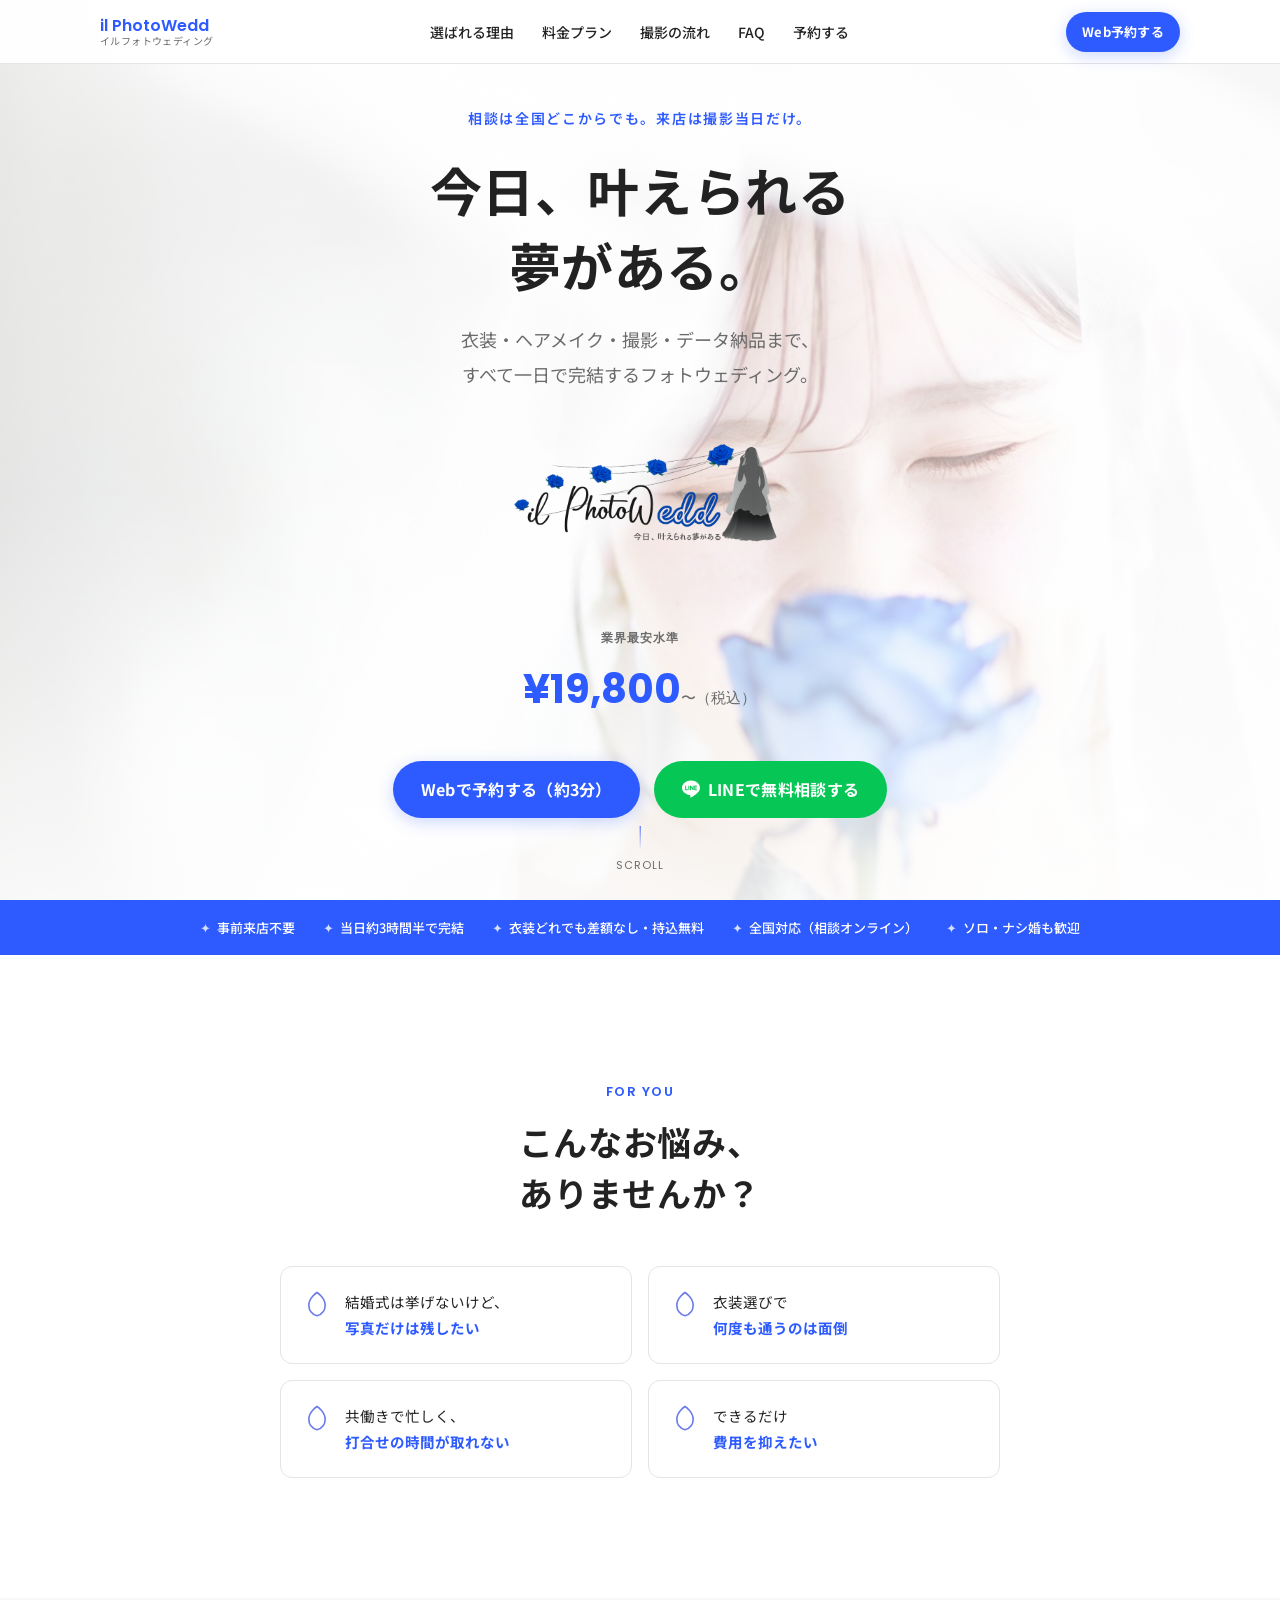
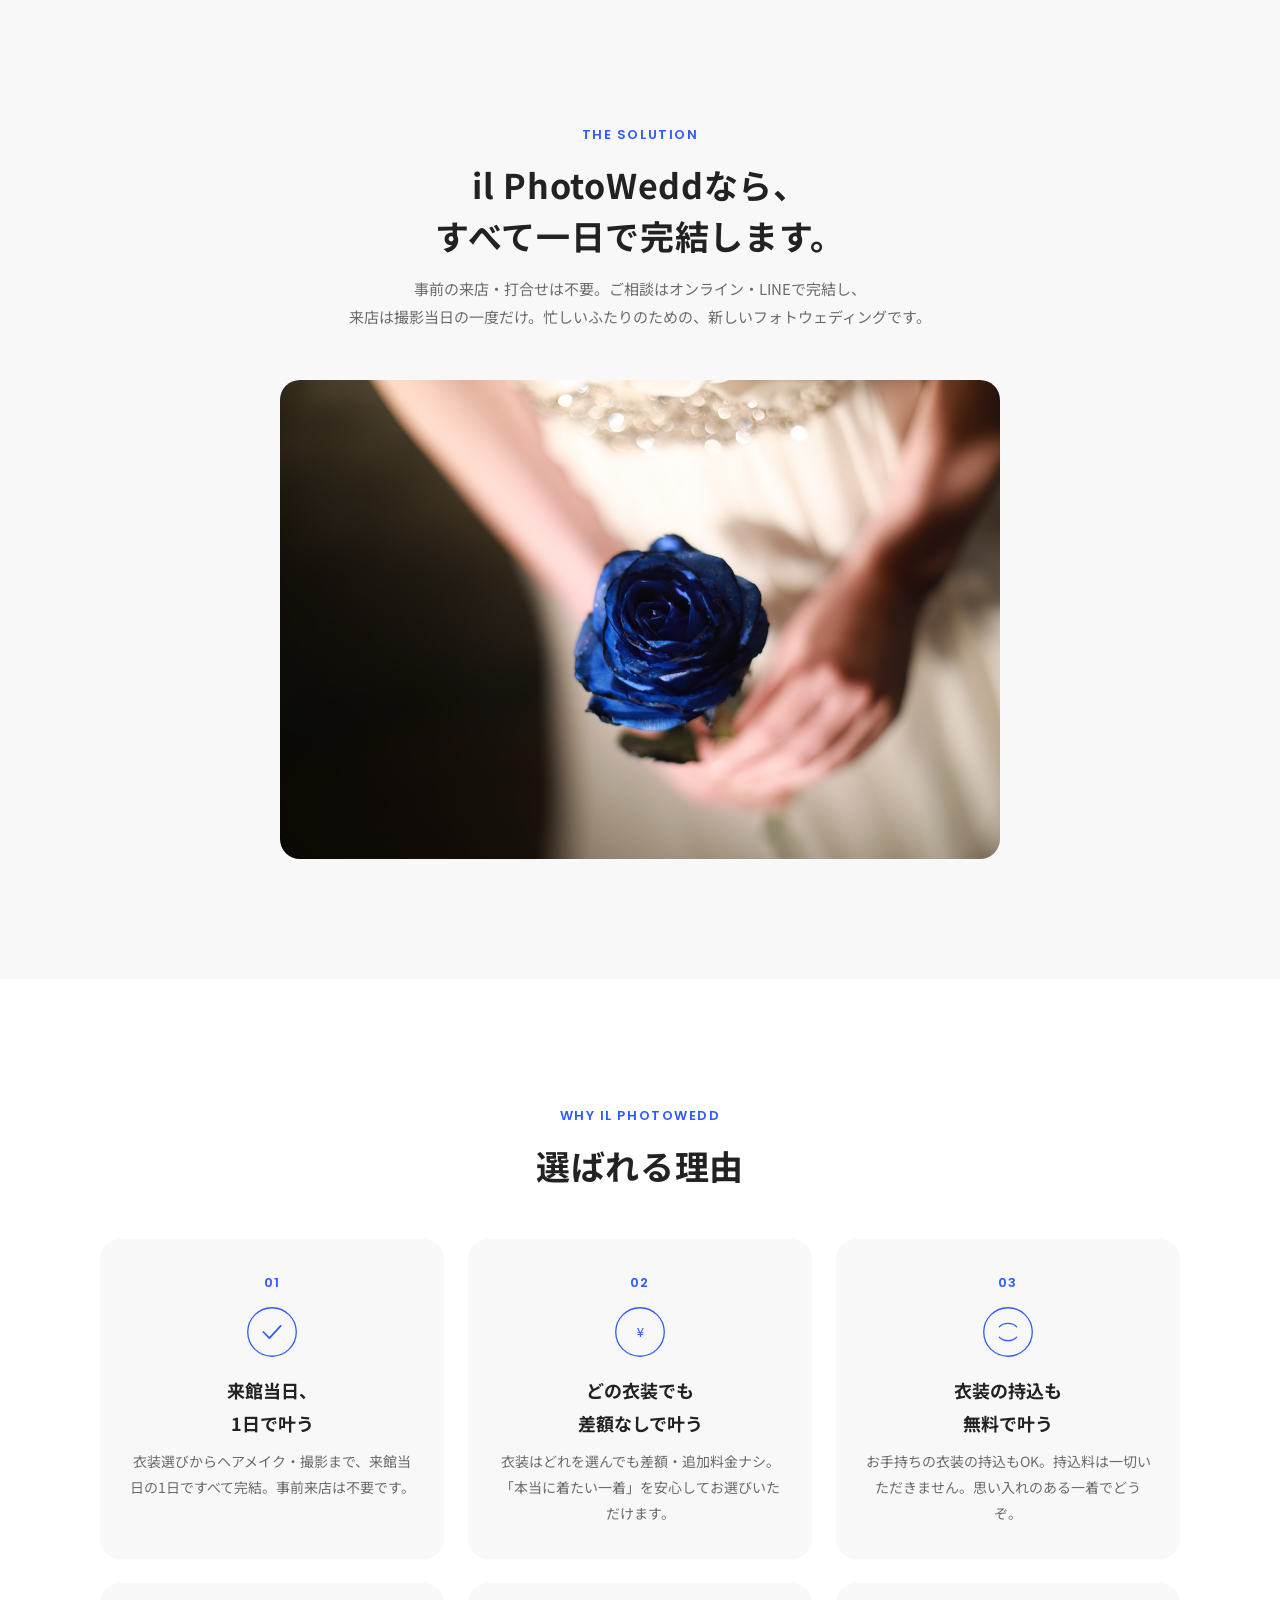
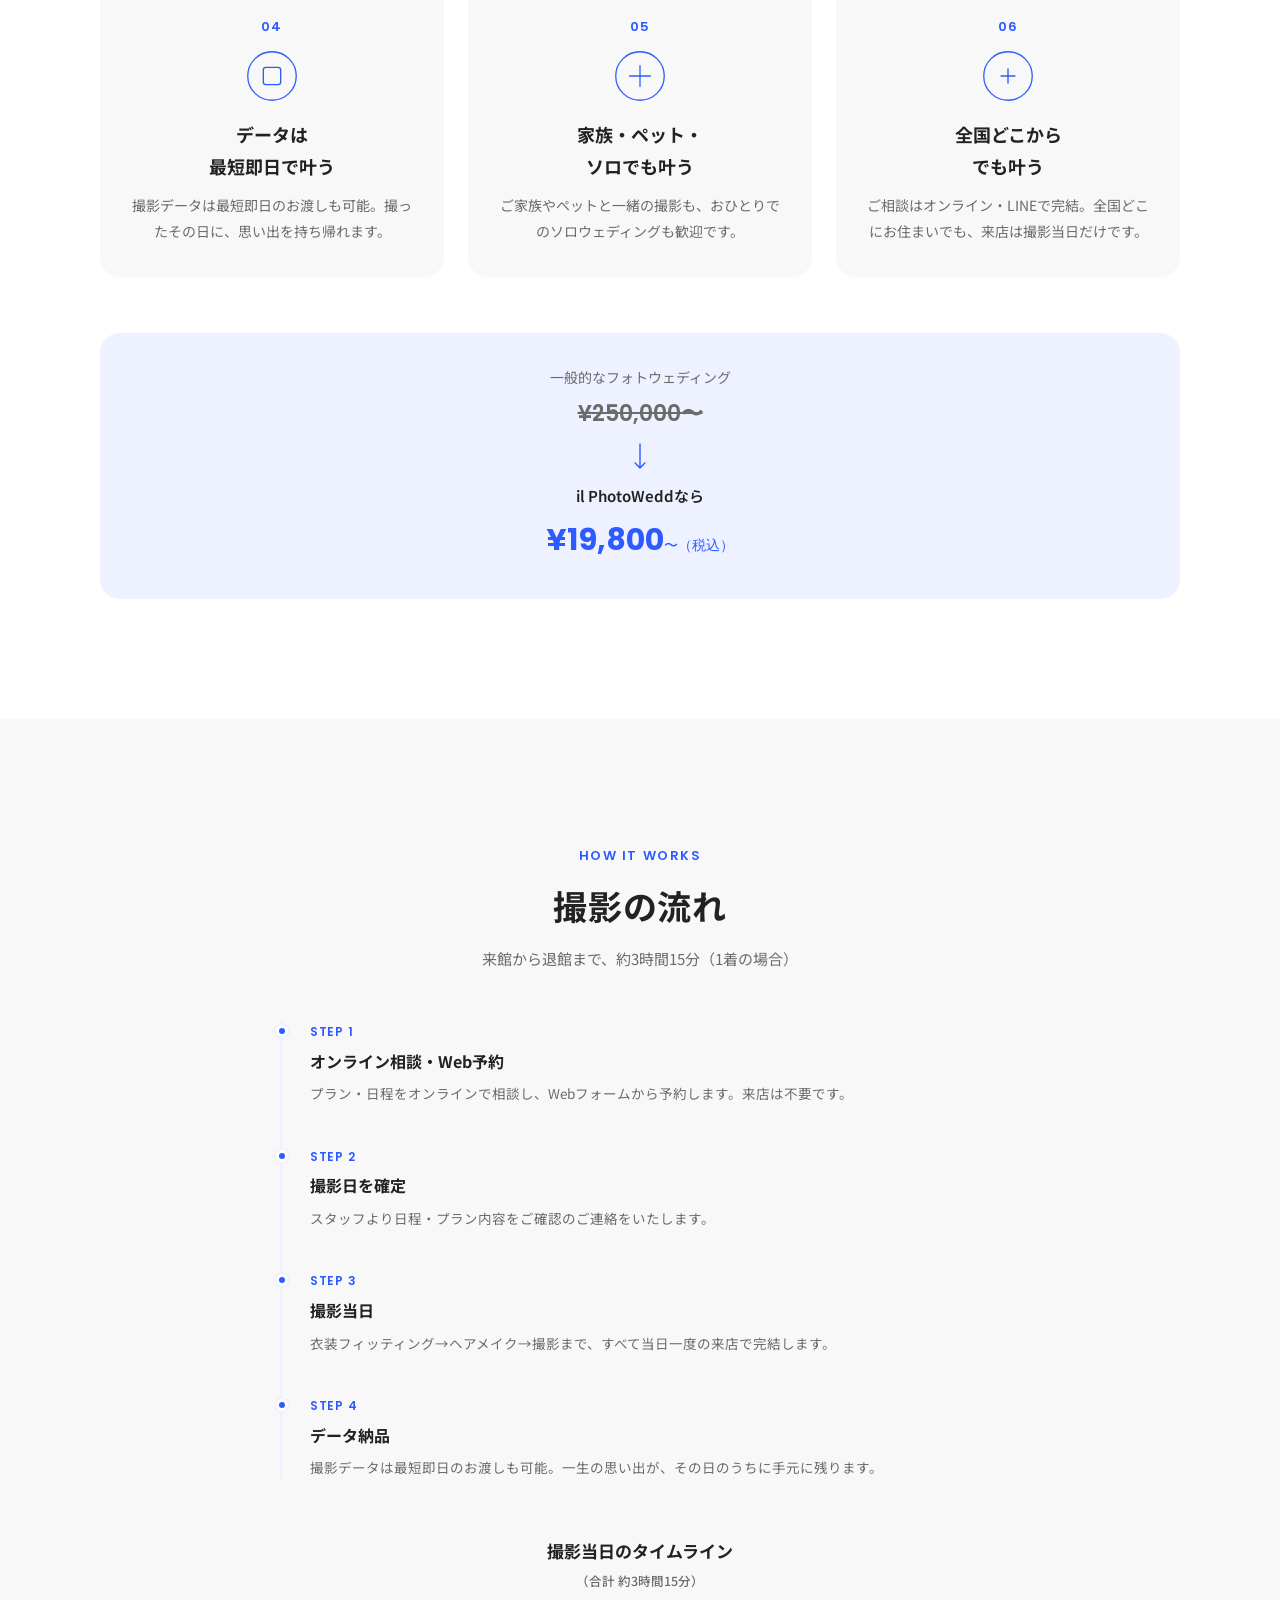
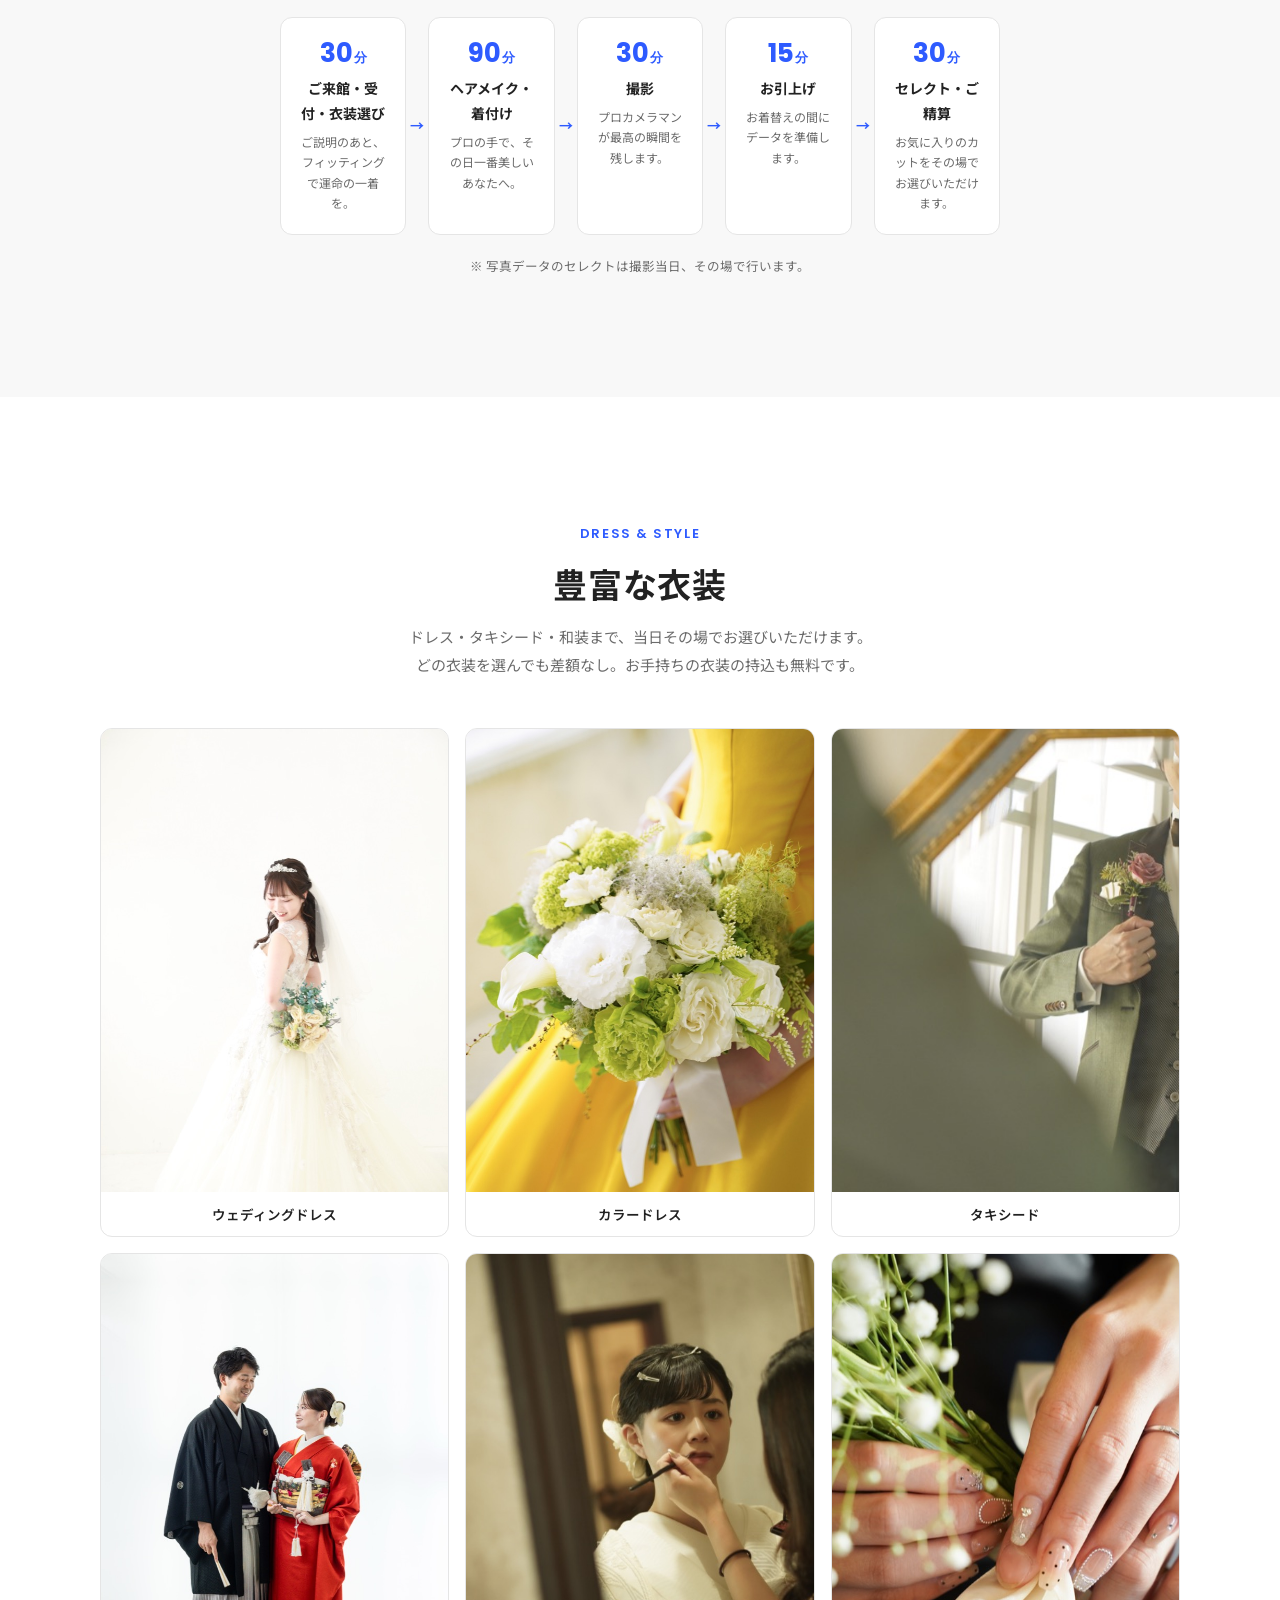
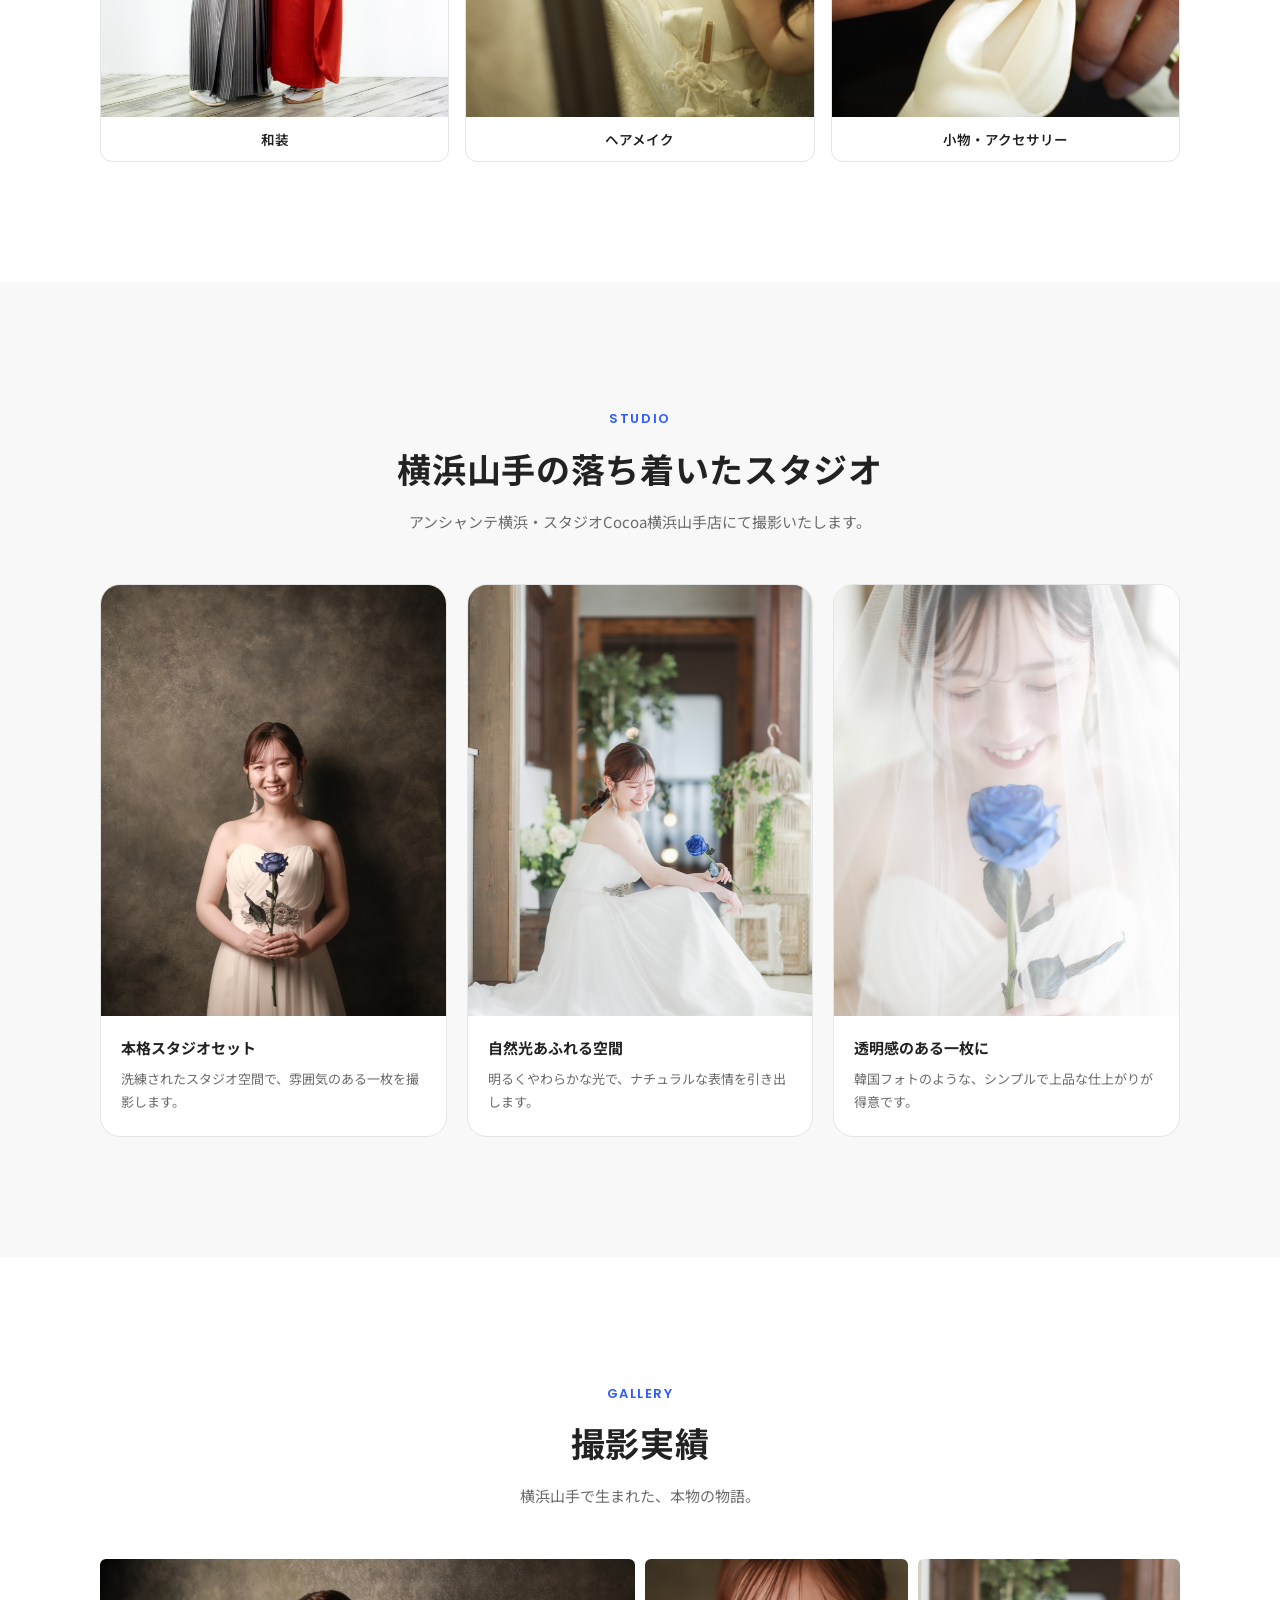
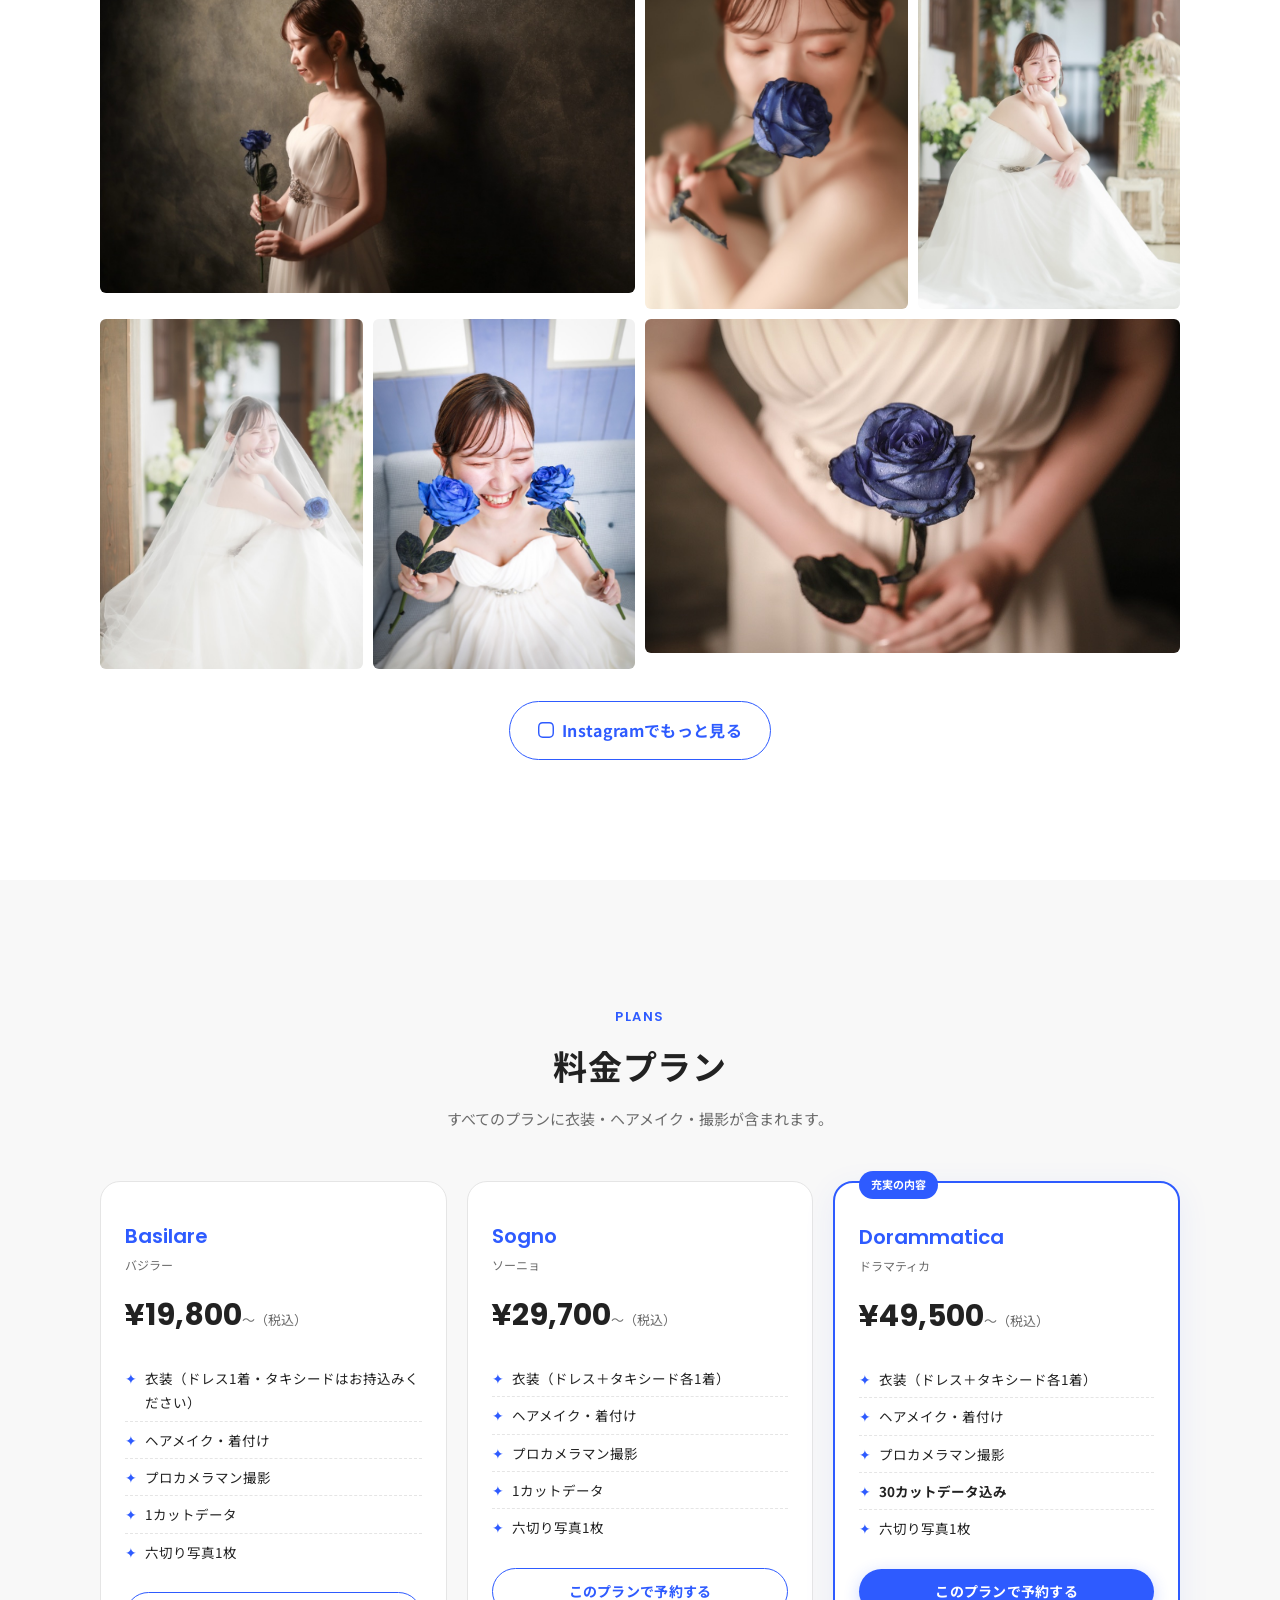
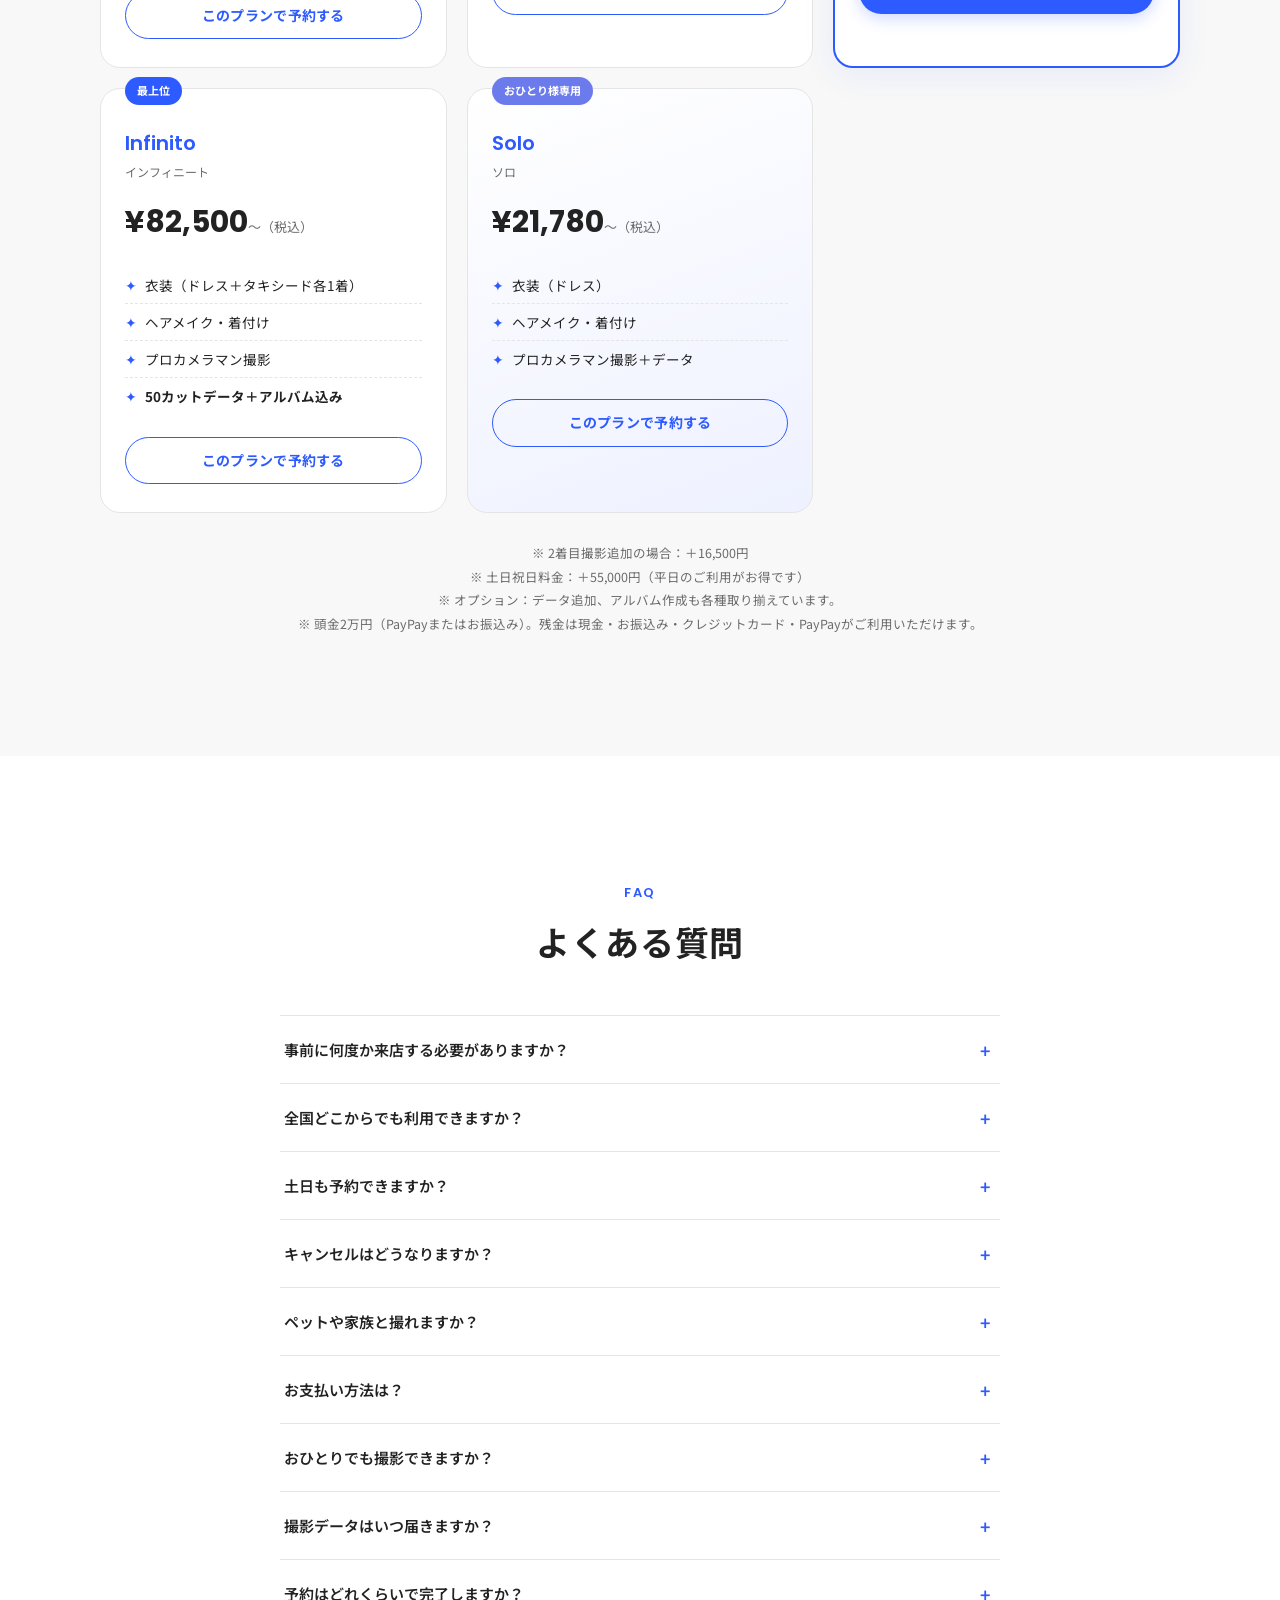
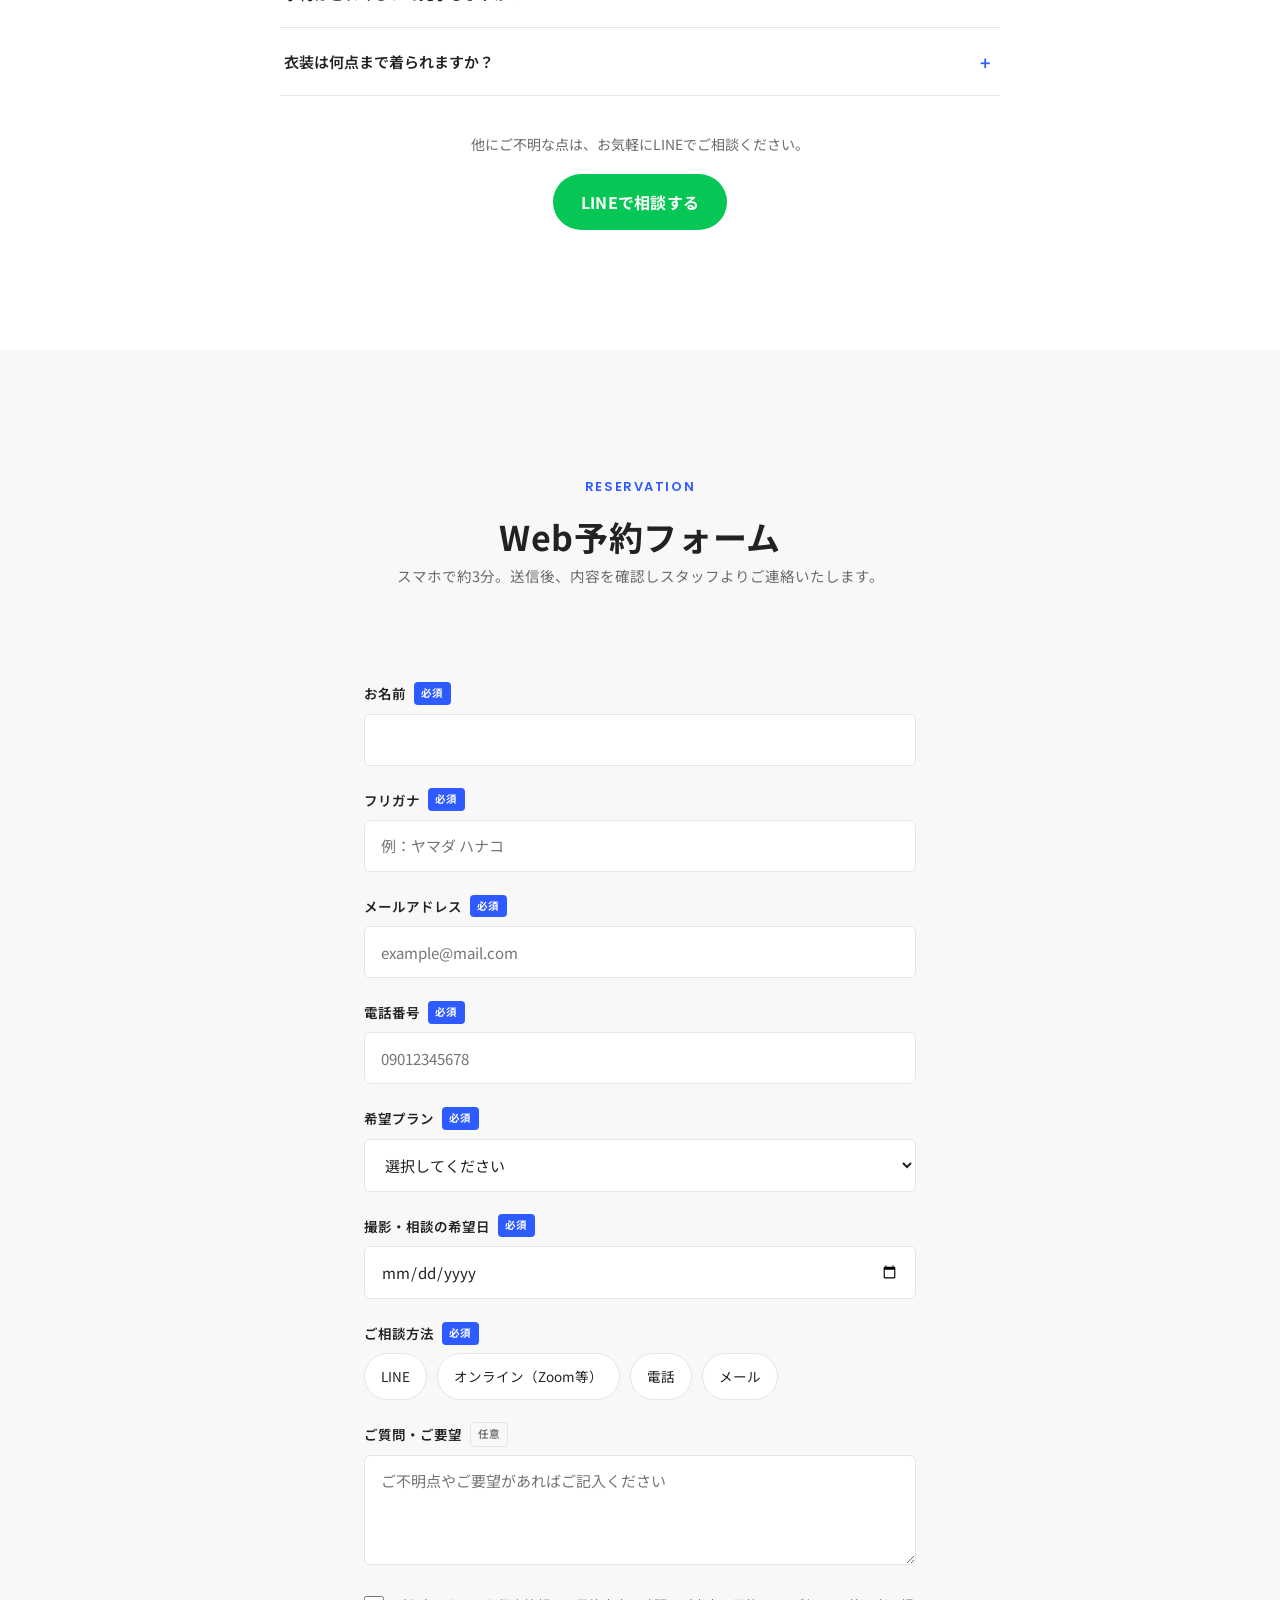
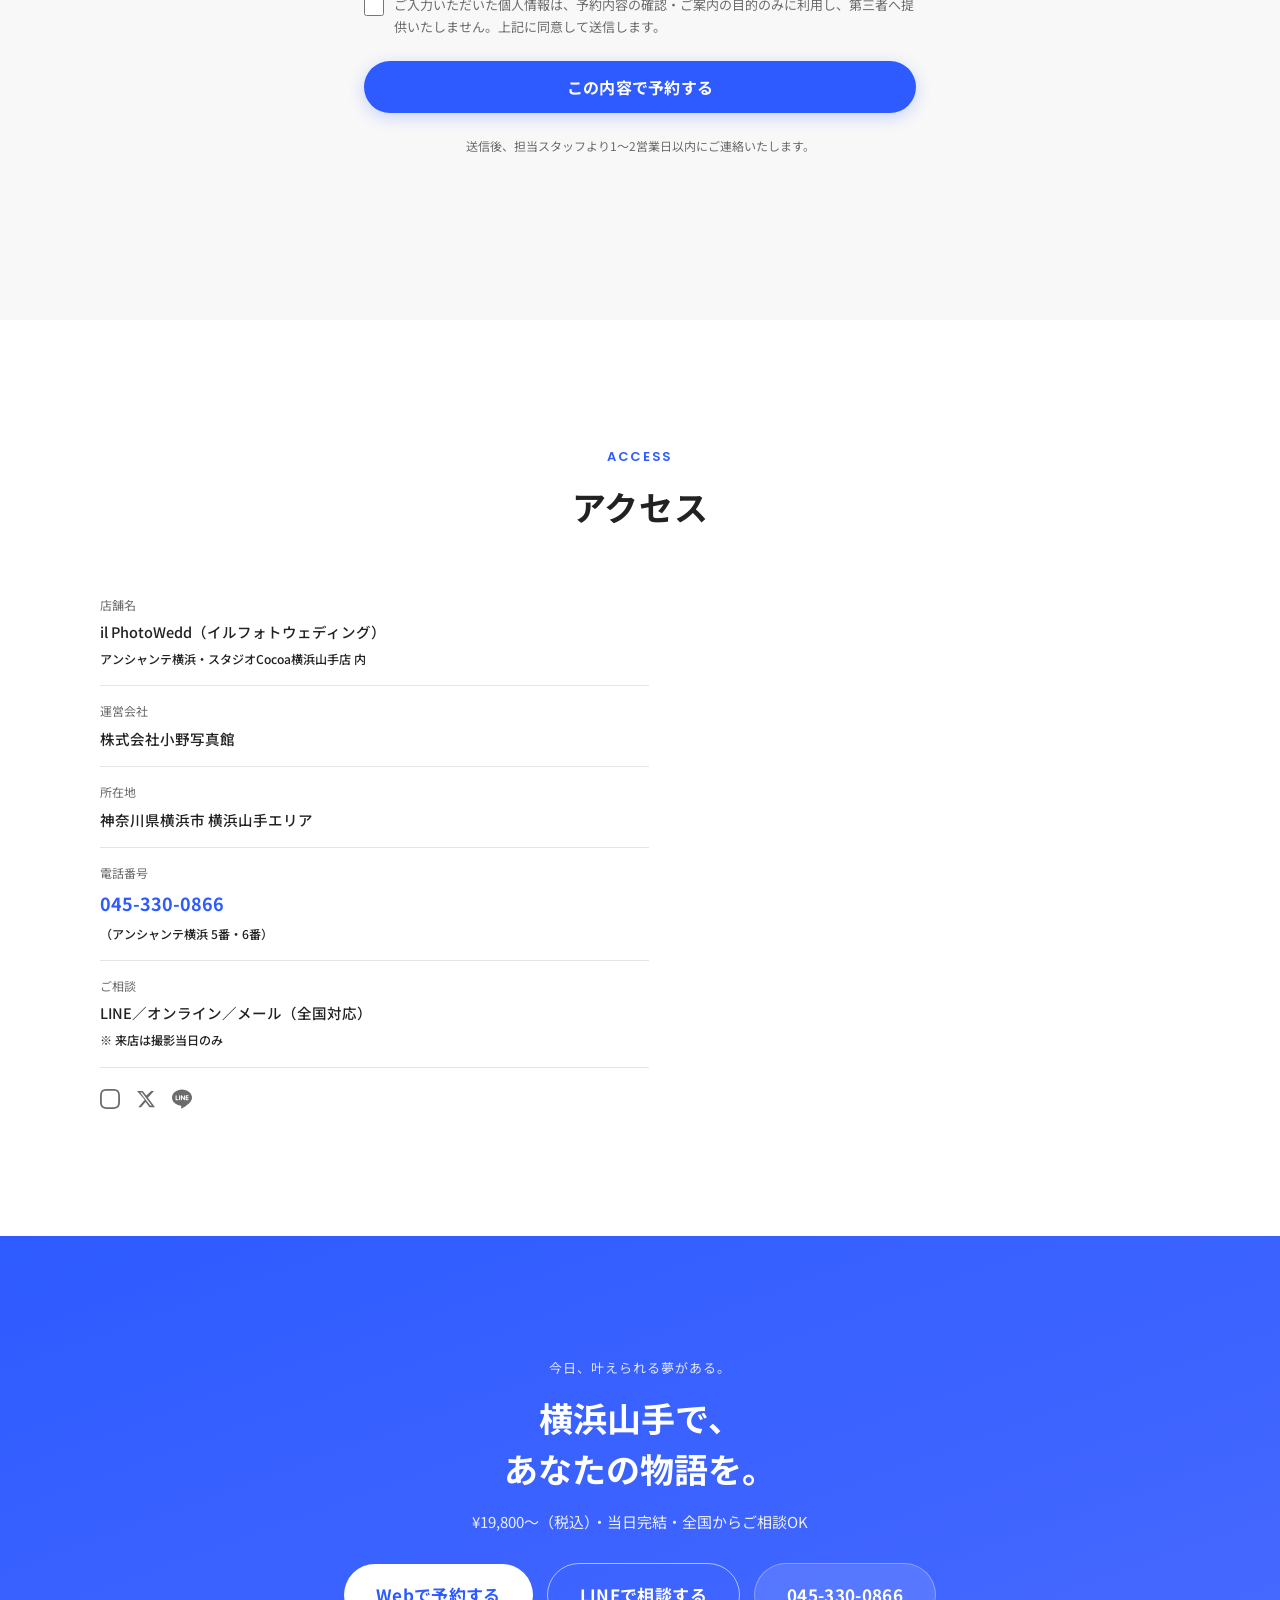
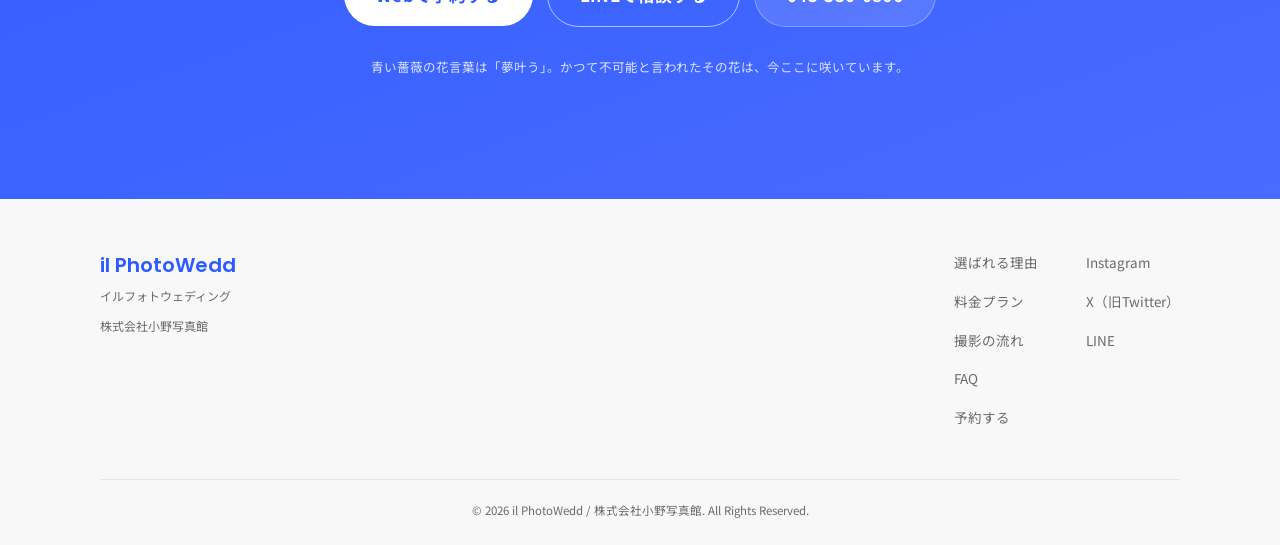
==== index.html @ bf0ea6ba "il PhotoWedd LP 初回公開 - 一日完結型フォトウェディングのランディングページ - 予約フォーム（GAS連携・スプレッドシート保存・Gmail通知・自動返信） - SEO対応（OGP・" ====
<!DOCTYPE html>
<html lang="ja">
<head>
<meta charset="UTF-8">
<meta name="viewport" content="width=device-width, initial-scale=1.0">
<title>横浜フォトウェディング19,800円〜｜来店は撮影当日だけ｜il PhotoWedd（イルフォトウェディング）</title>
<meta name="description" content="来店は撮影当日の一度だけ。衣装・ヘアメイク・撮影・データ納品まで一日で完結するフォトウェディング専門店「il PhotoWedd」。相談は全国どこからでもオンライン・LINEでOK。19,800円〜（税込）。予約はWebで3分。">
<meta name="keywords" content="フォトウェディング,前撮り,結婚写真,フォト婚,ウェディングフォト,横浜フォトウェディング,韓国フォト,ロケーションフォト,ウェディング前撮り">
<meta name="robots" content="index,follow">
<meta property="og:title" content="今日、叶えられる夢がある。｜il PhotoWedd">
<meta property="og:description" content="来店は撮影当日だけ。衣装・ヘアメイク・撮影・データ納品まで、ぜんぶ一日で完結するフォトウェディング。19,800円〜（税込）。">
<meta property="og:image" content="https://ilphotowedding.photo-official.net/images/hero/og-image.jpg">
<meta property="og:url" content="https://ilphotowedding.photo-official.net/">
<meta property="og:type" content="website">
<meta property="og:site_name" content="il PhotoWedd">
<meta property="og:locale" content="ja_JP">
<meta name="twitter:card" content="summary_large_image">
<meta name="twitter:title" content="今日、叶えられる夢がある。｜il PhotoWedd">
<meta name="twitter:description" content="来店は撮影当日だけ。衣装・ヘアメイク・撮影・データ納品まで、ぜんぶ一日で完結するフォトウェディング。">
<link rel="canonical" href="https://ilphotowedding.photo-official.net/">
<link rel="icon" href="data:image/svg+xml,%3Csvg xmlns='http://www.w3.org/2000/svg' viewBox='0 0 32 32'%3E%3Ccircle cx='16' cy='16' r='16' fill='%232E5BFF'/%3E%3Cpath d='M16 6c0 0 8 5 8 12 0 5-3.5 9-8 11-4.5-2-8-6-8-11 0-7 8-12 8-12z' fill='%23fff'/%3E%3C/svg%3E">

<!-- Google Fonts -->
<link rel="preconnect" href="https://fonts.googleapis.com">
<link rel="preconnect" href="https://fonts.gstatic.com" crossorigin>
<link href="https://fonts.googleapis.com/css2?family=Noto+Sans+JP:wght@300;400;500;700&family=Poppins:wght@400;500;600;700&display=swap" rel="stylesheet">

<link rel="stylesheet" href="css/style.css">

<!-- 構造化データ：LocalBusiness -->
<script type="application/ld+json">
{
  "@context": "https://schema.org",
  "@type": "LocalBusiness",
  "name": "il PhotoWedd（イルフォトウェディング）横浜山手店",
  "description": "来店は撮影当日のみ。衣装・ヘアメイク・撮影・データ納品が一日で完結するフォトウェディング専門店。相談は全国どこからでもオンライン対応。",
  "@id": "https://ilphotowedding.photo-official.net/",
  "url": "https://ilphotowedding.photo-official.net/",
  "telephone": "045-330-0866",
  "priceRange": "¥19,800〜",
  "image": "https://ilphotowedding.photo-official.net/images/hero/og-image.jpg",
  "address": {
    "@type": "PostalAddress",
    "addressLocality": "横浜市",
    "addressRegion": "神奈川県",
    "addressCountry": "JP"
  },
  "areaServed": "JP",
  "sameAs": [
    "https://www.instagram.com/ilphotowedd",
    "https://x.com/ilphotowedd"
  ]
}
</script>

<!-- 構造化データ：Breadcrumb -->
<script type="application/ld+json">
{
  "@context": "https://schema.org",
  "@type": "BreadcrumbList",
  "itemListElement": [
    { "@type": "ListItem", "position": 1, "name": "il PhotoWedd", "item": "https://ilphotowedding.photo-official.net/" }
  ]
}
</script>

<!-- 構造化データ：FAQPage -->
<script type="application/ld+json">
{
  "@context": "https://schema.org",
  "@type": "FAQPage",
  "mainEntity": [
    { "@type": "Question", "name": "事前に何度か来店する必要がありますか？", "acceptedAnswer": { "@type": "Answer", "text": "いいえ。撮影当日のご来館のみで完結します。打合せはオンライン・LINE・メールで対応可能です。遠方の方も全国からご利用いただけます。" } },
    { "@type": "Question", "name": "全国どこからでも利用できますか？", "acceptedAnswer": { "@type": "Answer", "text": "はい。事前のご相談・お打合せはオンラインで完結するため、全国どこにお住まいでもご利用いただけます。撮影当日のみ横浜山手の店舗にお越しください。" } },
    { "@type": "Question", "name": "土日も予約できますか？", "acceptedAnswer": { "@type": "Answer", "text": "はい、承っております。ただし土日祝日は＋55,000円の追加料金がかかります。平日のほうがお得にご利用いただけます。" } },
    { "@type": "Question", "name": "キャンセルはどうなりますか？", "acceptedAnswer": { "@type": "Answer", "text": "キャンセル料は次の通りです。お申込後から撮影2週間前まで：申込金2万円、2週間前から1週間前まで：最終見積金額の30％、1週間前から前日：最終見積金額の50％、当日：最終見積金額の100％。" } },
    { "@type": "Question", "name": "ペットや家族と撮れますか？", "acceptedAnswer": { "@type": "Answer", "text": "はい、対応可能です。ペット同伴や家族との撮影もお気軽にご相談ください。" } },
    { "@type": "Question", "name": "お支払い方法は？", "acceptedAnswer": { "@type": "Answer", "text": "頭金は2万円で、PayPayまたはお振込みにてお支払いいただきます。残金は現金・お振込み・クレジットカード・PayPayがご利用いただけます。" } },
    { "@type": "Question", "name": "おひとりでも撮影できますか？", "acceptedAnswer": { "@type": "Answer", "text": "もちろんです。おひとり様専用の「Soloプラン」をご用意しております。自分へのご褒美に、憧れのドレス姿を残してみませんか。" } },
    { "@type": "Question", "name": "撮影データはいつ届きますか？", "acceptedAnswer": { "@type": "Answer", "text": "最短で撮影当日（即日）のお渡しも可能です。詳細な納品スケジュールはご予約時にご確認ください。" } },
    { "@type": "Question", "name": "予約はどれくらいで完了しますか？", "acceptedAnswer": { "@type": "Answer", "text": "Webの予約フォームのご登録後、オンライン・LINEなどでお打ち合わせのうえ、ご予約完了となります。フォームのご入力自体はスマホで約3分です。" } },
    { "@type": "Question", "name": "衣装は何点まで着られますか？", "acceptedAnswer": { "@type": "Answer", "text": "プランによりドレス1着〜ドレス＋タキシード各1着が含まれます。2着目の撮影追加は＋16,500円で承ります。" } }
  ]
}
</script>

<!-- Google Analytics 4 -->
<script async src="https://www.googletagmanager.com/gtag/js?id=G-XXXXXXXXXX"></script>
<script>
  window.dataLayer = window.dataLayer || [];
  function gtag(){dataLayer.push(arguments);}
  gtag('js', new Date());
  gtag('config', 'G-XXXXXXXXXX');
</script>
</head>
<body>
<a href="#main" class="skip-link">本文へスキップ</a>

<!-- ===== HEADER ===== -->
<header class="c-header">
  <div class="c-header__inner">
    <a href="#hero" class="c-header__logo" aria-label="il PhotoWedd ホームへ">
      <span class="c-header__logo-en u-en">il PhotoWedd</span>
      <span class="c-header__logo-ja">イルフォトウェディング</span>
    </a>
    <nav class="c-header__nav" aria-label="メインナビゲーション">
      <ul>
        <li><a href="#features">選ばれる理由</a></li>
        <li><a href="#plans">料金プラン</a></li>
        <li><a href="#flow">撮影の流れ</a></li>
        <li><a href="#faq">FAQ</a></li>
        <li><a href="#reserve">予約する</a></li>
      </ul>
    </nav>
    <a href="#reserve" class="c-btn c-btn--primary c-header__cta" data-gtag="cta_click:header-reserve">
      Web予約する
    </a>
  </div>
</header>

<main id="main">

  <!-- ===== 01 HERO ===== -->
  <section class="c-hero" id="hero" aria-label="ヒーローセクション">
    <div class="c-hero__bg" aria-hidden="true">
      <img src="images/hero/hero.jpg" alt="" width="1200" height="1800" fetchpriority="high">
    </div>
    <div class="c-hero__content">
      <p class="c-hero__tagline js-fade">相談は全国どこからでも。来店は撮影当日だけ。</p>
      <h1 class="c-hero__title js-fade js-fade--delay1">今日、叶えられる<br>夢がある。</h1>
      <p class="c-hero__sub js-fade js-fade--delay2">衣装・ヘアメイク・撮影・データ納品まで、<br>すべて一日で完結するフォトウェディング。</p>
      <p class="c-hero__logo js-fade js-fade--delay2">
        <img src="images/logo/brand-logo.png" alt="il PhotoWedd イルフォトウェディング — 今日、叶えられる夢がある" width="800" height="533">
      </p>
      <div class="c-hero__price js-fade js-fade--delay3">
        <span class="c-hero__price-label u-en">業界最安水準</span>
        <span class="c-hero__price-value u-en">¥19,800<small>〜（税込）</small></span>
      </div>
      <div class="c-hero__cta js-fade js-fade--delay4">
        <a href="#reserve" class="c-btn c-btn--primary" data-gtag="cta_click:hero-reserve">
          Webで予約する（約3分）
        </a>
        <a href="https://lin.ee/gZPUh9s" class="c-btn c-btn--line" target="_blank" rel="noopener" data-gtag="line_click:hero-line">
          <svg width="18" height="18" viewBox="0 0 24 24" fill="currentColor" aria-hidden="true"><path d="M19.365 9.863c.349 0 .63.285.63.631 0 .345-.281.63-.63.63H17.61v1.125h1.755c.349 0 .63.283.63.63 0 .344-.281.629-.63.629h-2.386c-.345 0-.627-.285-.627-.629V8.108c0-.345.282-.63.627-.63h2.386c.349 0 .63.285.63.63 0 .349-.281.63-.63.63H17.61v1.125h1.755zm-3.855 3.016c0 .27-.174.51-.432.596-.064.021-.133.031-.199.031-.211 0-.391-.09-.51-.25l-2.443-3.317v2.94c0 .344-.279.629-.631.629-.346 0-.626-.285-.626-.629V8.108c0-.27.173-.51.43-.595.06-.023.136-.033.194-.033.195 0 .375.104.495.254l2.462 3.33V8.108c0-.345.282-.63.63-.63.345 0 .63.285.63.63v4.771zm-5.741 0c0 .344-.282.629-.631.629-.345 0-.627-.285-.627-.629V8.108c0-.345.282-.63.627-.63.349 0 .631.285.631.63v4.771zm-2.466.629H4.917c-.345 0-.63-.285-.63-.629V8.108c0-.345.285-.63.63-.63.348 0 .63.285.63.63v4.141h1.756c.348 0 .629.283.629.63 0 .344-.281.629-.629.629M24 10.314C24 4.943 18.615.572 12 .572S0 4.943 0 10.314c0 4.811 4.27 8.842 10.035 9.608.391.082.923.258 1.058.59.12.301.079.766.038 1.08l-.164 1.02c-.045.301-.24 1.186 1.049.645 1.291-.539 6.916-4.078 9.436-6.975C23.176 14.393 24 12.458 24 10.314"/></svg>
          LINEで無料相談する
        </a>
      </div>
    </div>
    <div class="c-hero__scroll" aria-hidden="true"><span></span><p class="u-en">SCROLL</p></div>
  </section>

  <!-- ===== 安心バナー ===== -->
  <div class="c-trust">
    <div class="l-container">
      <ul class="c-trust__list">
        <li><span class="c-trust__icon">✦</span>事前来店不要</li>
        <li><span class="c-trust__icon">✦</span>当日約3時間半で完結</li>
        <li><span class="c-trust__icon">✦</span>衣装どれでも差額なし・持込無料</li>
        <li><span class="c-trust__icon">✦</span>全国対応（相談オンライン）</li>
        <li><span class="c-trust__icon">✦</span>ソロ・ナシ婚も歓迎</li>
      </ul>
    </div>
  </div>

  <!-- ===== 02 共感 ===== -->
  <section class="l-section" id="empathy" aria-labelledby="empathy-title">
    <div class="l-container l-container--narrow">
      <div class="c-section-header js-fade">
        <p class="c-section-header__label u-en">FOR YOU</p>
        <h2 class="c-section-header__title" id="empathy-title">こんなお悩み、<br>ありませんか？</h2>
      </div>
      <div class="c-persona__grid">
        <div class="c-persona-card js-fade">
          <svg class="c-persona-card__icon" viewBox="0 0 24 24" fill="none" aria-hidden="true"><path d="M12 3c0 0 7 4.5 7 11 0 5-3.5 8-7 9-3.5-1-7-4-7-9 0-6.5 7-11 7-11z" stroke="currentColor" stroke-width="1.4"/></svg>
          <p>結婚式は挙げないけど、<br><strong>写真だけは残したい</strong></p>
        </div>
        <div class="c-persona-card js-fade js-fade--delay1">
          <svg class="c-persona-card__icon" viewBox="0 0 24 24" fill="none" aria-hidden="true"><path d="M12 3c0 0 7 4.5 7 11 0 5-3.5 8-7 9-3.5-1-7-4-7-9 0-6.5 7-11 7-11z" stroke="currentColor" stroke-width="1.4"/></svg>
          <p>衣装選びで<br><strong>何度も通うのは面倒</strong></p>
        </div>
        <div class="c-persona-card js-fade js-fade--delay2">
          <svg class="c-persona-card__icon" viewBox="0 0 24 24" fill="none" aria-hidden="true"><path d="M12 3c0 0 7 4.5 7 11 0 5-3.5 8-7 9-3.5-1-7-4-7-9 0-6.5 7-11 7-11z" stroke="currentColor" stroke-width="1.4"/></svg>
          <p>共働きで忙しく、<br><strong>打合せの時間が取れない</strong></p>
        </div>
        <div class="c-persona-card js-fade js-fade--delay3">
          <svg class="c-persona-card__icon" viewBox="0 0 24 24" fill="none" aria-hidden="true"><path d="M12 3c0 0 7 4.5 7 11 0 5-3.5 8-7 9-3.5-1-7-4-7-9 0-6.5 7-11 7-11z" stroke="currentColor" stroke-width="1.4"/></svg>
          <p>できるだけ<br><strong>費用を抑えたい</strong></p>
        </div>
      </div>
    </div>
  </section>

  <!-- ===== 03 解決 ===== -->
  <section class="l-section l-section--sub" id="solution" aria-labelledby="solution-title">
    <div class="l-container l-container--narrow">
      <div class="c-section-header js-fade">
        <p class="c-section-header__label u-en">THE SOLUTION</p>
        <h2 class="c-section-header__title" id="solution-title">il PhotoWeddなら、<br>すべて一日で完結します。</h2>
        <p class="c-section-header__desc">事前の来店・打合せは不要。ご相談はオンライン・LINEで完結し、<br class="u-en">来店は撮影当日の一度だけ。忙しいふたりのための、新しいフォトウェディングです。</p>
      </div>
      <figure class="c-solution__img js-fade">
        <img src="images/studio/rose-closeup.jpg" alt="花嫁が手に持つ一輪のブルーローズ。花言葉は「夢叶う」" width="1400" height="933" loading="lazy">
      </figure>
    </div>
  </section>

  <!-- ===== 04 選ばれる理由 ===== -->
  <section class="l-section" id="features" aria-labelledby="features-title">
    <div class="l-container">
      <div class="c-section-header js-fade">
        <p class="c-section-header__label u-en">WHY IL PHOTOWEDD</p>
        <h2 class="c-section-header__title" id="features-title">選ばれる理由</h2>
      </div>
      <div class="c-features__grid">
        <div class="c-feature-card js-fade">
          <p class="c-feature-card__number u-en">01</p>
          <div class="c-feature-card__icon"><svg viewBox="0 0 60 60" fill="none"><circle cx="30" cy="30" r="28" stroke="currentColor" stroke-width="1.5"/><path d="M20 30l7 7 13-14" stroke="currentColor" stroke-width="2" stroke-linecap="round" stroke-linejoin="round"/></svg></div>
          <h3 class="c-feature-card__title">来館当日、<br>1日で叶う</h3>
          <p class="c-feature-card__text">衣装選びからヘアメイク・撮影まで、来館当日の1日ですべて完結。事前来店は不要です。</p>
        </div>
        <div class="c-feature-card js-fade js-fade--delay1">
          <p class="c-feature-card__number u-en">02</p>
          <div class="c-feature-card__icon"><svg viewBox="0 0 60 60" fill="none"><circle cx="30" cy="30" r="28" stroke="currentColor" stroke-width="1.5"/><text x="30" y="36" text-anchor="middle" fill="currentColor" font-size="14" font-family="Poppins">¥</text></svg></div>
          <h3 class="c-feature-card__title">どの衣装でも<br>差額なしで叶う</h3>
          <p class="c-feature-card__text">衣装はどれを選んでも差額・追加料金ナシ。「本当に着たい一着」を安心してお選びいただけます。</p>
        </div>
        <div class="c-feature-card js-fade js-fade--delay2">
          <p class="c-feature-card__number u-en">03</p>
          <div class="c-feature-card__icon"><svg viewBox="0 0 60 60" fill="none"><circle cx="30" cy="30" r="28" stroke="currentColor" stroke-width="1.5"/><path d="M20 24c0 0 4-4 10-4s10 4 10 4M20 36c0 0 4 4 10 4s10-4 10-4" stroke="currentColor" stroke-width="1.4" stroke-linecap="round"/></svg></div>
          <h3 class="c-feature-card__title">衣装の持込も<br>無料で叶う</h3>
          <p class="c-feature-card__text">お手持ちの衣装の持込もOK。持込料は一切いただきません。思い入れのある一着でどうぞ。</p>
        </div>
        <div class="c-feature-card js-fade">
          <p class="c-feature-card__number u-en">04</p>
          <div class="c-feature-card__icon"><svg viewBox="0 0 60 60" fill="none"><circle cx="30" cy="30" r="28" stroke="currentColor" stroke-width="1.5"/><rect x="20" y="20" width="20" height="20" rx="3" stroke="currentColor" stroke-width="1.5"/></svg></div>
          <h3 class="c-feature-card__title">データは<br>最短即日で叶う</h3>
          <p class="c-feature-card__text">撮影データは最短即日のお渡しも可能。撮ったその日に、思い出を持ち帰れます。</p>
        </div>
        <div class="c-feature-card js-fade js-fade--delay1">
          <p class="c-feature-card__number u-en">05</p>
          <div class="c-feature-card__icon"><svg viewBox="0 0 60 60" fill="none"><circle cx="30" cy="30" r="28" stroke="currentColor" stroke-width="1.5"/><path d="M30 18 L30 42 M18 30 L42 30" stroke="currentColor" stroke-width="1.5" stroke-linecap="round"/></svg></div>
          <h3 class="c-feature-card__title">家族・ペット・<br>ソロでも叶う</h3>
          <p class="c-feature-card__text">ご家族やペットと一緒の撮影も、おひとりでのソロウェディングも歓迎です。</p>
        </div>
        <div class="c-feature-card js-fade js-fade--delay2">
          <p class="c-feature-card__number u-en">06</p>
          <div class="c-feature-card__icon"><svg viewBox="0 0 60 60" fill="none"><circle cx="30" cy="30" r="28" stroke="currentColor" stroke-width="1.5"/><path d="M22 30h16M30 22v16" stroke="currentColor" stroke-width="1.6" stroke-linecap="round"/></svg></div>
          <h3 class="c-feature-card__title">全国どこから<br>でも叶う</h3>
          <p class="c-feature-card__text">ご相談はオンライン・LINEで完結。全国どこにお住まいでも、来店は撮影当日だけです。</p>
        </div>
      </div>

      <div class="c-anchor js-fade">
        <div class="c-anchor__inner">
          <p class="c-anchor__before">一般的なフォトウェディング<span class="u-en">¥250,000〜</span></p>
          <svg class="c-anchor__arrow" viewBox="0 0 40 24" fill="none" aria-hidden="true"><path d="M0 12 H35 M28 5 L35 12 L28 19" stroke="currentColor" stroke-width="2" stroke-linecap="round" stroke-linejoin="round"/></svg>
          <p class="c-anchor__after">il PhotoWeddなら<span class="u-en">¥19,800<small>〜（税込）</small></span></p>
        </div>
      </div>
    </div>
  </section>

  <!-- ===== 05 撮影の流れ ===== -->
  <section class="l-section l-section--sub" id="flow" aria-labelledby="flow-title">
    <div class="l-container l-container--narrow">
      <div class="c-section-header js-fade">
        <p class="c-section-header__label u-en">HOW IT WORKS</p>
        <h2 class="c-section-header__title" id="flow-title">撮影の流れ</h2>
        <p class="c-section-header__desc">来館から退館まで、約3時間15分（1着の場合）</p>
      </div>
      <div class="c-flow__timeline">
        <div class="c-flow-step js-fade">
          <span class="c-flow-step__dot" aria-hidden="true"></span>
          <p class="c-flow-step__time u-en">STEP 1</p>
          <h3 class="c-flow-step__title">オンライン相談・Web予約</h3>
          <p class="c-flow-step__text">プラン・日程をオンラインで相談し、Webフォームから予約します。来店は不要です。</p>
        </div>
        <div class="c-flow-step js-fade js-fade--delay1">
          <span class="c-flow-step__dot" aria-hidden="true"></span>
          <p class="c-flow-step__time u-en">STEP 2</p>
          <h3 class="c-flow-step__title">撮影日を確定</h3>
          <p class="c-flow-step__text">スタッフより日程・プラン内容をご確認のご連絡をいたします。</p>
        </div>
        <div class="c-flow-step js-fade js-fade--delay2">
          <span class="c-flow-step__dot" aria-hidden="true"></span>
          <p class="c-flow-step__time u-en">STEP 3</p>
          <h3 class="c-flow-step__title">撮影当日</h3>
          <p class="c-flow-step__text">衣装フィッティング→ヘアメイク→撮影まで、すべて当日一度の来店で完結します。</p>
        </div>
        <div class="c-flow-step js-fade js-fade--delay3">
          <span class="c-flow-step__dot" aria-hidden="true"></span>
          <p class="c-flow-step__time u-en">STEP 4</p>
          <h3 class="c-flow-step__title">データ納品</h3>
          <p class="c-flow-step__text">撮影データは最短即日のお渡しも可能。一生の思い出が、その日のうちに手元に残ります。</p>
        </div>
      </div>

      <!-- 撮影当日のタイムライン -->
      <div class="c-day-flow js-fade">
        <h3 class="c-day-flow__title">撮影当日のタイムライン<span>（合計 約3時間15分）</span></h3>
        <ol class="c-day-flow__list">
          <li class="c-day-flow__item">
            <span class="c-day-flow__dur u-en">30<small>分</small></span>
            <p class="c-day-flow__label">ご来館・受付・衣装選び</p>
            <p class="c-day-flow__text">ご説明のあと、フィッティングで運命の一着を。</p>
          </li>
          <li class="c-day-flow__item">
            <span class="c-day-flow__dur u-en">90<small>分</small></span>
            <p class="c-day-flow__label">ヘアメイク・着付け</p>
            <p class="c-day-flow__text">プロの手で、その日一番美しいあなたへ。</p>
          </li>
          <li class="c-day-flow__item">
            <span class="c-day-flow__dur u-en">30<small>分</small></span>
            <p class="c-day-flow__label">撮影</p>
            <p class="c-day-flow__text">プロカメラマンが最高の瞬間を残します。</p>
          </li>
          <li class="c-day-flow__item">
            <span class="c-day-flow__dur u-en">15<small>分</small></span>
            <p class="c-day-flow__label">お引上げ</p>
            <p class="c-day-flow__text">お着替えの間にデータを準備します。</p>
          </li>
          <li class="c-day-flow__item">
            <span class="c-day-flow__dur u-en">30<small>分</small></span>
            <p class="c-day-flow__label">セレクト・ご精算</p>
            <p class="c-day-flow__text">お気に入りのカットをその場でお選びいただけます。</p>
          </li>
        </ol>
        <p class="c-day-flow__note">※ 写真データのセレクトは撮影当日、その場で行います。</p>
      </div>
    </div>
  </section>

  <!-- ===== 06 衣装 ===== -->
  <section class="l-section" id="dress" aria-labelledby="dress-title">
    <div class="l-container">
      <div class="c-section-header js-fade">
        <p class="c-section-header__label u-en">DRESS &amp; STYLE</p>
        <h2 class="c-section-header__title" id="dress-title">豊富な衣装</h2>
        <p class="c-section-header__desc">ドレス・タキシード・和装まで、当日その場でお選びいただけます。<br>どの衣装を選んでも差額なし。お手持ちの衣装の持込も無料です。</p>
      </div>
      <div class="c-dress__grid js-fade">
        <div class="c-dress-item">
          <img src="images/dress/dress06.jpg" alt="ティアラとベールを着けた白いウェディングドレス姿の花嫁" width="667" height="1000" loading="lazy">
          <p class="c-dress-item__label">ウェディングドレス</p>
        </div>
        <div class="c-dress-item">
          <img src="images/dress/dress05.jpg" alt="鮮やかなイエローのカラードレスとグリーンのブーケ" width="667" height="1000" loading="lazy">
          <p class="c-dress-item__label">カラードレス</p>
        </div>
        <div class="c-dress-item">
          <img src="images/dress/dress03.jpg" alt="ブートニアを着けたグリーンのタキシード姿の新郎" width="1000" height="563" loading="lazy">
          <p class="c-dress-item__label">タキシード</p>
        </div>
        <div class="c-dress-item">
          <img src="images/dress/dress01.jpg" alt="紋付袴の新郎と赤い色打掛の新婦の和装カップル" width="667" height="1000" loading="lazy">
          <p class="c-dress-item__label">和装</p>
        </div>
        <div class="c-dress-item">
          <img src="images/dress/dress02.jpg" alt="白無垢姿でプロのヘアメイクを受ける花嫁" width="1000" height="667" loading="lazy">
          <p class="c-dress-item__label">ヘアメイク</p>
        </div>
        <div class="c-dress-item">
          <img src="images/dress/dress04.jpg" alt="結婚指輪を着けたふたりの手元とかすみ草のブーケ" width="1000" height="667" loading="lazy">
          <p class="c-dress-item__label">小物・アクセサリー</p>
        </div>
      </div>
    </div>
  </section>

  <!-- ===== 07 スタジオ（ロケーション） ===== -->
  <section class="l-section l-section--sub" id="studio" aria-labelledby="studio-title">
    <div class="l-container">
      <div class="c-section-header js-fade">
        <p class="c-section-header__label u-en">STUDIO</p>
        <h2 class="c-section-header__title" id="studio-title">横浜山手の落ち着いたスタジオ</h2>
        <p class="c-section-header__desc">アンシャンテ横浜・スタジオCocoa横浜山手店にて撮影いたします。</p>
      </div>
      <div class="c-studio js-fade">
        <div class="c-studio-item">
          <img src="images/studio/studio01.jpg" alt="クラシカルな暗背景のスタジオセットで撮影された、ブルーローズを持つ花嫁" width="667" height="1000" loading="lazy">
          <div class="c-studio-item__body">
            <p class="c-studio-item__title">本格スタジオセット</p>
            <p class="c-studio-item__text">洗練されたスタジオ空間で、雰囲気のある一枚を撮影します。</p>
          </div>
        </div>
        <div class="c-studio-item">
          <img src="images/studio/studio02.jpg" alt="自然光が差し込むアンティーク調の空間で微笑む花嫁" width="667" height="1000" loading="lazy">
          <div class="c-studio-item__body">
            <p class="c-studio-item__title">自然光あふれる空間</p>
            <p class="c-studio-item__text">明るくやわらかな光で、ナチュラルな表情を引き出します。</p>
          </div>
        </div>
        <div class="c-studio-item">
          <img src="images/studio/studio03.jpg" alt="ベール越しにブルーローズを見つめる花嫁のクローズアップ" width="667" height="1000" loading="lazy">
          <div class="c-studio-item__body">
            <p class="c-studio-item__title">透明感のある一枚に</p>
            <p class="c-studio-item__text">韓国フォトのような、シンプルで上品な仕上がりが得意です。</p>
          </div>
        </div>
      </div>
    </div>
  </section>

  <!-- ===== 08 ギャラリー ===== -->
  <section class="l-section" id="gallery" aria-labelledby="gallery-title">
    <div class="l-container">
      <div class="c-section-header js-fade">
        <p class="c-section-header__label u-en">GALLERY</p>
        <h2 class="c-section-header__title" id="gallery-title">撮影実績</h2>
        <p class="c-section-header__desc">横浜山手で生まれた、本物の物語。</p>
      </div>
      <div class="c-gallery__grid js-fade">
        <div class="c-gallery-item c-gallery-item--wide">
          <img src="images/gallery/gallery-wide.jpg" alt="クラシカルなスタジオ背景の前で、ブルーローズを見つめる白いドレス姿の花嫁" width="1200" height="800" loading="lazy">
        </div>
        <div class="c-gallery-item">
          <img src="images/gallery/gallery02.jpg" alt="ブルーローズを顔の前にかざす花嫁のクローズアップ" width="667" height="1000" loading="lazy">
        </div>
        <div class="c-gallery-item">
          <img src="images/gallery/gallery03.jpg" alt="アンティーク調のスタジオで頬杖をついて微笑む花嫁" width="667" height="1000" loading="lazy">
        </div>
        <div class="c-gallery-item">
          <img src="images/gallery/gallery04.jpg" alt="ベールをまとい笑顔でブルーローズを持つ花嫁" width="667" height="1000" loading="lazy">
        </div>
        <div class="c-gallery-item">
          <img src="images/gallery/gallery05.jpg" alt="ウェディングドレス姿の花嫁のスタジオ撮影カット" width="667" height="1000" loading="lazy">
        </div>
        <div class="c-gallery-item c-gallery-item--wide">
          <img src="images/gallery/gallery01.jpg" alt="白いドレスの前で両手に持たれた一輪のブルーローズ" width="1000" height="667" loading="lazy">
        </div>
      </div>
      <div class="c-gallery__cta js-fade">
        <a href="https://www.instagram.com/ilphotowedd" class="c-btn c-btn--outline" target="_blank" rel="noopener" data-gtag="cta_click:instagram">
          <svg width="16" height="16" viewBox="0 0 24 24" fill="currentColor" aria-hidden="true"><path d="M12 2.163c3.204 0 3.584.012 4.85.07 3.252.148 4.771 1.691 4.919 4.919.058 1.265.069 1.645.069 4.849 0 3.205-.012 3.584-.069 4.849-.149 3.225-1.664 4.771-4.919 4.919-1.266.058-1.644.07-4.85.07-3.204 0-3.584-.012-4.849-.07-3.26-.149-4.771-1.699-4.919-4.92-.058-1.265-.07-1.644-.07-4.849 0-3.204.013-3.583.07-4.849.149-3.227 1.664-4.771 4.919-4.919 1.266-.057 1.645-.069 4.849-.069zM12 0C8.741 0 8.333.014 7.053.072 2.695.272.273 2.69.073 7.052.014 8.333 0 8.741 0 12c0 3.259.014 3.668.072 4.948.2 4.358 2.618 6.78 6.98 6.98C8.333 23.986 8.741 24 12 24c3.259 0 3.668-.014 4.948-.072 4.354-.2 6.782-2.618 6.979-6.98.059-1.28.073-1.689.073-4.948 0-3.259-.014-3.667-.072-4.947-.196-4.354-2.617-6.78-6.979-6.98C15.668.014 15.259 0 12 0z"/></svg>
          Instagramでもっと見る
        </a>
      </div>
    </div>
  </section>

  <!-- ===== 09 料金プラン ===== -->
  <section class="l-section l-section--sub" id="plans" aria-labelledby="plans-title">
    <div class="l-container">
      <div class="c-section-header js-fade">
        <p class="c-section-header__label u-en">PLANS</p>
        <h2 class="c-section-header__title" id="plans-title">料金プラン</h2>
        <p class="c-section-header__desc">すべてのプランに衣装・ヘアメイク・撮影が含まれます。</p>
      </div>
      <div class="c-plans__grid">
        <div class="c-plan-card js-fade">
          <p class="c-plan-card__name-en u-en">Basilare</p>
          <p class="c-plan-card__name-ja">バジラー</p>
          <p class="c-plan-card__price"><span class="c-plan-card__price-value u-en">¥19,800</span><span class="c-plan-card__price-unit">〜（税込）</span></p>
          <ul class="c-plan-card__includes">
            <li><span class="c-plan-card__check">✦</span>衣装（ドレス1着・タキシードはお持込みください）</li>
            <li><span class="c-plan-card__check">✦</span>ヘアメイク・着付け</li>
            <li><span class="c-plan-card__check">✦</span>プロカメラマン撮影</li>
            <li><span class="c-plan-card__check">✦</span>1カットデータ</li>
            <li><span class="c-plan-card__check">✦</span>六切り写真1枚</li>
          </ul>
          <a href="#reserve" class="c-btn c-btn--outline c-btn--block c-btn--sm" data-gtag="cta_click:plan-basilare">このプランで予約する</a>
        </div>
        <div class="c-plan-card js-fade js-fade--delay1">
          <p class="c-plan-card__name-en u-en">Sogno</p>
          <p class="c-plan-card__name-ja">ソーニョ</p>
          <p class="c-plan-card__price"><span class="c-plan-card__price-value u-en">¥29,700</span><span class="c-plan-card__price-unit">〜（税込）</span></p>
          <ul class="c-plan-card__includes">
            <li><span class="c-plan-card__check">✦</span>衣装（ドレス＋タキシード各1着）</li>
            <li><span class="c-plan-card__check">✦</span>ヘアメイク・着付け</li>
            <li><span class="c-plan-card__check">✦</span>プロカメラマン撮影</li>
            <li><span class="c-plan-card__check">✦</span>1カットデータ</li>
            <li><span class="c-plan-card__check">✦</span>六切り写真1枚</li>
          </ul>
          <a href="#reserve" class="c-btn c-btn--outline c-btn--block c-btn--sm" data-gtag="cta_click:plan-sogno">このプランで予約する</a>
        </div>
        <div class="c-plan-card c-plan-card--featured js-fade js-fade--delay2">
          <span class="c-plan-card__tag">充実の内容</span>
          <p class="c-plan-card__name-en u-en">Dorammatica</p>
          <p class="c-plan-card__name-ja">ドラマティカ</p>
          <p class="c-plan-card__price"><span class="c-plan-card__price-value u-en">¥49,500</span><span class="c-plan-card__price-unit">〜（税込）</span></p>
          <ul class="c-plan-card__includes">
            <li><span class="c-plan-card__check">✦</span>衣装（ドレス＋タキシード各1着）</li>
            <li><span class="c-plan-card__check">✦</span>ヘアメイク・着付け</li>
            <li><span class="c-plan-card__check">✦</span>プロカメラマン撮影</li>
            <li><span class="c-plan-card__check">✦</span><strong>30カットデータ込み</strong></li>
            <li><span class="c-plan-card__check">✦</span>六切り写真1枚</li>
          </ul>
          <a href="#reserve" class="c-btn c-btn--primary c-btn--block c-btn--sm" data-gtag="cta_click:plan-dorammatica">このプランで予約する</a>
        </div>
        <div class="c-plan-card js-fade">
          <span class="c-plan-card__tag">最上位</span>
          <p class="c-plan-card__name-en u-en">Infinito</p>
          <p class="c-plan-card__name-ja">インフィニート</p>
          <p class="c-plan-card__price"><span class="c-plan-card__price-value u-en">¥82,500</span><span class="c-plan-card__price-unit">〜（税込）</span></p>
          <ul class="c-plan-card__includes">
            <li><span class="c-plan-card__check">✦</span>衣装（ドレス＋タキシード各1着）</li>
            <li><span class="c-plan-card__check">✦</span>ヘアメイク・着付け</li>
            <li><span class="c-plan-card__check">✦</span>プロカメラマン撮影</li>
            <li><span class="c-plan-card__check">✦</span><strong>50カットデータ＋アルバム込み</strong></li>
          </ul>
          <a href="#reserve" class="c-btn c-btn--outline c-btn--block c-btn--sm" data-gtag="cta_click:plan-infinito">このプランで予約する</a>
        </div>
        <div class="c-plan-card c-plan-card--solo js-fade js-fade--delay1">
          <span class="c-plan-card__tag c-plan-card__tag--rose">おひとり様専用</span>
          <p class="c-plan-card__name-en u-en">Solo</p>
          <p class="c-plan-card__name-ja">ソロ</p>
          <p class="c-plan-card__price"><span class="c-plan-card__price-value u-en">¥21,780</span><span class="c-plan-card__price-unit">〜（税込）</span></p>
          <ul class="c-plan-card__includes">
            <li><span class="c-plan-card__check">✦</span>衣装（ドレス）</li>
            <li><span class="c-plan-card__check">✦</span>ヘアメイク・着付け</li>
            <li><span class="c-plan-card__check">✦</span>プロカメラマン撮影＋データ</li>
          </ul>
          <a href="#reserve" class="c-btn c-btn--outline c-btn--block c-btn--sm" data-gtag="cta_click:plan-solo">このプランで予約する</a>
        </div>
      </div>
      <p class="c-plans__note js-fade">※ 2着目撮影追加の場合：＋16,500円<br>※ 土日祝日料金：＋55,000円（平日のご利用がお得です）<br>※ オプション：データ追加、アルバム作成も各種取り揃えています。<br>※ 頭金2万円（PayPayまたはお振込み）。残金は現金・お振込み・クレジットカード・PayPayがご利用いただけます。</p>
    </div>
  </section>

  <!-- ===== 10 FAQ ===== -->
  <section class="l-section" id="faq" aria-labelledby="faq-title">
    <div class="l-container l-container--narrow">
      <div class="c-section-header js-fade">
        <p class="c-section-header__label u-en">FAQ</p>
        <h2 class="c-section-header__title" id="faq-title">よくある質問</h2>
      </div>
      <dl class="c-faq__list js-fade">
        <div class="c-faq-item">
          <dt class="c-faq-item__q" role="button" tabindex="0" aria-expanded="false"><span>事前に何度か来店する必要がありますか？</span><span class="c-faq-item__icon" aria-hidden="true">+</span></dt>
          <dd class="c-faq-item__a"><div class="c-faq-item__a-inner">いいえ。撮影当日のご来館のみで完結します。打合せはオンライン・LINE・メールで対応可能です。</div></dd>
        </div>
        <div class="c-faq-item">
          <dt class="c-faq-item__q" role="button" tabindex="0" aria-expanded="false"><span>全国どこからでも利用できますか？</span><span class="c-faq-item__icon" aria-hidden="true">+</span></dt>
          <dd class="c-faq-item__a"><div class="c-faq-item__a-inner">はい。ご相談・お打合せはオンラインで完結するため、全国どこにお住まいでもご利用いただけます。撮影当日のみ横浜山手にお越しください。</div></dd>
        </div>
        <div class="c-faq-item">
          <dt class="c-faq-item__q" role="button" tabindex="0" aria-expanded="false"><span>土日も予約できますか？</span><span class="c-faq-item__icon" aria-hidden="true">+</span></dt>
          <dd class="c-faq-item__a"><div class="c-faq-item__a-inner">はい、承っております。ただし土日祝日は＋55,000円の追加料金がかかります。平日のほうがお得にご利用いただけます。</div></dd>
        </div>
        <div class="c-faq-item">
          <dt class="c-faq-item__q" role="button" tabindex="0" aria-expanded="false"><span>キャンセルはどうなりますか？</span><span class="c-faq-item__icon" aria-hidden="true">+</span></dt>
          <dd class="c-faq-item__a"><div class="c-faq-item__a-inner">キャンセル料は以下の通りです。<br>・お申込後〜撮影2週間前まで：申込金2万円<br>・2週間前〜1週間前まで：最終見積金額の30％<br>・1週間前〜前日：最終見積金額の50％<br>・当日：最終見積金額の100％</div></dd>
        </div>
        <div class="c-faq-item">
          <dt class="c-faq-item__q" role="button" tabindex="0" aria-expanded="false"><span>ペットや家族と撮れますか？</span><span class="c-faq-item__icon" aria-hidden="true">+</span></dt>
          <dd class="c-faq-item__a"><div class="c-faq-item__a-inner">はい、対応可能です。ペット同伴や家族との撮影もお気軽にご相談ください。</div></dd>
        </div>
        <div class="c-faq-item">
          <dt class="c-faq-item__q" role="button" tabindex="0" aria-expanded="false"><span>お支払い方法は？</span><span class="c-faq-item__icon" aria-hidden="true">+</span></dt>
          <dd class="c-faq-item__a"><div class="c-faq-item__a-inner">頭金は2万円で、PayPayまたはお振込みにてお支払いいただきます。残金は現金・お振込み・クレジットカード・PayPayがご利用いただけます。</div></dd>
        </div>
        <div class="c-faq-item">
          <dt class="c-faq-item__q" role="button" tabindex="0" aria-expanded="false"><span>おひとりでも撮影できますか？</span><span class="c-faq-item__icon" aria-hidden="true">+</span></dt>
          <dd class="c-faq-item__a"><div class="c-faq-item__a-inner">もちろんです。「Soloプラン」（¥21,780〜・税込）をご用意しております。自分へのご褒美に、憧れのドレス姿を残してみませんか。</div></dd>
        </div>
        <div class="c-faq-item">
          <dt class="c-faq-item__q" role="button" tabindex="0" aria-expanded="false"><span>撮影データはいつ届きますか？</span><span class="c-faq-item__icon" aria-hidden="true">+</span></dt>
          <dd class="c-faq-item__a"><div class="c-faq-item__a-inner">最短で撮影当日（即日）のお渡しも可能です。詳細な納品スケジュールはご予約時にご確認ください。</div></dd>
        </div>
        <div class="c-faq-item">
          <dt class="c-faq-item__q" role="button" tabindex="0" aria-expanded="false"><span>予約はどれくらいで完了しますか？</span><span class="c-faq-item__icon" aria-hidden="true">+</span></dt>
          <dd class="c-faq-item__a"><div class="c-faq-item__a-inner">Webの予約フォームのご登録後、オンライン・LINEなどでお打ち合わせのうえ、ご予約完了となります。フォームのご入力自体はスマホで約3分です。</div></dd>
        </div>
        <div class="c-faq-item">
          <dt class="c-faq-item__q" role="button" tabindex="0" aria-expanded="false"><span>衣装は何点まで着られますか？</span><span class="c-faq-item__icon" aria-hidden="true">+</span></dt>
          <dd class="c-faq-item__a"><div class="c-faq-item__a-inner">プランによりドレス1着〜ドレス＋タキシード各1着が含まれます。2着目の撮影追加は＋16,500円で承ります。</div></dd>
        </div>
      </dl>
      <div class="c-faq__cta js-fade">
        <p>他にご不明な点は、お気軽にLINEでご相談ください。</p>
        <a href="https://lin.ee/gZPUh9s" class="c-btn c-btn--line" target="_blank" rel="noopener" data-gtag="line_click:faq-line">
          LINEで相談する
        </a>
      </div>
    </div>
  </section>

  <!-- ===== 11 予約フォーム ===== -->
  <section class="l-section l-section--sub" id="reserve" aria-labelledby="reserve-title">
    <div class="l-container l-container--narrow">
      <div class="c-section-header js-fade">
        <p class="c-section-header__label u-en">RESERVATION</p>
        <h2 class="c-section-header__title" id="reserve-title">Web予約フォーム</h2>
        <p class="c-reserve__intro">スマホで約3分。送信後、内容を確認しスタッフよりご連絡いたします。</p>
      </div>

      <form class="c-form js-fade" id="reserve-form" novalidate>
        <div class="c-form__row">
          <label class="c-form__label" for="f-name">お名前<span class="c-form__required">必須</span></label>
          <input class="c-form__input" type="text" id="f-name" name="name" autocomplete="name" required aria-describedby="err-name">
          <p class="c-form__error" id="err-name">お名前を入力してください。</p>
        </div>

        <div class="c-form__row">
          <label class="c-form__label" for="f-kana">フリガナ<span class="c-form__required">必須</span></label>
          <input class="c-form__input" type="text" id="f-kana" name="kana" autocomplete="off" required aria-describedby="err-kana" placeholder="例：ヤマダ ハナコ">
          <p class="c-form__error" id="err-kana">フリガナをカタカナで入力してください。</p>
        </div>

        <div class="c-form__row">
          <label class="c-form__label" for="f-email">メールアドレス<span class="c-form__required">必須</span></label>
          <input class="c-form__input" type="email" id="f-email" name="email" autocomplete="email" required aria-describedby="err-email" placeholder="example@mail.com">
          <p class="c-form__error" id="err-email">正しいメールアドレスを入力してください。</p>
        </div>

        <div class="c-form__row">
          <label class="c-form__label" for="f-tel">電話番号<span class="c-form__required">必須</span></label>
          <input class="c-form__input" type="tel" id="f-tel" name="tel" autocomplete="tel" required aria-describedby="err-tel" placeholder="09012345678">
          <p class="c-form__error" id="err-tel">正しい電話番号を入力してください（ハイフンなし10〜11桁）。</p>
        </div>

        <div class="c-form__row">
          <label class="c-form__label" for="f-plan">希望プラン<span class="c-form__required">必須</span></label>
          <select class="c-form__select" id="f-plan" name="plan" required aria-describedby="err-plan">
            <option value="">選択してください</option>
            <option value="Basilare（¥19,800〜・税込）">Basilare（¥19,800〜・税込）</option>
            <option value="Sogno（¥29,700〜・税込）">Sogno（¥29,700〜・税込）</option>
            <option value="Dorammatica（¥49,500〜・税込）">Dorammatica（¥49,500〜・税込）</option>
            <option value="Infinito（¥82,500〜・税込）">Infinito（¥82,500〜・税込）</option>
            <option value="Solo（¥21,780〜・税込）">Solo（¥21,780〜・税込）</option>
            <option value="まだ決めていない">まだ決めていない・相談したい</option>
          </select>
          <p class="c-form__error" id="err-plan">希望プランを選択してください。</p>
        </div>

        <div class="c-form__row">
          <label class="c-form__label" for="f-date">撮影・相談の希望日<span class="c-form__required">必須</span></label>
          <input class="c-form__input" type="date" id="f-date" name="date" required aria-describedby="err-date">
          <p class="c-form__error" id="err-date">希望日を選択してください。</p>
        </div>

        <div class="c-form__row">
          <span class="c-form__label">ご相談方法<span class="c-form__required">必須</span></span>
          <div class="c-form__radio-group" role="radiogroup" aria-describedby="err-contact">
            <label class="c-form__radio"><input type="radio" name="contact" value="LINE" required><span>LINE</span></label>
            <label class="c-form__radio"><input type="radio" name="contact" value="オンライン（Zoom等）"><span>オンライン（Zoom等）</span></label>
            <label class="c-form__radio"><input type="radio" name="contact" value="電話"><span>電話</span></label>
            <label class="c-form__radio"><input type="radio" name="contact" value="メール"><span>メール</span></label>
          </div>
          <p class="c-form__error" id="err-contact">ご相談方法を選択してください。</p>
        </div>

        <div class="c-form__row">
          <label class="c-form__label" for="f-message">ご質問・ご要望<span class="c-form__optional">任意</span></label>
          <textarea class="c-form__textarea" id="f-message" name="message" placeholder="ご不明点やご要望があればご記入ください"></textarea>
        </div>

        <div class="c-form__row">
          <label class="c-form__checkbox">
            <input type="checkbox" id="f-agree" name="agree" required aria-describedby="err-agree">
            <span>ご入力いただいた個人情報は、予約内容の確認・ご案内の目的のみに利用し、第三者へ提供いたしません。上記に同意して送信します。</span>
          </label>
          <p class="c-form__error" id="err-agree">個人情報の取り扱いへの同意が必要です。</p>
        </div>

        <div class="c-form__row c-form__submit">
          <button type="submit" class="c-btn c-btn--primary c-btn--block" id="reserve-submit">
            この内容で予約する
          </button>
        </div>
        <p class="c-form__note">送信後、担当スタッフより1〜2営業日以内にご連絡いたします。</p>
        <p class="c-form__status" id="form-status" role="alert"></p>
      </form>
    </div>
  </section>

  <!-- ===== アクセス ===== -->
  <section class="l-section" id="access" aria-labelledby="access-title">
    <div class="l-container">
      <div class="c-section-header js-fade">
        <p class="c-section-header__label u-en">ACCESS</p>
        <h2 class="c-section-header__title" id="access-title">アクセス</h2>
      </div>
      <div class="c-access__grid js-fade">
        <div class="c-access__info">
          <dl class="c-access__dl">
            <div><dt>店舗名</dt><dd>il PhotoWedd（イルフォトウェディング）<br><small>アンシャンテ横浜・スタジオCocoa横浜山手店 内</small></dd></div>
            <div><dt>運営会社</dt><dd>株式会社小野写真館</dd></div>
            <div><dt>所在地</dt><dd>神奈川県横浜市 横浜山手エリア</dd></div>
            <div><dt>電話番号</dt><dd><a href="tel:0453300866" class="c-access__tel" data-gtag="cta_click:tel">045-330-0866</a><br><small>（アンシャンテ横浜 5番・6番）</small></dd></div>
            <div><dt>ご相談</dt><dd>LINE／オンライン／メール（全国対応）<br><small>※ 来店は撮影当日のみ</small></dd></div>
          </dl>
          <div class="c-access__sns">
            <a href="https://www.instagram.com/ilphotowedd" target="_blank" rel="noopener" aria-label="Instagram"><svg width="20" height="20" viewBox="0 0 24 24" fill="currentColor"><path d="M12 2.163c3.204 0 3.584.012 4.85.07 3.252.148 4.771 1.691 4.919 4.919.058 1.265.069 1.645.069 4.849 0 3.205-.012 3.584-.069 4.849-.149 3.225-1.664 4.771-4.919 4.919-1.266.058-1.644.07-4.85.07-3.204 0-3.584-.012-4.849-.07-3.26-.149-4.771-1.699-4.919-4.92-.058-1.265-.07-1.644-.07-4.849 0-3.204.013-3.583.07-4.849.149-3.227 1.664-4.771 4.919-4.919 1.266-.057 1.645-.069 4.849-.069zM12 0C8.741 0 8.333.014 7.053.072 2.695.272.273 2.69.073 7.052.014 8.333 0 8.741 0 12c0 3.259.014 3.668.072 4.948.2 4.358 2.618 6.78 6.98 6.98C8.333 23.986 8.741 24 12 24c3.259 0 3.668-.014 4.948-.072 4.354-.2 6.782-2.618 6.979-6.98.059-1.28.073-1.689.073-4.948 0-3.259-.014-3.667-.072-4.947-.196-4.354-2.617-6.78-6.979-6.98C15.668.014 15.259 0 12 0z"/></svg></a>
            <a href="https://x.com/ilphotowedd" target="_blank" rel="noopener" aria-label="X（旧Twitter）"><svg width="20" height="20" viewBox="0 0 24 24" fill="currentColor"><path d="M18.244 2.25h3.308l-7.227 8.26 8.502 11.24H16.17l-4.714-6.231-5.401 6.231H2.748l7.73-8.835L1.254 2.25H8.08l4.253 5.622zm-1.161 17.52h1.833L7.084 4.126H5.117z"/></svg></a>
            <a href="https://lin.ee/gZPUh9s" target="_blank" rel="noopener" aria-label="LINE"><svg width="20" height="20" viewBox="0 0 24 24" fill="currentColor"><path d="M19.365 9.863c.349 0 .63.285.63.631 0 .345-.281.63-.63.63H17.61v1.125h1.755c.349 0 .63.283.63.63 0 .344-.281.629-.63.629h-2.386c-.345 0-.627-.285-.627-.629V8.108c0-.345.282-.63.627-.63h2.386c.349 0 .63.285.63.63 0 .349-.281.63-.63.63H17.61v1.125h1.755zm-3.855 3.016c0 .27-.174.51-.432.596-.064.021-.133.031-.199.031-.211 0-.391-.09-.51-.25l-2.443-3.317v2.94c0 .344-.279.629-.631.629-.346 0-.626-.285-.626-.629V8.108c0-.27.173-.51.43-.595.06-.023.136-.033.194-.033.195 0 .375.104.495.254l2.462 3.33V8.108c0-.345.282-.63.63-.63.345 0 .63.285.63.63v4.771zm-5.741 0c0 .344-.282.629-.631.629-.345 0-.627-.285-.627-.629V8.108c0-.345.282-.63.627-.63.349 0 .631.285.631.63v4.771zm-2.466.629H4.917c-.345 0-.63-.285-.63-.629V8.108c0-.345.285-.63.63-.63.348 0 .63.285.63.63v4.141h1.756c.348 0 .629.283.629.63 0 .344-.281.629-.629.629M24 10.314C24 4.943 18.615.572 12 .572S0 4.943 0 10.314c0 4.811 4.27 8.842 10.035 9.608.391.082.923.258 1.058.59.12.301.079.766.038 1.08l-.164 1.02c-.045.301-.24 1.186 1.049.645 1.291-.539 6.916-4.078 9.436-6.975C23.176 14.393 24 12.458 24 10.314"/></svg></a>
          </div>
        </div>
        <div class="c-access__map">
          <iframe src="https://www.google.com/maps/embed?pb=!1m18!1m12!1m3!1d3249.5!2d139.655!3d35.44!2m3!1f0!2f0!3f0!3m2!1i1024!2i768!4f13.1!3m3!1m2!1s0x60185c3b9a8e67cf%3A0xb7d0e4c28d3b2b!2z5qCq5byP5Lya56S-5bCP6YeO5YaF6aSoIOaKgOS4reWPt-iIrA!5e0!3m2!1sja!2sjp!4v1620000000000!5m2!1sja!2sjp"
            width="100%" height="320" style="border:0;" allowfullscreen="" loading="lazy" referrerpolicy="no-referrer-when-downgrade"
            title="il PhotoWedd 横浜山手店 地図" aria-label="Google マップ：il PhotoWedd 横浜山手店の場所"></iframe>
        </div>
      </div>
    </div>
  </section>

  <!-- ===== 最終CTA ===== -->
  <section class="l-section c-final-cta" aria-label="予約への最終案内">
    <div class="l-container l-container--narrow">
      <div class="js-fade">
        <p class="c-final-cta__label">今日、叶えられる夢がある。</p>
        <h2 class="c-final-cta__title">横浜山手で、<br>あなたの物語を。</h2>
        <p class="c-final-cta__price">¥19,800〜（税込）・当日完結・全国からご相談OK</p>
        <div class="c-final-cta__buttons">
          <a href="#reserve" class="c-btn c-btn--large" style="background:#fff;color:var(--color-primary);" data-gtag="cta_click:final-reserve">Webで予約する</a>
          <a href="https://lin.ee/gZPUh9s" class="c-btn c-btn--outline c-btn--large" target="_blank" rel="noopener" data-gtag="line_click:final-line">LINEで相談する</a>
          <a href="tel:0453300866" class="c-btn c-btn--tel c-btn--large" data-gtag="cta_click:final-tel">045-330-0866</a>
        </div>
        <p class="c-final-cta__note">青い薔薇の花言葉は「夢叶う」。かつて不可能と言われたその花は、今ここに咲いています。</p>
      </div>
    </div>
  </section>

</main>

<!-- ===== FOOTER ===== -->
<footer class="c-footer">
  <div class="l-container">
    <div class="c-footer__inner">
      <div class="c-footer__brand">
        <p class="c-footer__logo-en u-en">il PhotoWedd</p>
        <p class="c-footer__logo-ja">イルフォトウェディング</p>
        <p class="c-footer__company">株式会社小野写真館</p>
      </div>
      <nav class="c-footer__nav" aria-label="フッターナビゲーション">
        <ul>
          <li><a href="#features">選ばれる理由</a></li>
          <li><a href="#plans">料金プラン</a></li>
          <li><a href="#flow">撮影の流れ</a></li>
          <li><a href="#faq">FAQ</a></li>
          <li><a href="#reserve">予約する</a></li>
        </ul>
        <ul>
          <li><a href="https://www.instagram.com/ilphotowedd" target="_blank" rel="noopener">Instagram</a></li>
          <li><a href="https://x.com/ilphotowedd" target="_blank" rel="noopener">X（旧Twitter）</a></li>
          <li><a href="https://lin.ee/gZPUh9s" target="_blank" rel="noopener">LINE</a></li>
        </ul>
      </nav>
    </div>
    <div class="c-footer__bottom">
      <p class="c-footer__copy">&copy; 2026 il PhotoWedd / 株式会社小野写真館. All Rights Reserved.</p>
    </div>
  </div>
</footer>

<!-- ===== 固定CTAバー（スマホのみ） ===== -->
<div class="c-fixed-cta" aria-label="固定予約バー">
  <a href="https://lin.ee/gZPUh9s" class="c-fixed-cta__line" target="_blank" rel="noopener" data-gtag="line_click:fixed-line">
    <svg width="18" height="18" viewBox="0 0 24 24" fill="currentColor" aria-hidden="true"><path d="M19.365 9.863c.349 0 .63.285.63.631 0 .345-.281.63-.63.63H17.61v1.125h1.755c.349 0 .63.283.63.63 0 .344-.281.629-.63.629h-2.386c-.345 0-.627-.285-.627-.629V8.108c0-.345.282-.63.627-.63h2.386c.349 0 .63.285.63.63 0 .349-.281.63-.63.63H17.61v1.125h1.755zm-3.855 3.016c0 .27-.174.51-.432.596-.064.021-.133.031-.199.031-.211 0-.391-.09-.51-.25l-2.443-3.317v2.94c0 .344-.279.629-.631.629-.346 0-.626-.285-.626-.629V8.108c0-.27.173-.51.43-.595.06-.023.136-.033.194-.033.195 0 .375.104.495.254l2.462 3.33V8.108c0-.345.282-.63.63-.63.345 0 .63.285.63.63v4.771zm-5.741 0c0 .344-.282.629-.631.629-.345 0-.627-.285-.627-.629V8.108c0-.345.282-.63.627-.63.349 0 .631.285.631.63v4.771zm-2.466.629H4.917c-.345 0-.63-.285-.63-.629V8.108c0-.345.285-.63.63-.63.348 0 .63.285.63.63v4.141h1.756c.348 0 .629.283.629.63 0 .344-.281.629-.629.629M24 10.314C24 4.943 18.615.572 12 .572S0 4.943 0 10.314c0 4.811 4.27 8.842 10.035 9.608.391.082.923.258 1.058.59.12.301.079.766.038 1.08l-.164 1.02c-.045.301-.24 1.186 1.049.645 1.291-.539 6.916-4.078 9.436-6.975C23.176 14.393 24 12.458 24 10.314"/></svg>
    LINE相談
  </a>
  <a href="#reserve" class="c-fixed-cta__reserve" data-gtag="cta_click:fixed-reserve">
    Web予約する
  </a>
</div>

<!-- ===== ページトップ ===== -->
<button class="c-scroll-top" id="scroll-top" aria-label="ページトップへ戻る">
  <svg width="18" height="18" viewBox="0 0 24 24" fill="none" aria-hidden="true"><path d="M12 19V5M5 12l7-7 7 7" stroke="currentColor" stroke-width="2" stroke-linecap="round" stroke-linejoin="round"/></svg>
</button>

<script src="js/main.js"></script>
</body>
</html>
---- css/style.css ----
/* ===================================================
   il PhotoWedd — Main Stylesheet
   Theme: 白基調 × Blue Rose（今日、叶えられる夢がある。）
   Naming: BEM（Block__Element--Modifier）
=================================================== */

/* ---------- Custom Properties ---------- */
:root {
  --color-primary:      #2E5BFF;
  --color-primary-dark: #1E44D6;
  --color-primary-soft: #EEF1FF;
  --color-rose:         #6C7BEB;
  --color-bg:           #FFFFFF;
  --color-bg-sub:       #F8F8F8;
  --color-text:         #222222;
  --color-text-sub:     #6B6B6B;
  --color-border:       #E5E5E5;
  --color-line:         #06C755;
  --color-white:        #FFFFFF;

  --font-jp:  'Noto Sans JP', sans-serif;
  --font-en:  'Poppins', sans-serif;

  --radius-sm: 6px;
  --radius-md: 12px;
  --radius-lg: 20px;

  --shadow-card: 0 8px 32px rgba(46, 91, 255, 0.08);
  --shadow-btn:  0 4px 16px rgba(46, 91, 255, 0.24);

  --transition: 0.3s cubic-bezier(0.4, 0, 0.2, 1);
  --section-gap: clamp(64px, 10vw, 120px);
  --header-h: 64px;
}

/* ---------- Reset & Base ---------- */
*, *::before, *::after { box-sizing: border-box; margin: 0; padding: 0; }

html {
  scroll-behavior: smooth;
  font-size: 16px;
  -webkit-text-size-adjust: 100%;
}

body {
  background-color: var(--color-bg);
  color: var(--color-text);
  font-family: var(--font-jp);
  line-height: 1.8;
  overflow-x: hidden;
  -webkit-font-smoothing: antialiased;
  padding-bottom: 64px; /* 固定CTAバー分の余白（スマホ） */
}

img { max-width: 100%; height: auto; display: block; }
a { color: inherit; text-decoration: none; }
ul, ol { list-style: none; }
button { font-family: inherit; cursor: pointer; border: none; background: none; }
input, textarea, select { font-family: inherit; font-size: 16px; }

.u-en { font-family: var(--font-en); }

/* Skip Link（アクセシビリティ） */
.skip-link {
  position: absolute;
  left: -999px;
  top: 0;
  z-index: 10000;
  background: var(--color-primary);
  color: #fff;
  padding: 12px 20px;
  border-radius: 0 0 var(--radius-sm) 0;
}
.skip-link:focus {
  left: 0;
}

/* フォーカス表示（キーボード操作対応） */
a:focus-visible,
button:focus-visible,
input:focus-visible,
textarea:focus-visible,
select:focus-visible {
  outline: 3px solid var(--color-primary);
  outline-offset: 2px;
}

/* ---------- Layout ---------- */
.l-container {
  width: 100%;
  max-width: 1120px;
  margin: 0 auto;
  padding: 0 20px;
}

.l-container--narrow { max-width: 760px; }

.l-section {
  padding: var(--section-gap) 0;
}

.l-section--sub {
  background-color: var(--color-bg-sub);
}

.c-section-header {
  text-align: center;
  max-width: 620px;
  margin: 0 auto 48px;
}

.c-section-header__label {
  display: inline-block;
  font-family: var(--font-en);
  font-size: 13px;
  font-weight: 600;
  letter-spacing: 0.12em;
  color: var(--color-primary);
  margin-bottom: 12px;
}

.c-section-header__title {
  font-size: clamp(24px, 4vw, 34px);
  font-weight: 700;
  letter-spacing: 0.02em;
  line-height: 1.5;
  color: var(--color-text);
}

.c-section-header__desc {
  margin-top: 14px;
  font-size: 15px;
  color: var(--color-text-sub);
  line-height: 1.9;
}

/* ---------- Fade-in Animation（控えめ・フェードインのみ） ---------- */
.js-fade {
  opacity: 0;
  transform: translateY(16px);
  transition: opacity 0.7s ease, transform 0.7s ease;
}
.js-fade.is-visible {
  opacity: 1;
  transform: translateY(0);
}
.js-fade--delay1 { transition-delay: 0.1s; }
.js-fade--delay2 { transition-delay: 0.2s; }
.js-fade--delay3 { transition-delay: 0.3s; }
.js-fade--delay4 { transition-delay: 0.4s; }

@media (prefers-reduced-motion: reduce) {
  .js-fade { opacity: 1; transform: none; transition: none; }
}

/* ---------- Buttons ---------- */
.c-btn {
  display: inline-flex;
  align-items: center;
  justify-content: center;
  gap: 8px;
  min-height: 52px;
  padding: 14px 28px;
  border-radius: 999px;
  font-size: 16px;
  font-weight: 700;
  letter-spacing: 0.02em;
  transition: transform var(--transition), box-shadow var(--transition), background var(--transition);
  white-space: nowrap;
}
.c-btn:active { transform: scale(0.97); }

.c-btn--primary {
  background: var(--color-primary);
  color: #fff;
  box-shadow: var(--shadow-btn);
}
.c-btn--primary:hover { background: var(--color-primary-dark); }

.c-btn--line {
  background: var(--color-line);
  color: #fff;
}
.c-btn--line:hover { background: #05a648; }

.c-btn--outline {
  background: transparent;
  color: var(--color-primary);
  border: 1.5px solid var(--color-primary);
}
.c-btn--outline:hover { background: var(--color-primary-soft); }

.c-btn--tel {
  background: var(--color-bg-sub);
  color: var(--color-text);
  border: 1px solid var(--color-border);
}
.c-btn--tel:hover { background: #eee; }

.c-btn--large { min-height: 58px; padding: 16px 32px; font-size: 17px; width: 100%; max-width: 360px; }
.c-btn--block { width: 100%; }
.c-btn--sm { min-height: 44px; padding: 10px 20px; font-size: 14px; }

/* ---------- Header ---------- */
.c-header {
  position: fixed;
  top: 0;
  left: 0;
  width: 100%;
  height: var(--header-h);
  background: rgba(255, 255, 255, 0.92);
  backdrop-filter: blur(8px);
  border-bottom: 1px solid var(--color-border);
  z-index: 1000;
}

.c-header__inner {
  max-width: 1120px;
  margin: 0 auto;
  padding: 0 20px;
  height: 100%;
  display: flex;
  align-items: center;
  justify-content: space-between;
  gap: 16px;
}

.c-header__logo {
  display: flex;
  flex-direction: column;
  line-height: 1.1;
}
.c-header__logo-en {
  font-family: var(--font-en);
  font-size: 16px;
  font-weight: 600;
  color: var(--color-primary);
}
.c-header__logo-ja {
  font-size: 10px;
  color: var(--color-text-sub);
  letter-spacing: 0.04em;
}

.c-header__nav { display: none; }
.c-header__nav ul { display: flex; gap: 28px; }
.c-header__nav a {
  font-size: 14px;
  font-weight: 500;
  color: var(--color-text);
  transition: color var(--transition);
}
.c-header__nav a:hover { color: var(--color-primary); }

.c-header__cta {
  min-height: 40px;
  padding: 8px 16px;
  font-size: 13px;
}

/* ---------- Hero ---------- */
.c-hero {
  position: relative;
  min-height: 100vh;
  display: flex;
  align-items: center;
  justify-content: center;
  padding: calc(var(--header-h) + 40px) 20px 80px;
  overflow: hidden;
  background: linear-gradient(180deg, #F5F7FF 0%, #FFFFFF 70%);
}

.c-hero__bg {
  position: absolute;
  inset: 0;
  z-index: 0;
  pointer-events: none;
}
.c-hero__bg img {
  width: 100%;
  height: 100%;
  object-fit: cover;
  object-position: center 30%;
}
@media (min-width: 768px) {
  .c-hero__bg img { object-position: center 45%; }
}
/* 写真の上に白のベールをかけてテキストの可読性を確保 */
.c-hero__bg::after {
  content: '';
  position: absolute;
  inset: 0;
  background: linear-gradient(180deg,
    rgba(255, 255, 255, 0.66) 0%,
    rgba(255, 255, 255, 0.44) 55%,
    rgba(255, 255, 255, 0.85) 100%);
}

.c-hero__logo {
  margin-top: 22px;
}
.c-hero__logo img {
  width: min(280px, 70vw);
  height: auto;
  margin: 0 auto;
  /* ロゴPNGの白背景を写真に溶け込ませる */
  mix-blend-mode: multiply;
}

.c-hero__content {
  position: relative;
  z-index: 1;
  text-align: center;
  max-width: 640px;
}

.c-hero__tagline {
  font-size: 14px;
  font-weight: 600;
  letter-spacing: 0.12em;
  color: var(--color-primary);
  margin-bottom: 20px;
}

.c-hero__title {
  font-size: clamp(32px, 7vw, 52px);
  font-weight: 700;
  line-height: 1.45;
  letter-spacing: 0.01em;
  color: var(--color-text);
}

.c-hero__sub {
  margin-top: 20px;
  font-size: clamp(15px, 2.4vw, 18px);
  color: var(--color-text-sub);
  line-height: 1.9;
}

.c-hero__price {
  margin-top: 28px;
  display: inline-flex;
  flex-direction: column;
  align-items: center;
  gap: 4px;
}
.c-hero__price-label {
  font-size: 12px;
  font-weight: 600;
  color: var(--color-text-sub);
  letter-spacing: 0.08em;
}
.c-hero__price-value {
  font-family: var(--font-en);
  font-size: clamp(28px, 6vw, 40px);
  font-weight: 700;
  color: var(--color-primary);
}
.c-hero__price-value small { font-size: 15px; font-weight: 500; color: var(--color-text-sub); }

.c-hero__cta {
  margin-top: 36px;
  display: flex;
  flex-direction: column;
  gap: 14px;
  align-items: center;
}
.c-hero__cta .c-btn { width: 100%; max-width: 360px; }

.c-hero__scroll {
  position: absolute;
  bottom: 24px;
  left: 50%;
  transform: translateX(-50%);
  display: flex;
  flex-direction: column;
  align-items: center;
  gap: 6px;
  font-size: 11px;
  letter-spacing: 0.1em;
  color: var(--color-text-sub);
}
.c-hero__scroll span {
  width: 1px;
  height: 24px;
  background: linear-gradient(to bottom, var(--color-primary), transparent);
  animation: scrollDown 1.8s ease-in-out infinite;
}
@keyframes scrollDown {
  0% { opacity: 0; transform: scaleY(0.3); }
  50% { opacity: 1; }
  100% { opacity: 0; transform: scaleY(1); }
}

/* ---------- Trust Bar ---------- */
.c-trust {
  background: var(--color-primary);
  padding: 16px 0;
  overflow: hidden;
}
.c-trust__list {
  display: flex;
  flex-wrap: wrap;
  justify-content: center;
  gap: 20px 28px;
  color: #fff;
  font-size: 13px;
  font-weight: 500;
}
.c-trust__icon { margin-right: 6px; opacity: 0.8; }

/* ---------- Features（選ばれる理由） ---------- */
.c-features__grid {
  display: grid;
  grid-template-columns: 1fr;
  gap: 24px;
}

.c-feature-card {
  background: var(--color-bg-sub);
  border-radius: var(--radius-lg);
  padding: 32px 28px;
  text-align: center;
}
.c-feature-card__number {
  font-family: var(--font-en);
  font-size: 13px;
  font-weight: 600;
  color: var(--color-primary);
  letter-spacing: 0.1em;
  margin-bottom: 12px;
}
.c-feature-card__icon {
  width: 52px;
  height: 52px;
  margin: 0 auto 16px;
  color: var(--color-primary);
}
.c-feature-card__icon svg { width: 100%; height: 100%; }
.c-feature-card__title {
  font-size: 18px;
  font-weight: 700;
  margin-bottom: 10px;
}
.c-feature-card__text {
  font-size: 14px;
  color: var(--color-text-sub);
  line-height: 1.85;
}

.c-anchor {
  margin-top: 56px;
  background: var(--color-primary-soft);
  border-radius: var(--radius-lg);
  padding: 32px 24px;
}
.c-anchor__inner {
  display: flex;
  flex-direction: column;
  align-items: center;
  gap: 16px;
  text-align: center;
}
.c-anchor__before {
  font-size: 14px;
  color: var(--color-text-sub);
}
.c-anchor__before span {
  display: block;
  margin-top: 4px;
  font-family: var(--font-en);
  font-size: 22px;
  font-weight: 600;
  color: var(--color-text-sub);
  text-decoration: line-through;
}
.c-anchor__arrow { color: var(--color-primary); transform: rotate(90deg); width: 28px; }
.c-anchor__after { font-size: 15px; font-weight: 600; color: var(--color-text); }
.c-anchor__after span {
  display: block;
  margin-top: 4px;
  font-family: var(--font-en);
  font-size: 30px;
  font-weight: 700;
  color: var(--color-primary);
}
.c-anchor__after span small { font-size: 14px; font-weight: 500; }

/* ---------- Persona（共感） ---------- */
.c-persona__grid {
  display: grid;
  grid-template-columns: 1fr;
  gap: 16px;
}
.c-persona-card {
  display: flex;
  align-items: flex-start;
  gap: 14px;
  padding: 22px;
  background: var(--color-bg);
  border: 1px solid var(--color-border);
  border-radius: var(--radius-md);
}
.c-persona-card__icon { flex-shrink: 0; width: 28px; height: 28px; color: var(--color-rose); }
.c-persona-card p { font-size: 14.5px; line-height: 1.8; }
.c-persona-card strong { color: var(--color-primary); }

/* ---------- Dress（衣装） ---------- */
.c-dress__grid {
  display: grid;
  grid-template-columns: repeat(2, 1fr);
  gap: 16px;
}
.c-dress-item {
  border-radius: var(--radius-md);
  background: var(--color-bg);
  border: 1px solid var(--color-border);
  overflow: hidden;
}
.c-dress-item img {
  width: 100%;
  aspect-ratio: 3 / 4;
  object-fit: cover;
}
.c-dress-item__label {
  font-size: 13.5px;
  font-weight: 600;
  color: var(--color-text);
  text-align: center;
  padding: 10px 8px;
}

/* ---------- Studio（スタジオ紹介） ---------- */
.c-studio {
  display: grid;
  grid-template-columns: 1fr;
  gap: 20px;
}
.c-studio-item {
  border-radius: var(--radius-lg);
  background: var(--color-bg);
  border: 1px solid var(--color-border);
  overflow: hidden;
}
.c-studio-item img {
  width: 100%;
  aspect-ratio: 4 / 5;
  object-fit: cover;
}
.c-studio-item__body { padding: 18px 20px 22px; }
.c-studio-item__title { font-size: 15px; font-weight: 700; margin-bottom: 6px; }
.c-studio-item__text { font-size: 13px; color: var(--color-text-sub); line-height: 1.8; }

/* ---------- Solution（解決セクションの写真） ---------- */
.c-solution__img {
  max-width: 720px;
  margin: 40px auto 0;
}
.c-solution__img img {
  width: 100%;
  height: auto;
  border-radius: var(--radius-lg);
}

/* ---------- Gallery ---------- */
.c-gallery__grid {
  display: grid;
  grid-template-columns: repeat(2, 1fr);
  gap: 10px;
}
.c-gallery-item {
  aspect-ratio: 3 / 4;
  border-radius: var(--radius-sm);
  overflow: hidden;
  position: relative;
}
.c-gallery-item--wide { grid-column: span 2; aspect-ratio: 16 / 10; }
.c-gallery-item img {
  width: 100%;
  height: 100%;
  object-fit: cover;
  transition: transform 0.5s ease;
}
.c-gallery-item:hover img { transform: scale(1.03); }
.c-gallery-item__ph {
  width: 100%;
  height: 100%;
  display: flex;
  flex-direction: column;
  align-items: center;
  justify-content: center;
  gap: 10px;
  background: linear-gradient(150deg, #F0F3FF, #FAFBFF);
  text-align: center;
  padding: 12px;
}
.c-gallery-item__ph svg { width: 46px; opacity: 0.6; color: var(--color-primary); }
.c-gallery-item__ph p { font-size: 12px; color: var(--color-text-sub); line-height: 1.6; }
.c-gallery-item__ph span { font-size: 10.5px; color: var(--color-primary); }

.c-gallery__cta { text-align: center; margin-top: 32px; }

/* ---------- Plans（料金） ---------- */
.c-plans__grid {
  display: grid;
  grid-template-columns: 1fr;
  gap: 20px;
}
.c-plan-card {
  position: relative;
  border: 1px solid var(--color-border);
  border-radius: var(--radius-lg);
  padding: 28px 24px;
  background: var(--color-bg);
}
.c-plan-card--featured {
  border: 2px solid var(--color-primary);
  box-shadow: var(--shadow-card);
}
.c-plan-card--solo { background: linear-gradient(160deg, #FFF, var(--color-primary-soft)); }

.c-plan-card__tag {
  position: absolute;
  top: -12px;
  left: 24px;
  background: var(--color-primary);
  color: #fff;
  font-size: 11px;
  font-weight: 700;
  padding: 4px 12px;
  border-radius: 999px;
}
.c-plan-card__tag--rose { background: var(--color-rose); }

.c-plan-card__name-en {
  font-family: var(--font-en);
  font-size: 20px;
  font-weight: 600;
  color: var(--color-primary);
  margin-top: 8px;
}
.c-plan-card__name-ja { font-size: 12px; color: var(--color-text-sub); margin-bottom: 12px; }

.c-plan-card__price { margin-bottom: 18px; }
.c-plan-card__price-value {
  font-family: var(--font-en);
  font-size: 30px;
  font-weight: 700;
}
.c-plan-card__price-unit { font-size: 13px; color: var(--color-text-sub); }

.c-plan-card__includes { margin-bottom: 22px; }
.c-plan-card__includes li {
  display: flex;
  align-items: baseline;
  gap: 8px;
  font-size: 13.5px;
  padding: 6px 0;
  border-bottom: 1px dashed var(--color-border);
}
.c-plan-card__includes li:last-child { border-bottom: none; }
.c-plan-card__check { color: var(--color-primary); flex-shrink: 0; }

.c-plans__note {
  margin-top: 28px;
  font-size: 12.5px;
  color: var(--color-text-sub);
  text-align: center;
  line-height: 1.9;
}

/* ---------- Flow（撮影の流れ） ---------- */
.c-flow__timeline {
  position: relative;
  padding-left: 28px;
  border-left: 2px solid var(--color-primary-soft);
}
.c-flow-step {
  position: relative;
  padding-bottom: 40px;
}
.c-flow-step:last-child { padding-bottom: 0; }
.c-flow-step__dot {
  position: absolute;
  left: -34px;
  top: 4px;
  width: 12px;
  height: 12px;
  border-radius: 50%;
  background: var(--color-primary);
  border: 3px solid #fff;
  box-shadow: 0 0 0 2px var(--color-primary-soft);
}
.c-flow-step__time {
  font-family: var(--font-en);
  font-size: 12px;
  font-weight: 600;
  color: var(--color-primary);
  letter-spacing: 0.06em;
  margin-bottom: 4px;
}
.c-flow-step__title { font-size: 16px; font-weight: 700; margin-bottom: 6px; }
.c-flow-step__text { font-size: 13.5px; color: var(--color-text-sub); line-height: 1.8; }

/* ---------- Day Flow（撮影当日のタイムライン） ---------- */
.c-day-flow { margin-top: 56px; }
.c-day-flow__title {
  text-align: center;
  font-size: 17px;
  font-weight: 700;
  margin-bottom: 24px;
}
.c-day-flow__title span {
  display: block;
  margin-top: 4px;
  font-size: 12.5px;
  font-weight: 500;
  color: var(--color-text-sub);
}
.c-day-flow__list {
  display: grid;
  grid-template-columns: 1fr;
  gap: 26px;
  counter-reset: dayflow;
}
.c-day-flow__item {
  position: relative;
  background: var(--color-bg);
  border: 1px solid var(--color-border);
  border-radius: var(--radius-md);
  padding: 20px 18px;
  text-align: center;
}
/* 工程間の矢印（モバイルは下向き） */
.c-day-flow__item:not(:last-child)::after {
  content: '↓';
  position: absolute;
  left: 50%;
  bottom: -22px;
  transform: translateX(-50%);
  color: var(--color-primary);
  font-size: 14px;
  font-weight: 700;
}
.c-day-flow__dur {
  display: inline-block;
  font-size: 26px;
  font-weight: 700;
  color: var(--color-primary);
  line-height: 1.2;
}
.c-day-flow__dur small { font-size: 13px; font-weight: 600; margin-left: 1px; }
.c-day-flow__label {
  font-size: 14px;
  font-weight: 700;
  margin-top: 6px;
}
.c-day-flow__text {
  font-size: 12px;
  color: var(--color-text-sub);
  line-height: 1.7;
  margin-top: 6px;
}
.c-day-flow__note {
  margin-top: 20px;
  font-size: 12.5px;
  color: var(--color-text-sub);
  text-align: center;
}

/* ---------- FAQ ---------- */
.c-faq__list { border-top: 1px solid var(--color-border); }
.c-faq-item { border-bottom: 1px solid var(--color-border); }
.c-faq-item__q {
  display: flex;
  align-items: center;
  justify-content: space-between;
  gap: 16px;
  padding: 20px 4px;
  font-size: 15px;
  font-weight: 600;
  cursor: pointer;
}
.c-faq-item__icon {
  flex-shrink: 0;
  width: 22px;
  height: 22px;
  display: flex;
  align-items: center;
  justify-content: center;
  color: var(--color-primary);
  font-size: 18px;
  transition: transform var(--transition);
}
.c-faq-item__q[aria-expanded="true"] .c-faq-item__icon { transform: rotate(45deg); }

.c-faq-item__a {
  max-height: 0;
  overflow: hidden;
  transition: max-height var(--transition);
}
.c-faq-item__a-inner {
  padding: 0 4px 20px;
  font-size: 14px;
  color: var(--color-text-sub);
  line-height: 1.9;
}

.c-faq__cta { text-align: center; margin-top: 36px; }
.c-faq__cta p { font-size: 14px; color: var(--color-text-sub); margin-bottom: 16px; }

/* ---------- Reservation Form（予約フォーム） ---------- */
.c-reserve__intro {
  text-align: center;
  max-width: 560px;
  margin: 0 auto 36px;
  font-size: 14.5px;
  color: var(--color-text-sub);
  line-height: 1.9;
}
.c-reserve__steps {
  display: flex;
  justify-content: center;
  gap: 8px;
  margin-bottom: 40px;
  flex-wrap: wrap;
}
.c-reserve__step {
  font-size: 12px;
  font-weight: 600;
  color: var(--color-text-sub);
  padding: 6px 14px;
  border: 1px solid var(--color-border);
  border-radius: 999px;
}
.c-reserve__step.is-current {
  color: #fff;
  background: var(--color-primary);
  border-color: var(--color-primary);
}

.c-form {
  max-width: 560px;
  margin: 0 auto;
  background: var(--color-bg-sub);
  border-radius: var(--radius-lg);
  padding: 32px 24px;
}

.c-form__row { margin-bottom: 22px; }
.c-form__row--split {
  display: grid;
  grid-template-columns: 1fr 1fr;
  gap: 16px;
}
.c-form__label {
  display: flex;
  align-items: center;
  gap: 8px;
  font-size: 13.5px;
  font-weight: 600;
  margin-bottom: 8px;
}
.c-form__required {
  font-size: 10.5px;
  font-weight: 700;
  color: #fff;
  background: var(--color-primary);
  padding: 2px 7px;
  border-radius: 4px;
  letter-spacing: 0.04em;
}
.c-form__optional {
  font-size: 10.5px;
  font-weight: 600;
  color: var(--color-text-sub);
  border: 1px solid var(--color-border);
  padding: 2px 7px;
  border-radius: 4px;
}

.c-form__input,
.c-form__select,
.c-form__textarea {
  width: 100%;
  padding: 14px 16px;
  border: 1px solid var(--color-border);
  border-radius: var(--radius-sm);
  background: #fff;
  color: var(--color-text);
  font-size: 15px;
  min-height: 52px;
  transition: border-color var(--transition), box-shadow var(--transition);
}
.c-form__textarea { min-height: 110px; resize: vertical; }
.c-form__input:focus,
.c-form__select:focus,
.c-form__textarea:focus {
  border-color: var(--color-primary);
  box-shadow: 0 0 0 3px var(--color-primary-soft);
  outline: none;
}
.c-form__input.is-error,
.c-form__select.is-error,
.c-form__textarea.is-error {
  border-color: #E0433B;
}
.c-form__error {
  display: none;
  margin-top: 6px;
  font-size: 12.5px;
  color: #E0433B;
}
.c-form__error.is-visible { display: block; }

.c-form__radio-group { display: flex; flex-wrap: wrap; gap: 10px; }
.c-form__radio {
  position: relative;
}
.c-form__radio input { position: absolute; opacity: 0; width: 100%; height: 100%; cursor: pointer; }
.c-form__radio span {
  display: inline-flex;
  align-items: center;
  padding: 10px 16px;
  border: 1px solid var(--color-border);
  border-radius: 999px;
  font-size: 13.5px;
  background: #fff;
  transition: all var(--transition);
}
.c-form__radio input:checked + span {
  background: var(--color-primary);
  color: #fff;
  border-color: var(--color-primary);
}
.c-form__radio input:focus-visible + span { outline: 3px solid var(--color-primary); outline-offset: 2px; }

.c-form__checkbox {
  display: flex;
  align-items: flex-start;
  gap: 10px;
  font-size: 13px;
  color: var(--color-text-sub);
  line-height: 1.7;
}
.c-form__checkbox input { flex-shrink: 0; width: 20px; height: 20px; margin-top: 2px; accent-color: var(--color-primary); }
.c-form__checkbox a { color: var(--color-primary); text-decoration: underline; }

.c-form__submit { margin-top: 12px; }
.c-form__note {
  margin-top: 14px;
  font-size: 12px;
  color: var(--color-text-sub);
  text-align: center;
}

.c-form__status {
  display: none;
  margin-top: 16px;
  padding: 14px;
  border-radius: var(--radius-sm);
  font-size: 13.5px;
  text-align: center;
}
.c-form__status.is-visible { display: block; }
.c-form__status--error { background: #FEECEB; color: #B3261E; }

/* ---------- Access ---------- */
.c-access__grid {
  display: grid;
  grid-template-columns: 1fr;
  gap: 32px;
}
.c-access__dl div { padding: 14px 0; border-bottom: 1px solid var(--color-border); }
.c-access__dl dt { font-size: 12px; color: var(--color-text-sub); margin-bottom: 4px; }
.c-access__dl dd { font-size: 14.5px; font-weight: 500; }
.c-access__tel { color: var(--color-primary); font-weight: 700; font-size: 18px; }
.c-access__sns { display: flex; gap: 16px; margin-top: 20px; }
.c-access__sns a { color: var(--color-text-sub); transition: color var(--transition); }
.c-access__sns a:hover { color: var(--color-primary); }
.c-access__map iframe { width: 100%; border-radius: var(--radius-md); }

/* ---------- Final CTA ---------- */
.c-final-cta {
  background: linear-gradient(160deg, var(--color-primary) 0%, #4A6BFF 100%);
  color: #fff;
  text-align: center;
}
.c-final-cta__label { font-size: 13px; letter-spacing: 0.08em; opacity: 0.85; margin-bottom: 12px; }
.c-final-cta__title { font-size: clamp(24px, 5vw, 34px); font-weight: 700; line-height: 1.5; margin-bottom: 14px; }
.c-final-cta__price { font-size: 15px; opacity: 0.9; margin-bottom: 28px; }
.c-final-cta__buttons { display: flex; flex-direction: column; align-items: center; gap: 14px; }
.c-final-cta__buttons .c-btn--outline { color: #fff; border-color: rgba(255,255,255,0.6); }
.c-final-cta__buttons .c-btn--tel { background: rgba(255,255,255,0.12); color: #fff; border-color: rgba(255,255,255,0.3); }
.c-final-cta__note { margin-top: 28px; font-size: 12.5px; opacity: 0.8; line-height: 1.9; }

/* ---------- Footer ---------- */
.c-footer { background: var(--color-bg-sub); padding: 48px 0 24px; }
.c-footer__inner { display: flex; flex-direction: column; gap: 32px; margin-bottom: 32px; }
.c-footer__logo-en { font-family: var(--font-en); font-size: 20px; font-weight: 600; color: var(--color-primary); }
.c-footer__logo-ja { font-size: 12px; color: var(--color-text-sub); margin-top: 2px; }
.c-footer__company { font-size: 12px; color: var(--color-text-sub); margin-top: 8px; }
.c-footer__nav ul { display: flex; flex-direction: column; gap: 10px; margin-bottom: 16px; }
.c-footer__nav a { font-size: 13.5px; color: var(--color-text-sub); }
.c-footer__bottom { border-top: 1px solid var(--color-border); padding-top: 20px; text-align: center; }
.c-footer__copy { font-size: 11.5px; color: var(--color-text-sub); }

/* ---------- Fixed CTA Bar（スマホ画面下固定） ---------- */
.c-fixed-cta {
  position: fixed;
  bottom: 0;
  left: 0;
  width: 100%;
  display: flex;
  z-index: 999;
  box-shadow: 0 -4px 16px rgba(0,0,0,0.08);
}
.c-fixed-cta a {
  flex: 1;
  display: flex;
  align-items: center;
  justify-content: center;
  gap: 6px;
  height: 64px;
  font-size: 14px;
  font-weight: 700;
  color: #fff;
}
.c-fixed-cta__line { background: var(--color-line); }
.c-fixed-cta__reserve { background: var(--color-primary); }

/* ---------- Scroll Top ---------- */
.c-scroll-top {
  position: fixed;
  right: 16px;
  bottom: 76px;
  width: 44px;
  height: 44px;
  border-radius: 50%;
  background: #fff;
  border: 1px solid var(--color-border);
  color: var(--color-primary);
  display: flex;
  align-items: center;
  justify-content: center;
  box-shadow: 0 4px 12px rgba(0,0,0,0.1);
  opacity: 0;
  visibility: hidden;
  transition: opacity var(--transition), visibility var(--transition);
  z-index: 998;
}
.c-scroll-top.is-visible { opacity: 1; visibility: visible; }

/* ---------- Thanks Page ---------- */
.c-thanks {
  min-height: 100vh;
  display: flex;
  align-items: center;
  justify-content: center;
  padding: 100px 20px 60px;
  text-align: center;
}
.c-thanks__icon { width: 64px; height: 64px; margin: 0 auto 24px; color: var(--color-primary); }
.c-thanks__title { font-size: clamp(22px, 5vw, 30px); font-weight: 700; margin-bottom: 16px; }
.c-thanks__text { font-size: 14.5px; color: var(--color-text-sub); line-height: 1.9; margin-bottom: 28px; }
.c-thanks__number { font-family: var(--font-en); font-size: 22px; font-weight: 700; color: var(--color-primary); margin-bottom: 28px; }
.c-thanks__buttons { display: flex; flex-direction: column; gap: 14px; align-items: center; }

/* =====================================================
   Responsive Breakpoints: 480 / 768 / 1024 / 1440
===================================================== */

/* --- 480px 以上 --- */
@media (min-width: 480px) {
  .c-dress__grid { grid-template-columns: repeat(3, 1fr); }
}

/* --- 768px 以上（タブレット） --- */
@media (min-width: 768px) {
  body { padding-bottom: 0; }
  .c-fixed-cta { display: none; }
  .c-scroll-top { bottom: 24px; }

  .c-header__nav { display: block; }

  .c-hero__cta { flex-direction: row; justify-content: center; }
  .c-hero__cta .c-btn { width: auto; }

  .c-features__grid { grid-template-columns: repeat(3, 1fr); }
  .c-persona__grid { grid-template-columns: repeat(2, 1fr); }
  .c-studio { grid-template-columns: repeat(3, 1fr); }
  .c-gallery__grid { grid-template-columns: repeat(4, 1fr); }
  .c-plans__grid { grid-template-columns: repeat(2, 1fr); }
  .c-access__grid { grid-template-columns: 1.1fr 1fr; }

  .c-day-flow__list { grid-template-columns: repeat(5, 1fr); gap: 22px; }
  .c-day-flow__item:not(:last-child)::after {
    content: '→';
    left: auto;
    right: -19px;
    bottom: auto;
    top: 50%;
    transform: translateY(-50%);
  }

  .c-final-cta__buttons { flex-direction: row; justify-content: center; }
  .c-final-cta__buttons .c-btn { width: auto; }

  .c-footer__inner { flex-direction: row; justify-content: space-between; }
  .c-footer__nav { display: flex; gap: 48px; }

  .c-thanks__buttons { flex-direction: row; justify-content: center; }
  .c-thanks__buttons .c-btn { width: auto; }
}

/* --- 1024px 以上（PC） --- */
@media (min-width: 1024px) {
  .c-plans__grid { grid-template-columns: repeat(3, 1fr); }

  .c-form { max-width: 640px; padding: 44px; }
}

/* --- 1440px 以上（大画面） --- */
@media (min-width: 1440px) {
  .l-container { max-width: 1240px; }
  .c-hero__title { font-size: 56px; }
}
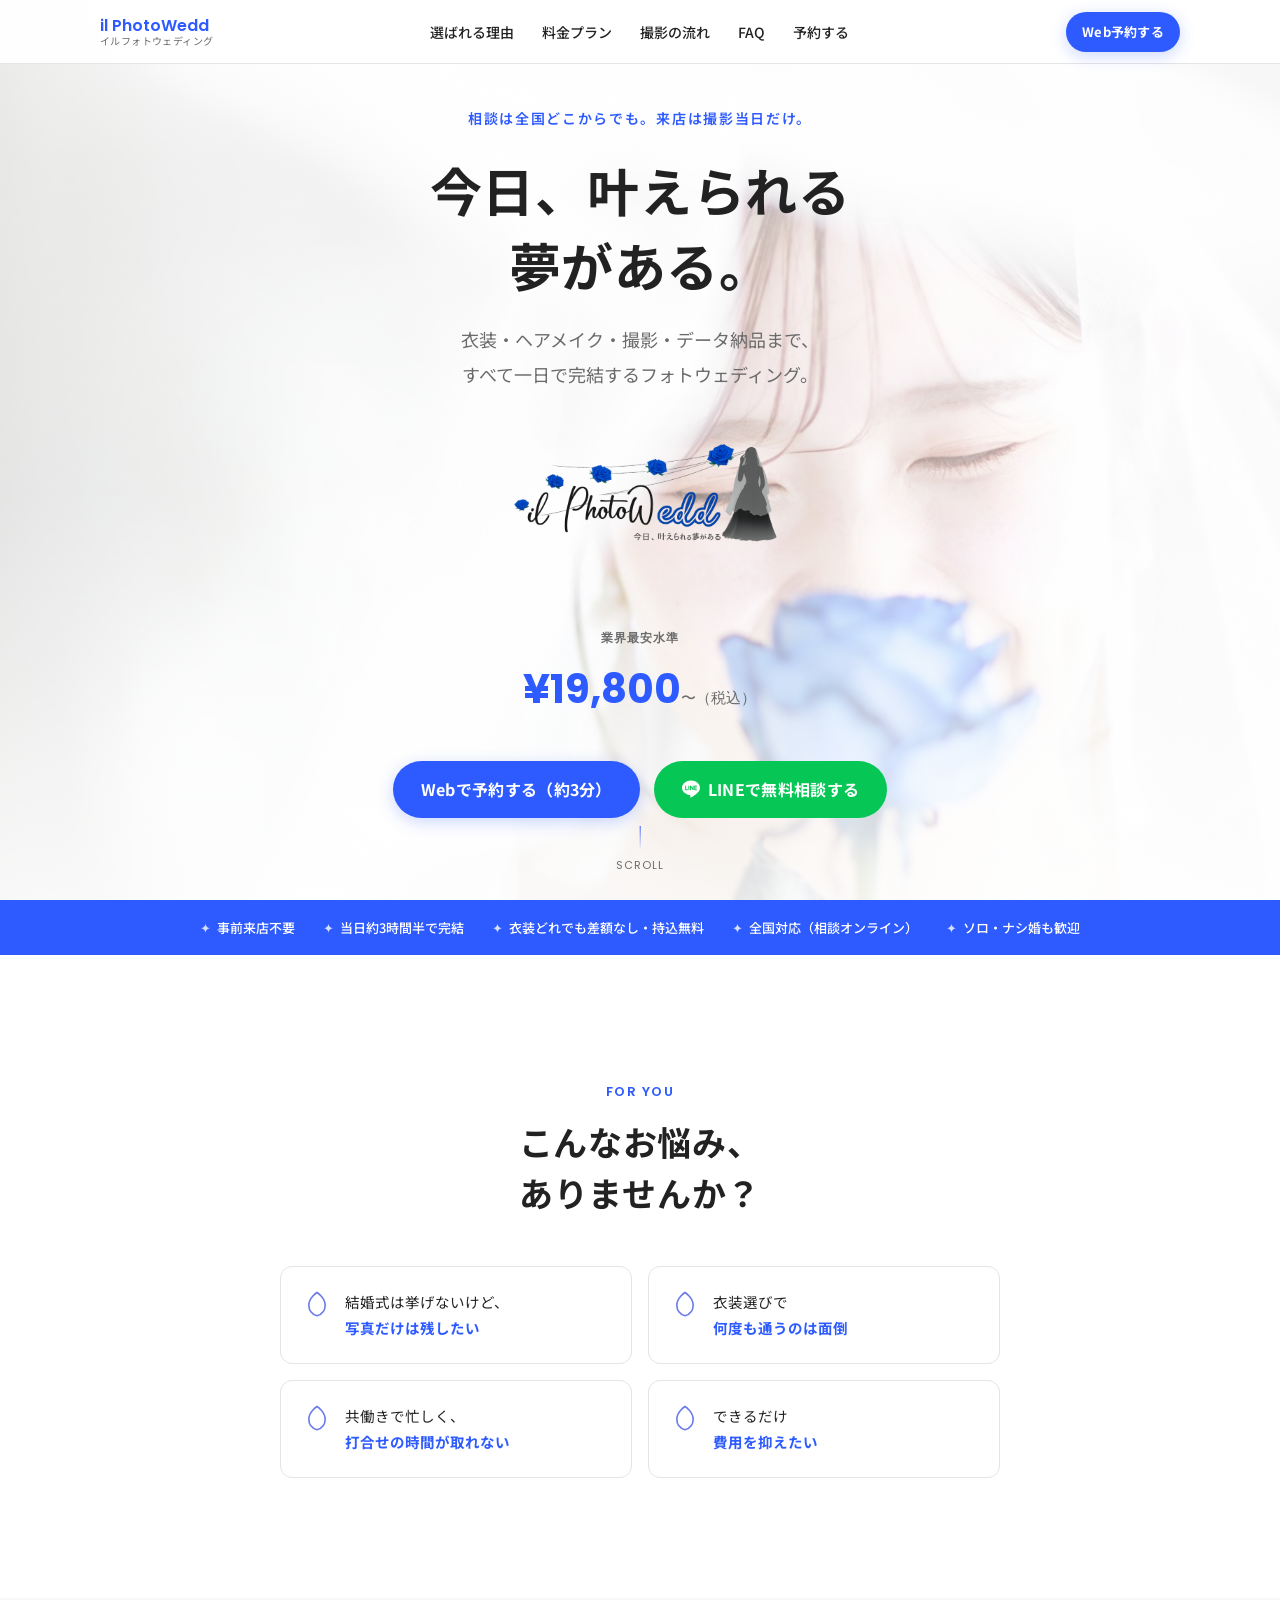
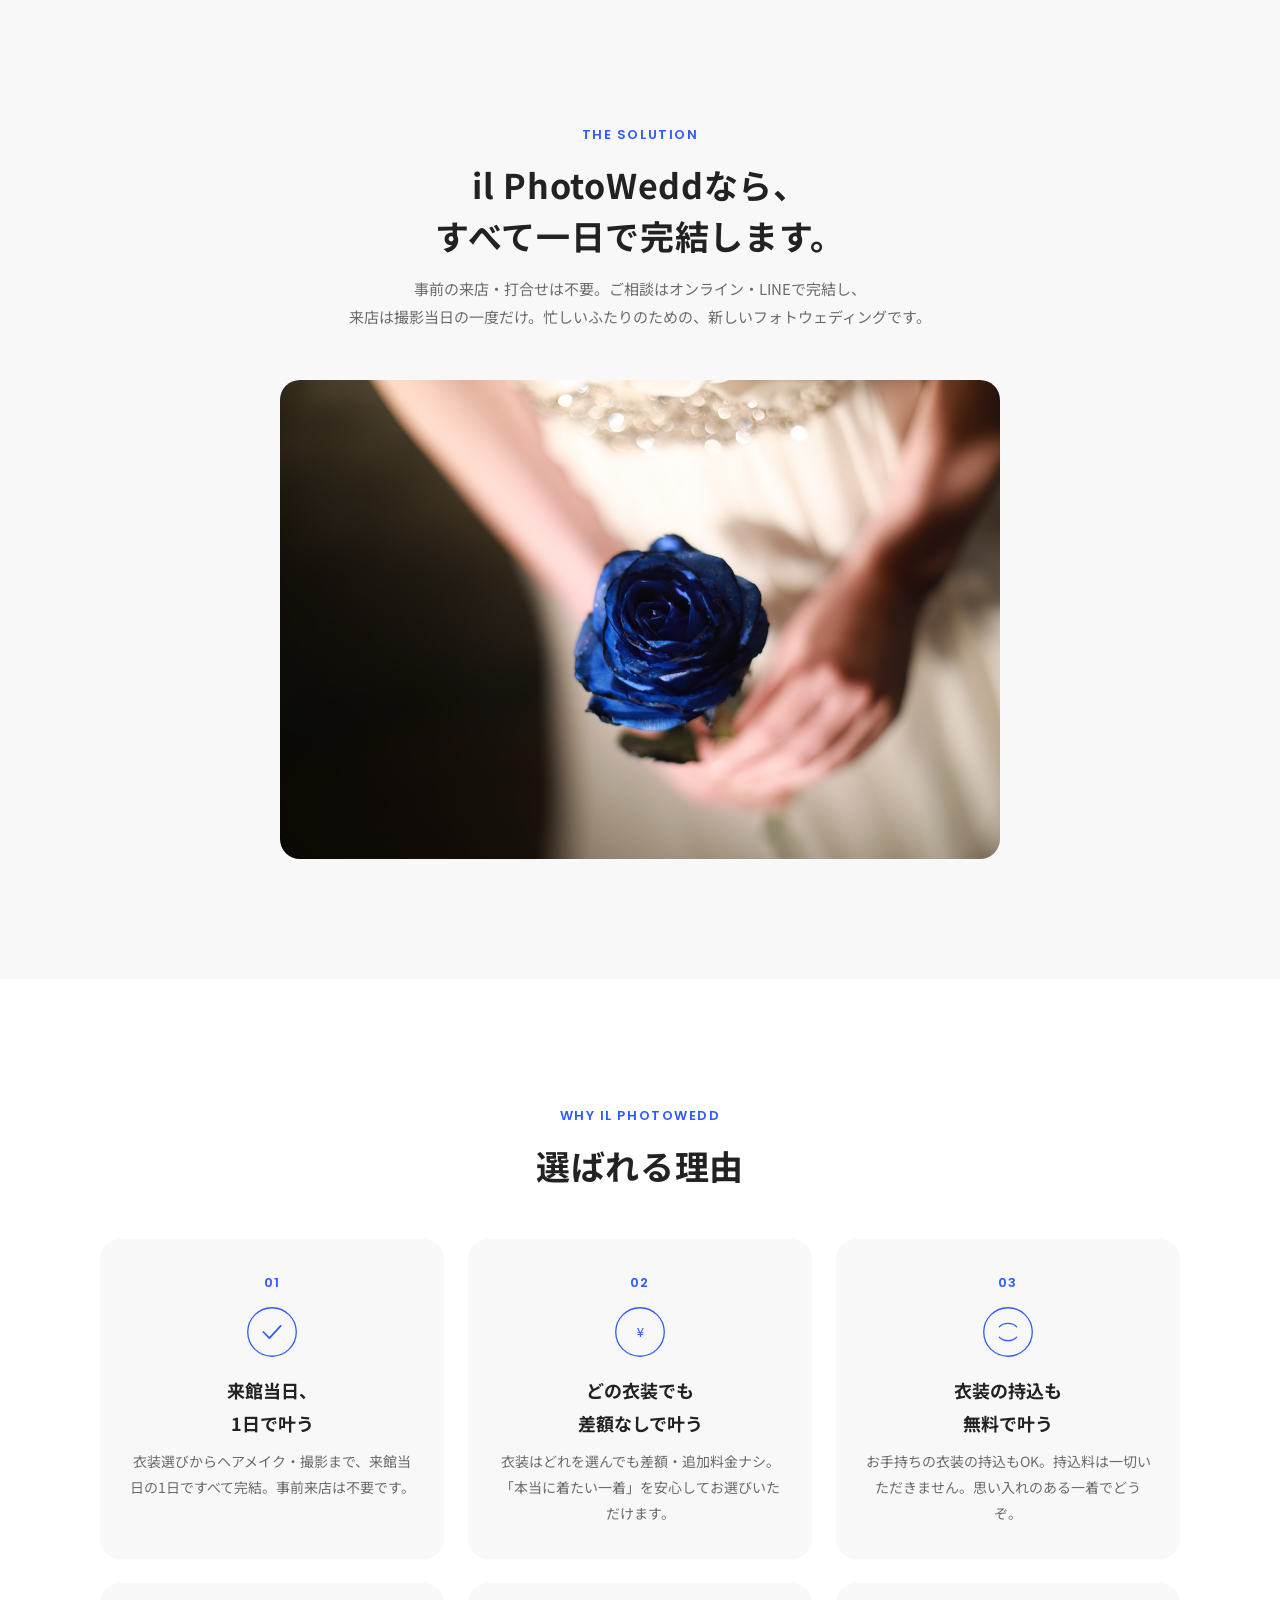
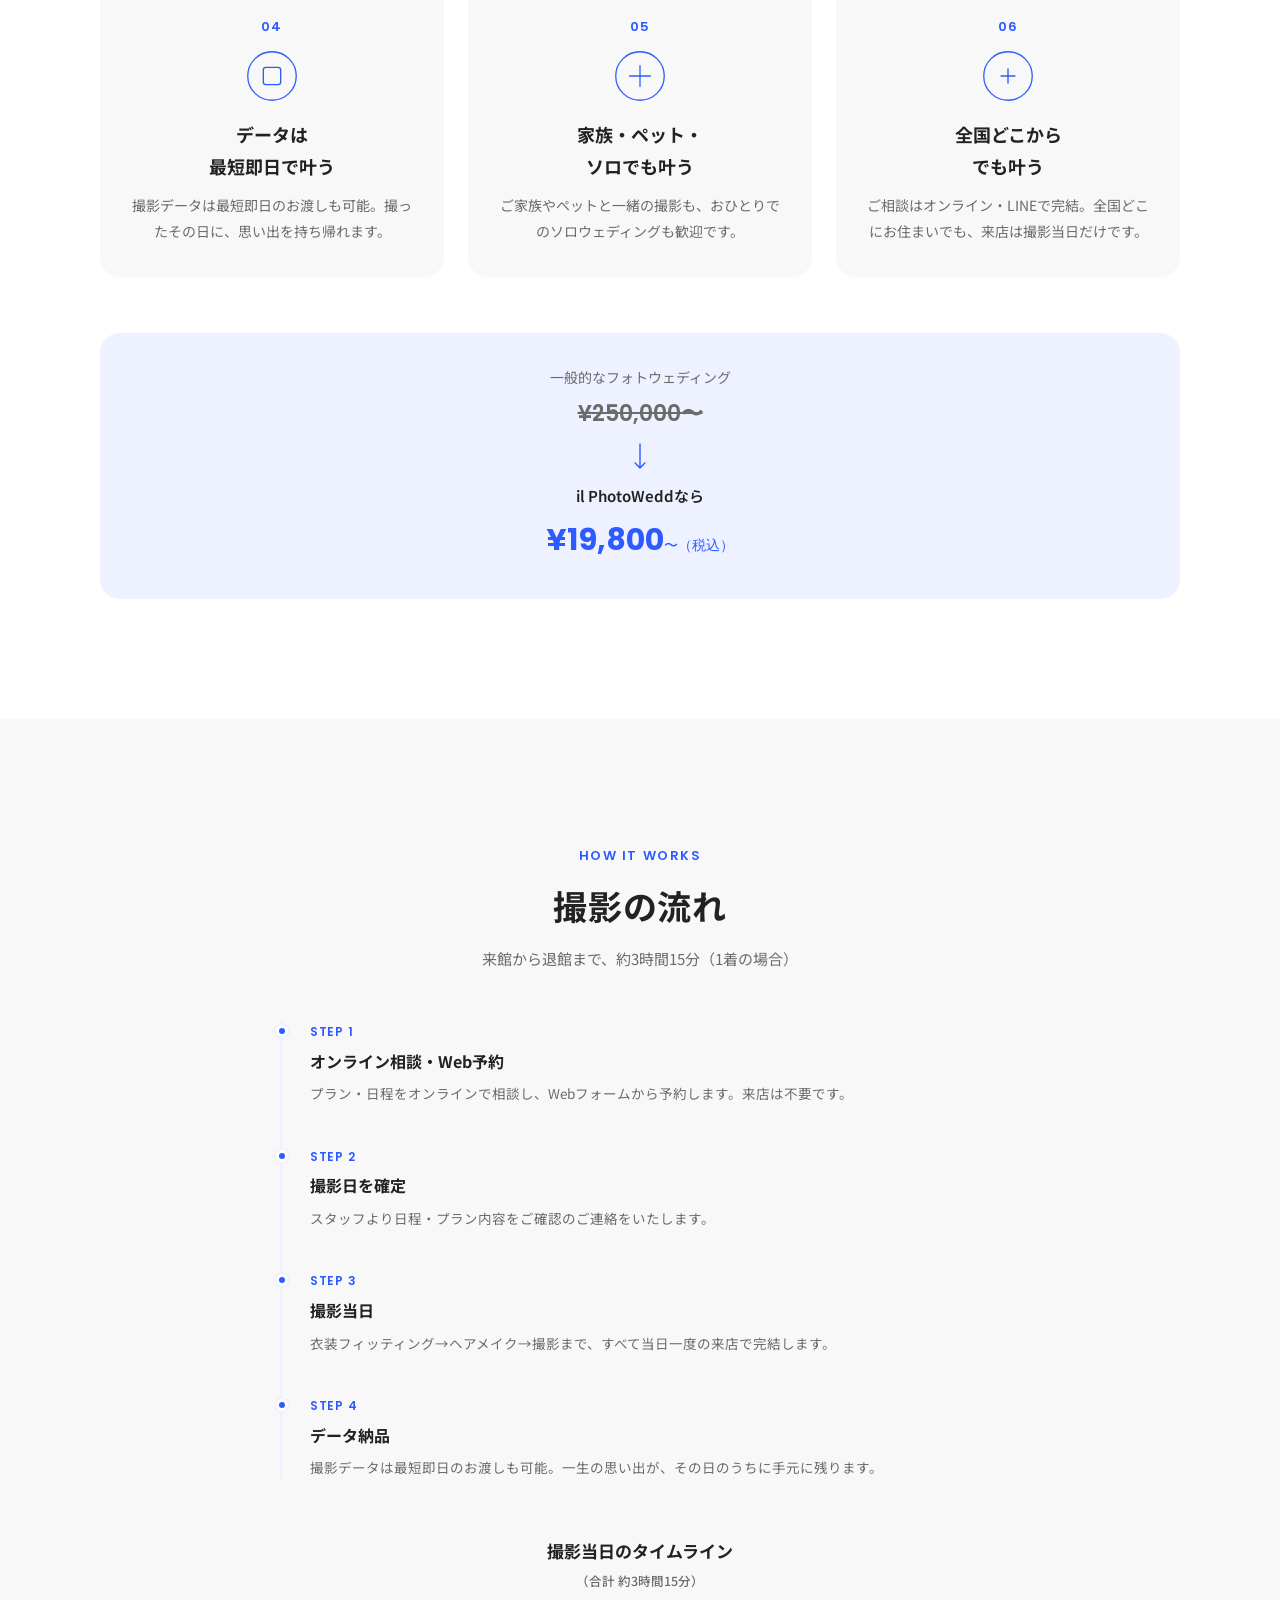
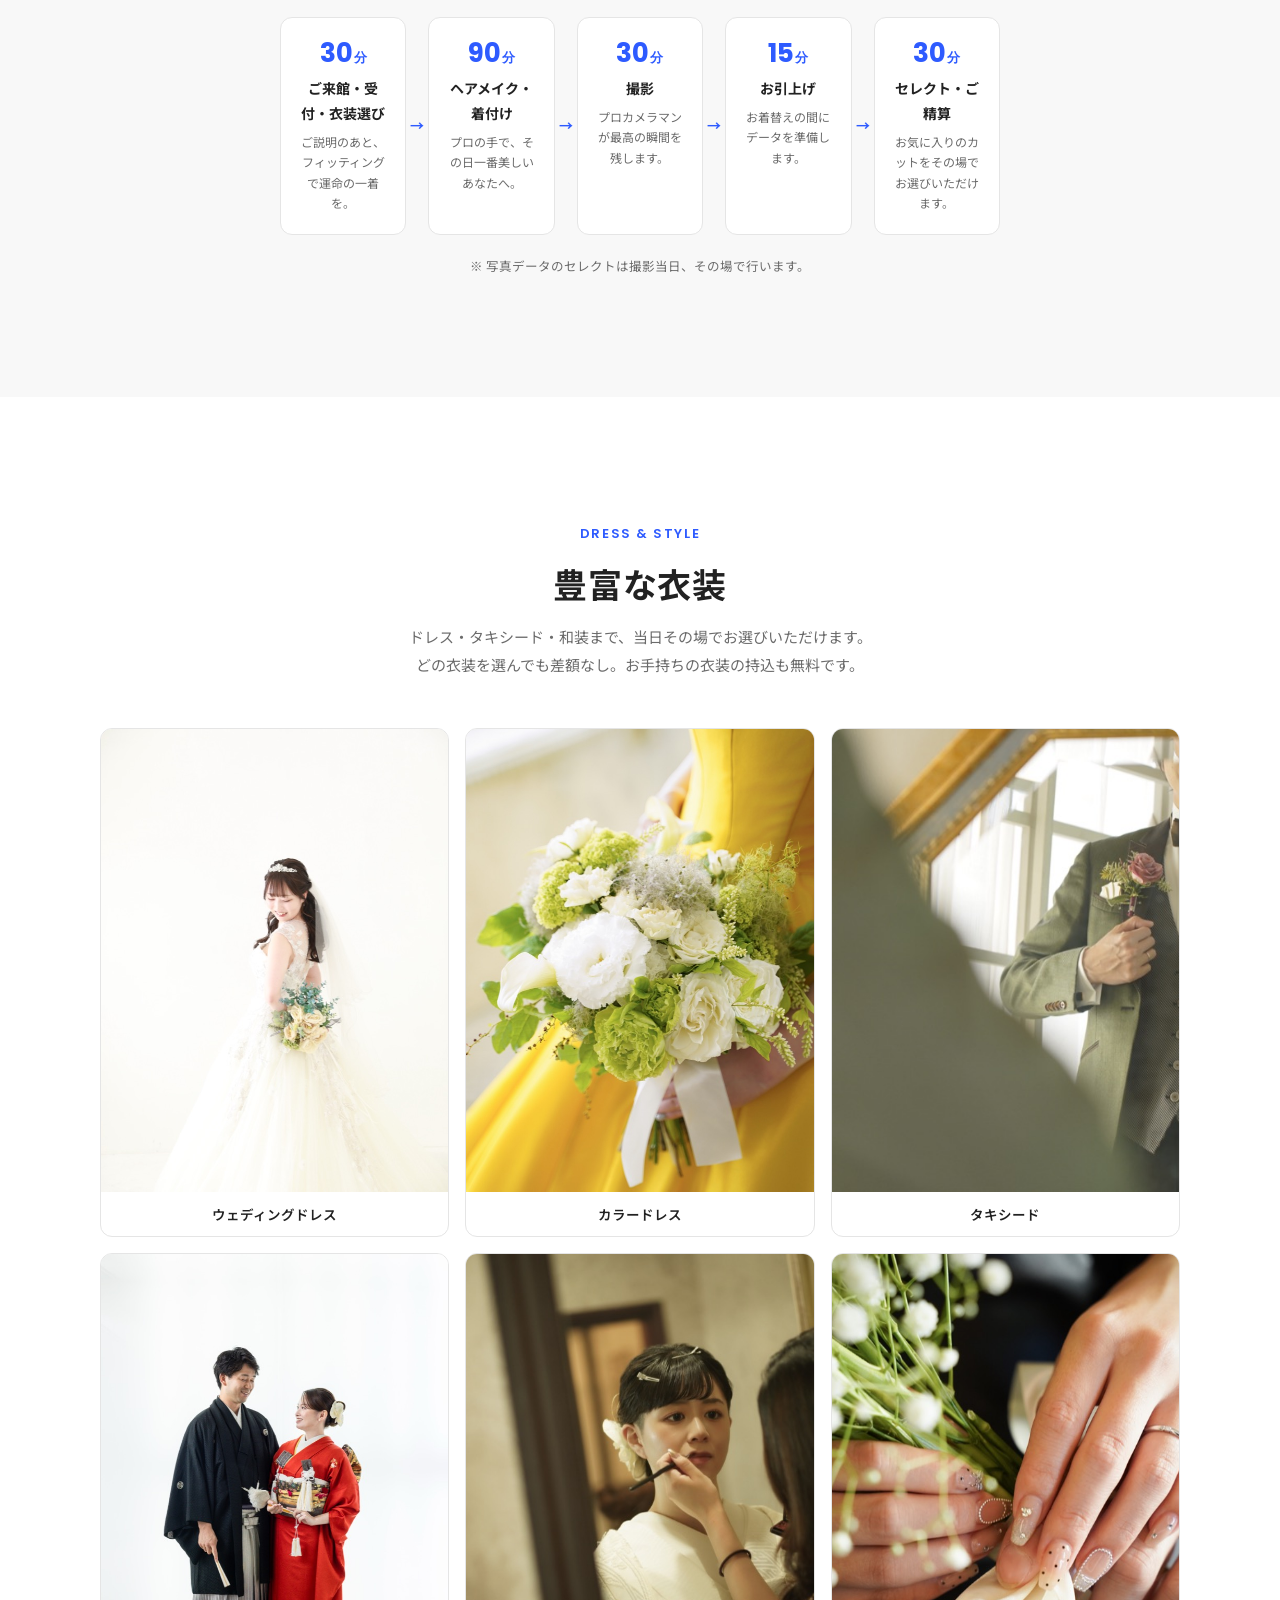
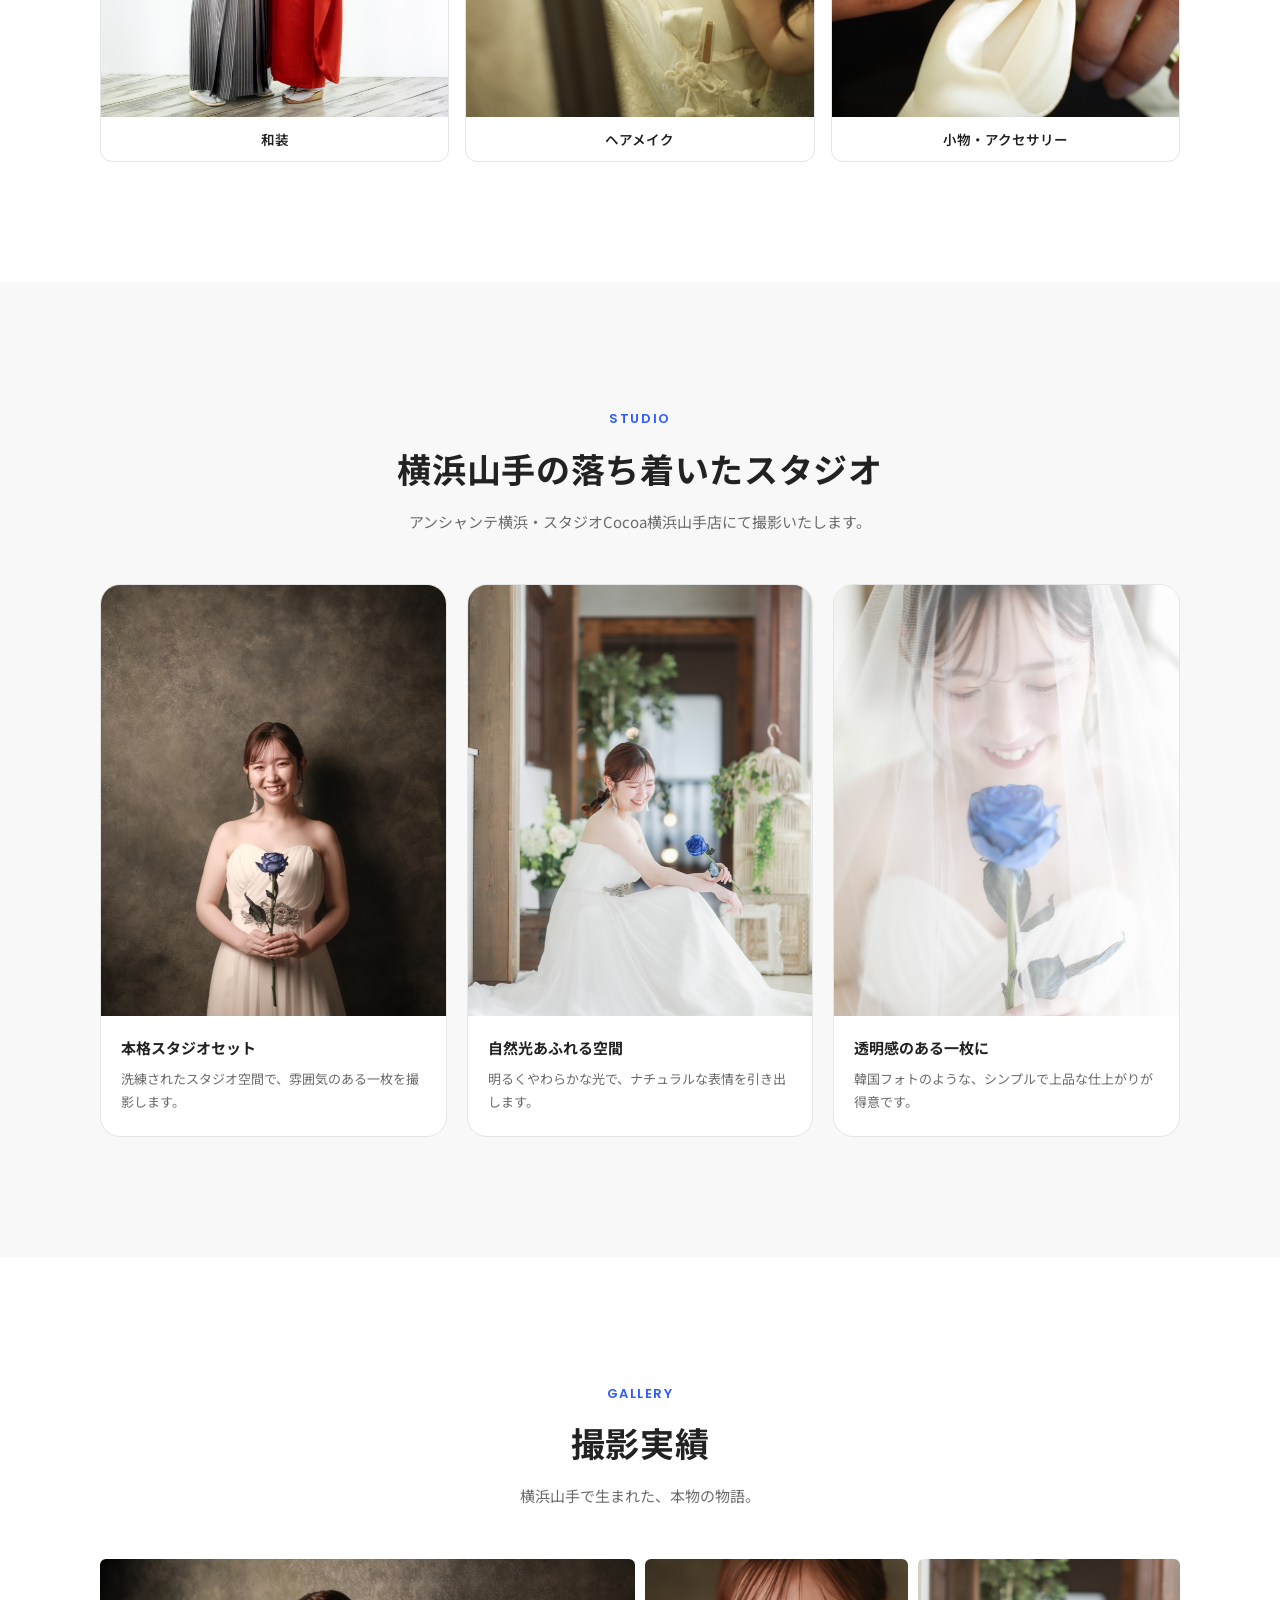
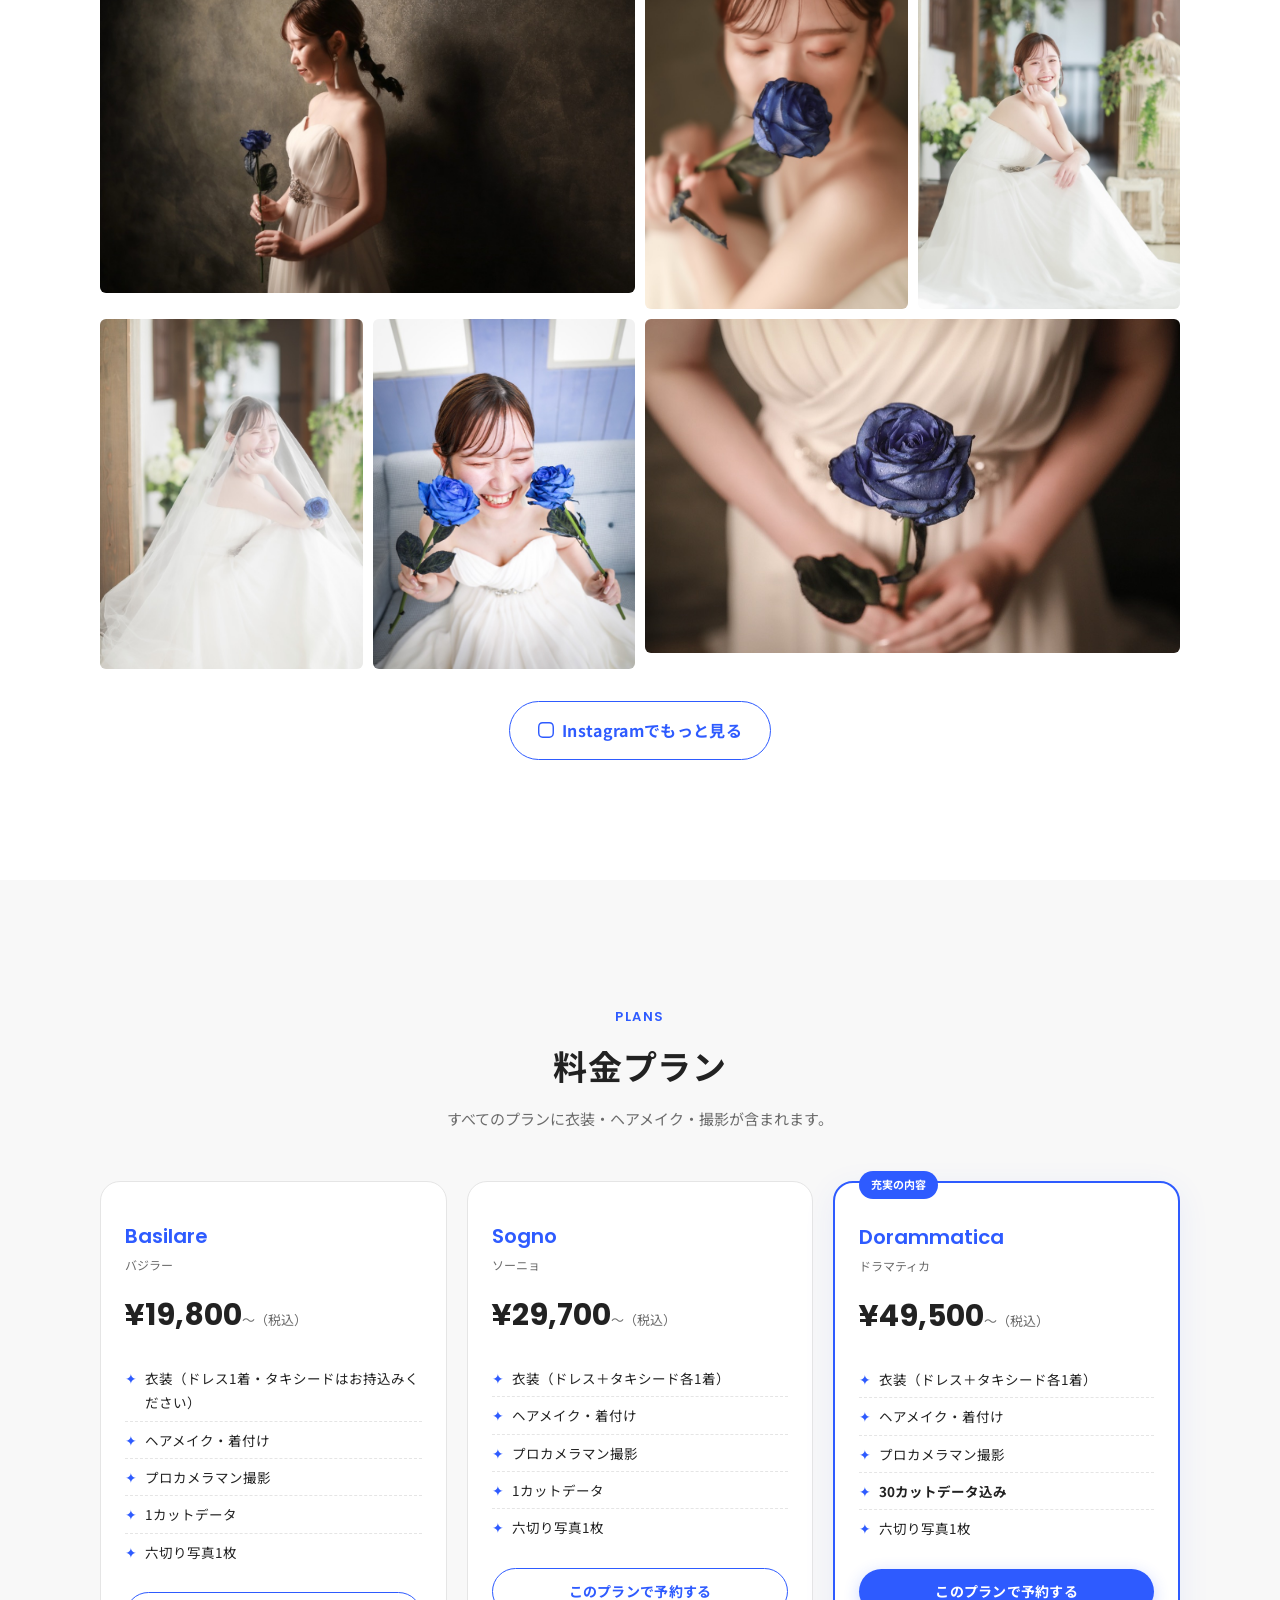
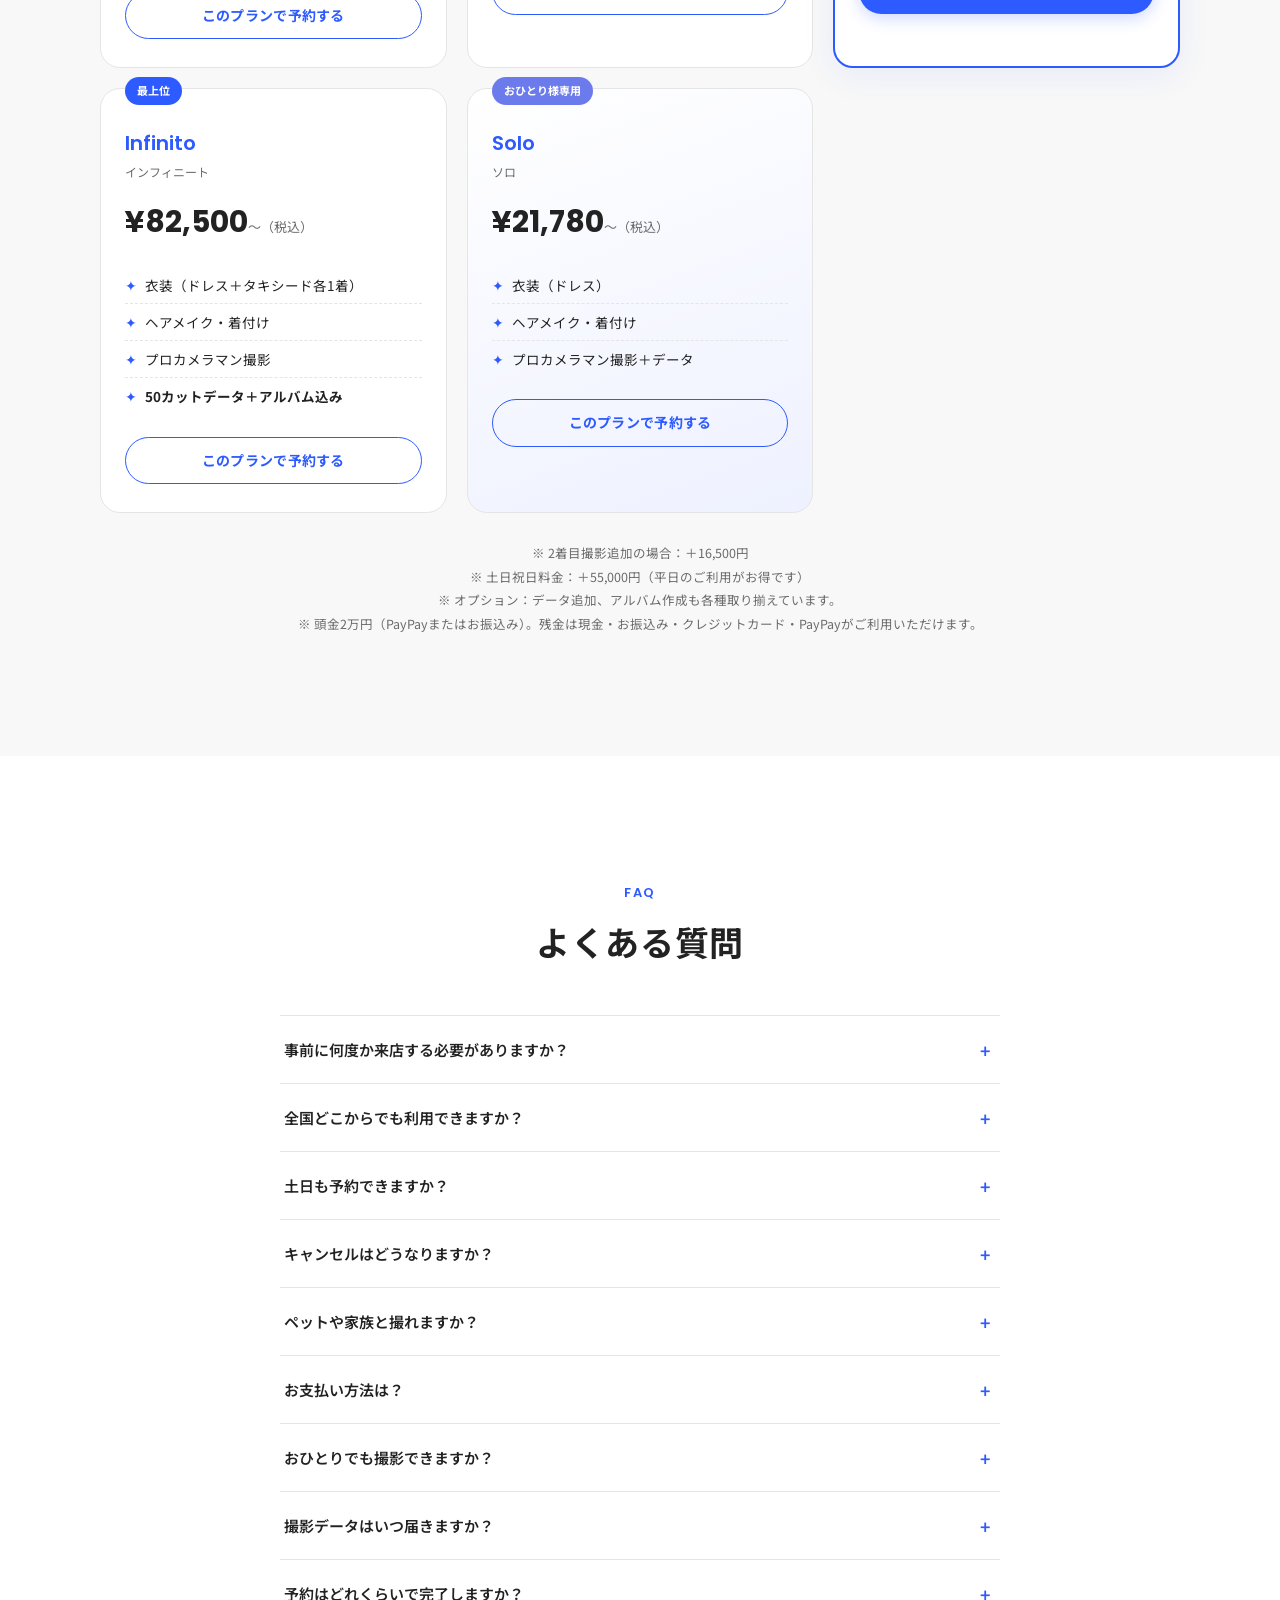
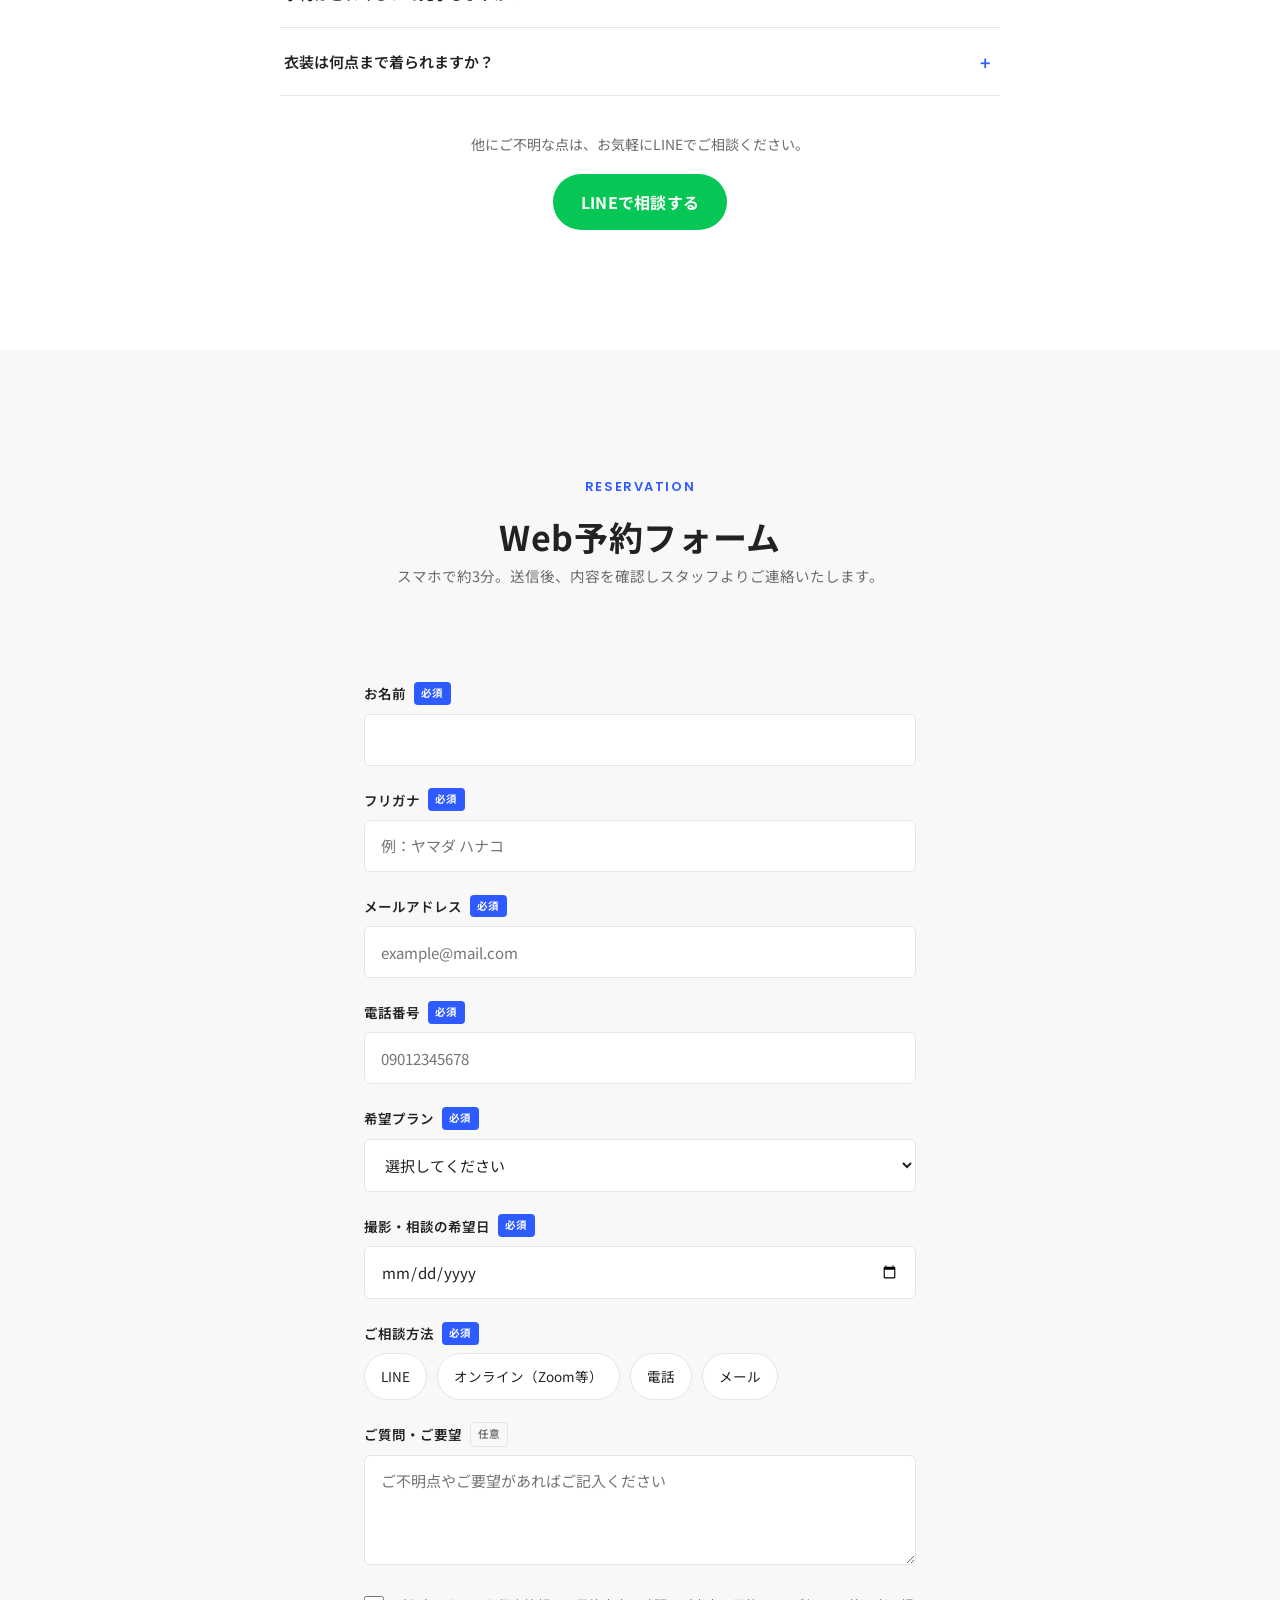
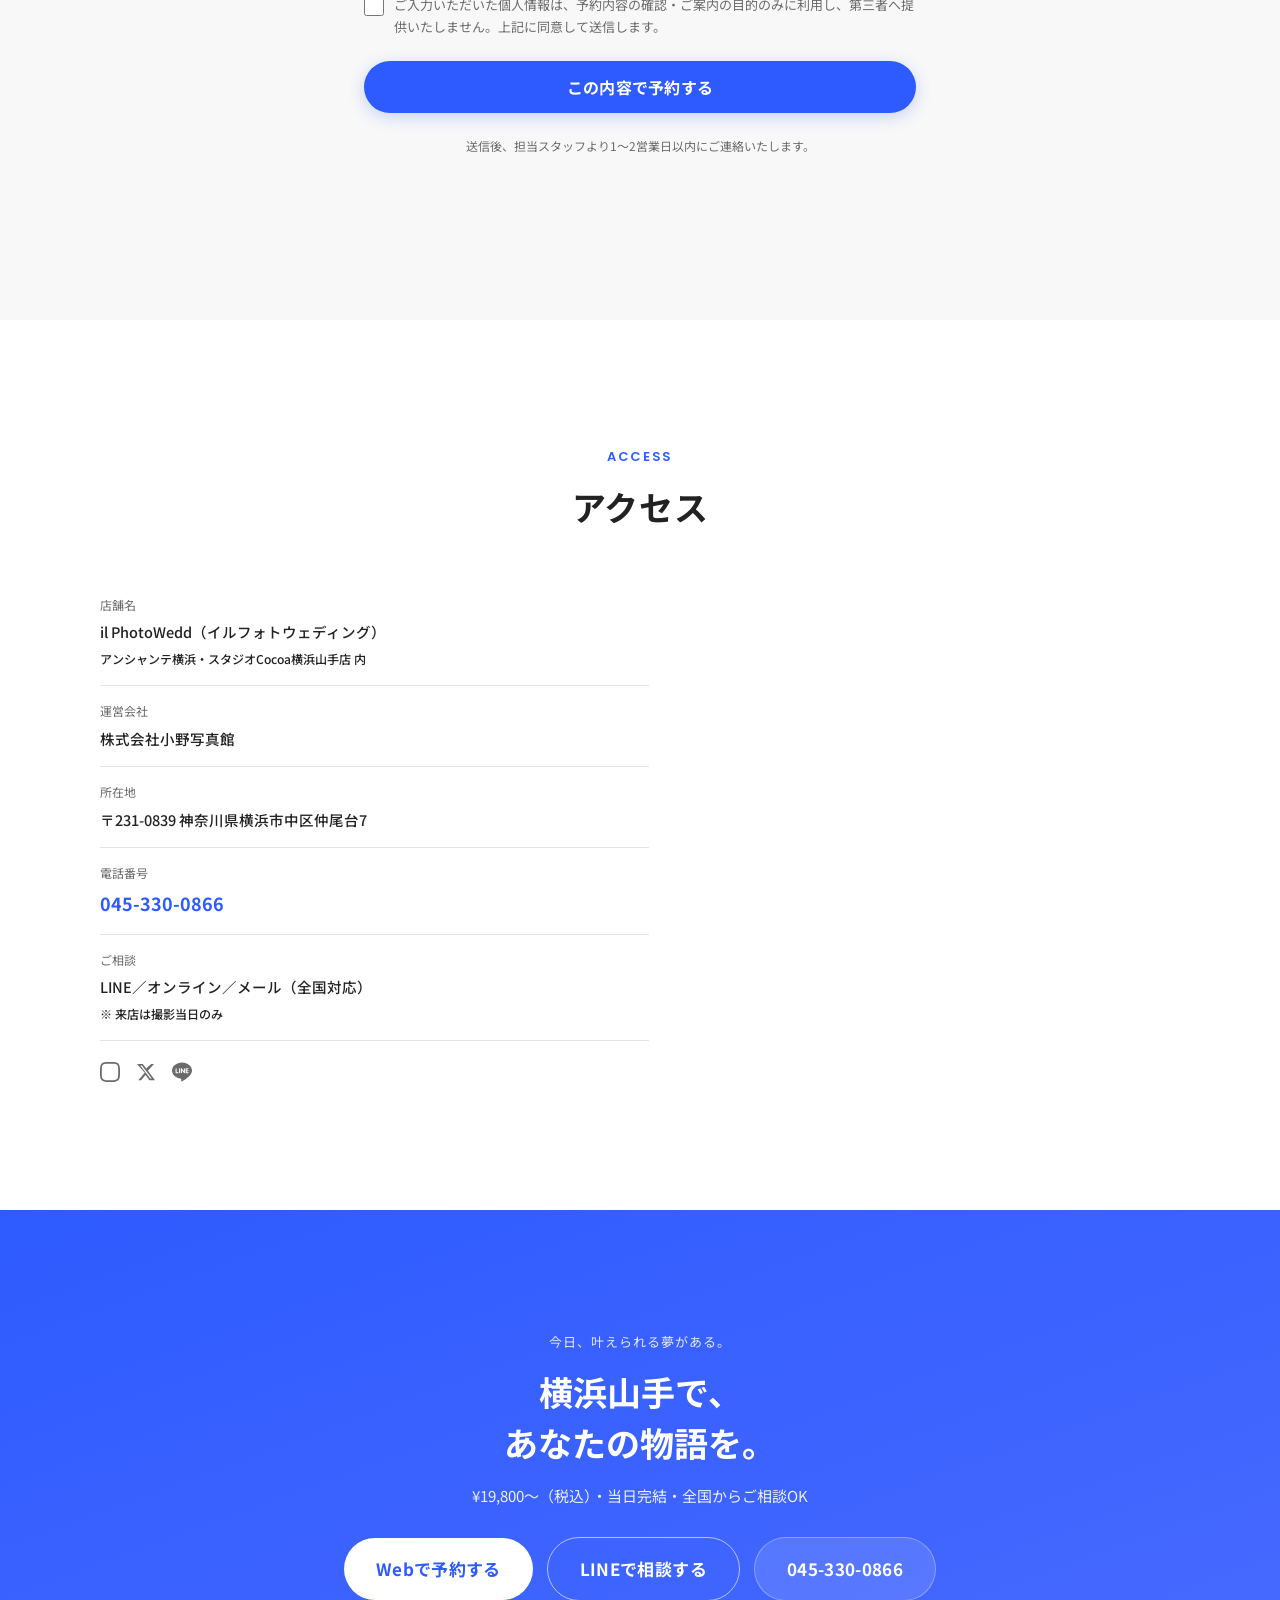
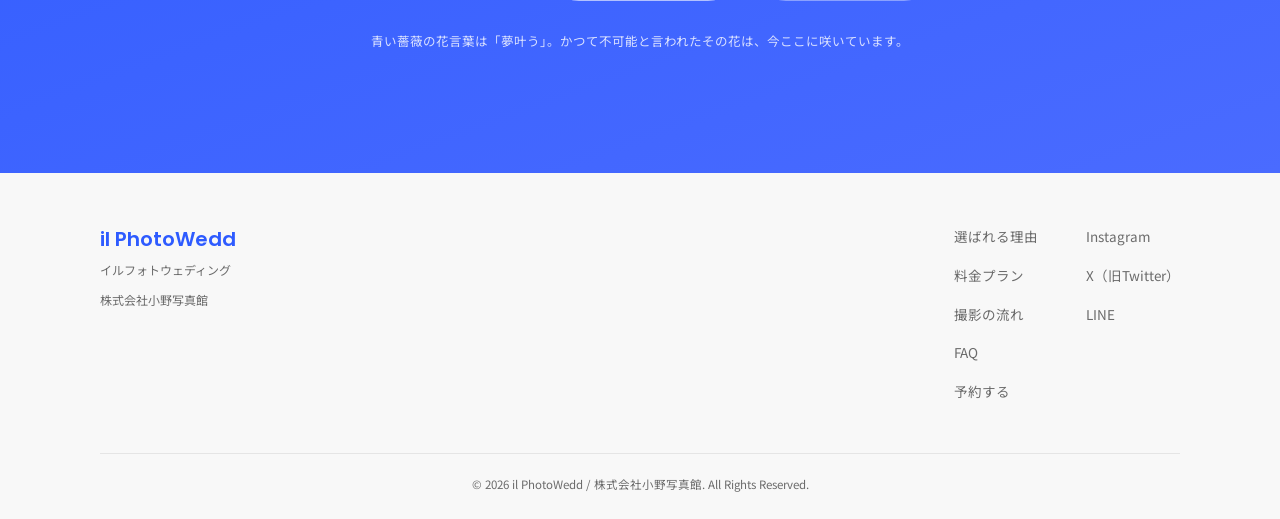
==== commit 889d58e8: "アクセス情報を更新（所在地・地図を仲尾台7へ、電話番号の内線表記を削除） Co-Authored-By: Claude Fable 5 <noreply@anthropic.com>" ====
--- a/index.html
+++ b/index.html
@@ -9,15 +9,15 @@
 <meta name="robots" content="index,follow">
 <meta property="og:title" content="今日、叶えられる夢がある。｜il PhotoWedd">
 <meta property="og:description" content="来店は撮影当日だけ。衣装・ヘアメイク・撮影・データ納品まで、ぜんぶ一日で完結するフォトウェディング。19,800円〜（税込）。">
-<meta property="og:image" content="https://ilphotowedding.photo-official.net/images/hero/og-image.jpg">
-<meta property="og:url" content="https://ilphotowedding.photo-official.net/">
+<meta property="og:image" content="https://ilphoto-yokohama.github.io/ilphotowedd/images/hero/og-image.jpg">
+<meta property="og:url" content="https://ilphoto-yokohama.github.io/ilphotowedd/">
 <meta property="og:type" content="website">
 <meta property="og:site_name" content="il PhotoWedd">
 <meta property="og:locale" content="ja_JP">
 <meta name="twitter:card" content="summary_large_image">
 <meta name="twitter:title" content="今日、叶えられる夢がある。｜il PhotoWedd">
 <meta name="twitter:description" content="来店は撮影当日だけ。衣装・ヘアメイク・撮影・データ納品まで、ぜんぶ一日で完結するフォトウェディング。">
-<link rel="canonical" href="https://ilphotowedding.photo-official.net/">
+<link rel="canonical" href="https://ilphoto-yokohama.github.io/ilphotowedd/">
 <link rel="icon" href="data:image/svg+xml,%3Csvg xmlns='http://www.w3.org/2000/svg' viewBox='0 0 32 32'%3E%3Ccircle cx='16' cy='16' r='16' fill='%232E5BFF'/%3E%3Cpath d='M16 6c0 0 8 5 8 12 0 5-3.5 9-8 11-4.5-2-8-6-8-11 0-7 8-12 8-12z' fill='%23fff'/%3E%3C/svg%3E">
 
 <!-- Google Fonts -->
@@ -34,14 +34,16 @@
   "@type": "LocalBusiness",
   "name": "il PhotoWedd（イルフォトウェディング）横浜山手店",
   "description": "来店は撮影当日のみ。衣装・ヘアメイク・撮影・データ納品が一日で完結するフォトウェディング専門店。相談は全国どこからでもオンライン対応。",
-  "@id": "https://ilphotowedding.photo-official.net/",
-  "url": "https://ilphotowedding.photo-official.net/",
+  "@id": "https://ilphoto-yokohama.github.io/ilphotowedd/",
+  "url": "https://ilphoto-yokohama.github.io/ilphotowedd/",
   "telephone": "045-330-0866",
   "priceRange": "¥19,800〜",
-  "image": "https://ilphotowedding.photo-official.net/images/hero/og-image.jpg",
+  "image": "https://ilphoto-yokohama.github.io/ilphotowedd/images/hero/og-image.jpg",
   "address": {
     "@type": "PostalAddress",
-    "addressLocality": "横浜市",
+    "postalCode": "231-0839",
+    "streetAddress": "仲尾台7",
+    "addressLocality": "横浜市中区",
     "addressRegion": "神奈川県",
     "addressCountry": "JP"
   },
@@ -59,7 +61,7 @@
   "@context": "https://schema.org",
   "@type": "BreadcrumbList",
   "itemListElement": [
-    { "@type": "ListItem", "position": 1, "name": "il PhotoWedd", "item": "https://ilphotowedding.photo-official.net/" }
+    { "@type": "ListItem", "position": 1, "name": "il PhotoWedd", "item": "https://ilphoto-yokohama.github.io/ilphotowedd/" }
   ]
 }
 </script>
@@ -676,8 +678,8 @@
           <dl class="c-access__dl">
             <div><dt>店舗名</dt><dd>il PhotoWedd（イルフォトウェディング）<br><small>アンシャンテ横浜・スタジオCocoa横浜山手店 内</small></dd></div>
             <div><dt>運営会社</dt><dd>株式会社小野写真館</dd></div>
-            <div><dt>所在地</dt><dd>神奈川県横浜市 横浜山手エリア</dd></div>
-            <div><dt>電話番号</dt><dd><a href="tel:0453300866" class="c-access__tel" data-gtag="cta_click:tel">045-330-0866</a><br><small>（アンシャンテ横浜 5番・6番）</small></dd></div>
+            <div><dt>所在地</dt><dd>〒231-0839 神奈川県横浜市中区仲尾台7</dd></div>
+            <div><dt>電話番号</dt><dd><a href="tel:0453300866" class="c-access__tel" data-gtag="cta_click:tel">045-330-0866</a></dd></div>
             <div><dt>ご相談</dt><dd>LINE／オンライン／メール（全国対応）<br><small>※ 来店は撮影当日のみ</small></dd></div>
           </dl>
           <div class="c-access__sns">
@@ -687,7 +689,7 @@
           </div>
         </div>
         <div class="c-access__map">
-          <iframe src="https://www.google.com/maps/embed?pb=!1m18!1m12!1m3!1d3249.5!2d139.655!3d35.44!2m3!1f0!2f0!3f0!3m2!1i1024!2i768!4f13.1!3m3!1m2!1s0x60185c3b9a8e67cf%3A0xb7d0e4c28d3b2b!2z5qCq5byP5Lya56S-5bCP6YeO5YaF6aSoIOaKgOS4reWPt-iIrA!5e0!3m2!1sja!2sjp!4v1620000000000!5m2!1sja!2sjp"
+          <iframe src="https://www.google.com/maps/embed?origin=mfe&pb=!1m3!2m1!1z44CSMjMxLTA4Mzkg56We5aWI5bed55yM5qiq5rWc5biC5Lit5Yy65Luy5bC-5Y-w77yX!6i16!3m1!1sja!5m1!1sja"
             width="100%" height="320" style="border:0;" allowfullscreen="" loading="lazy" referrerpolicy="no-referrer-when-downgrade"
             title="il PhotoWedd 横浜山手店 地図" aria-label="Google マップ：il PhotoWedd 横浜山手店の場所"></iframe>
         </div>
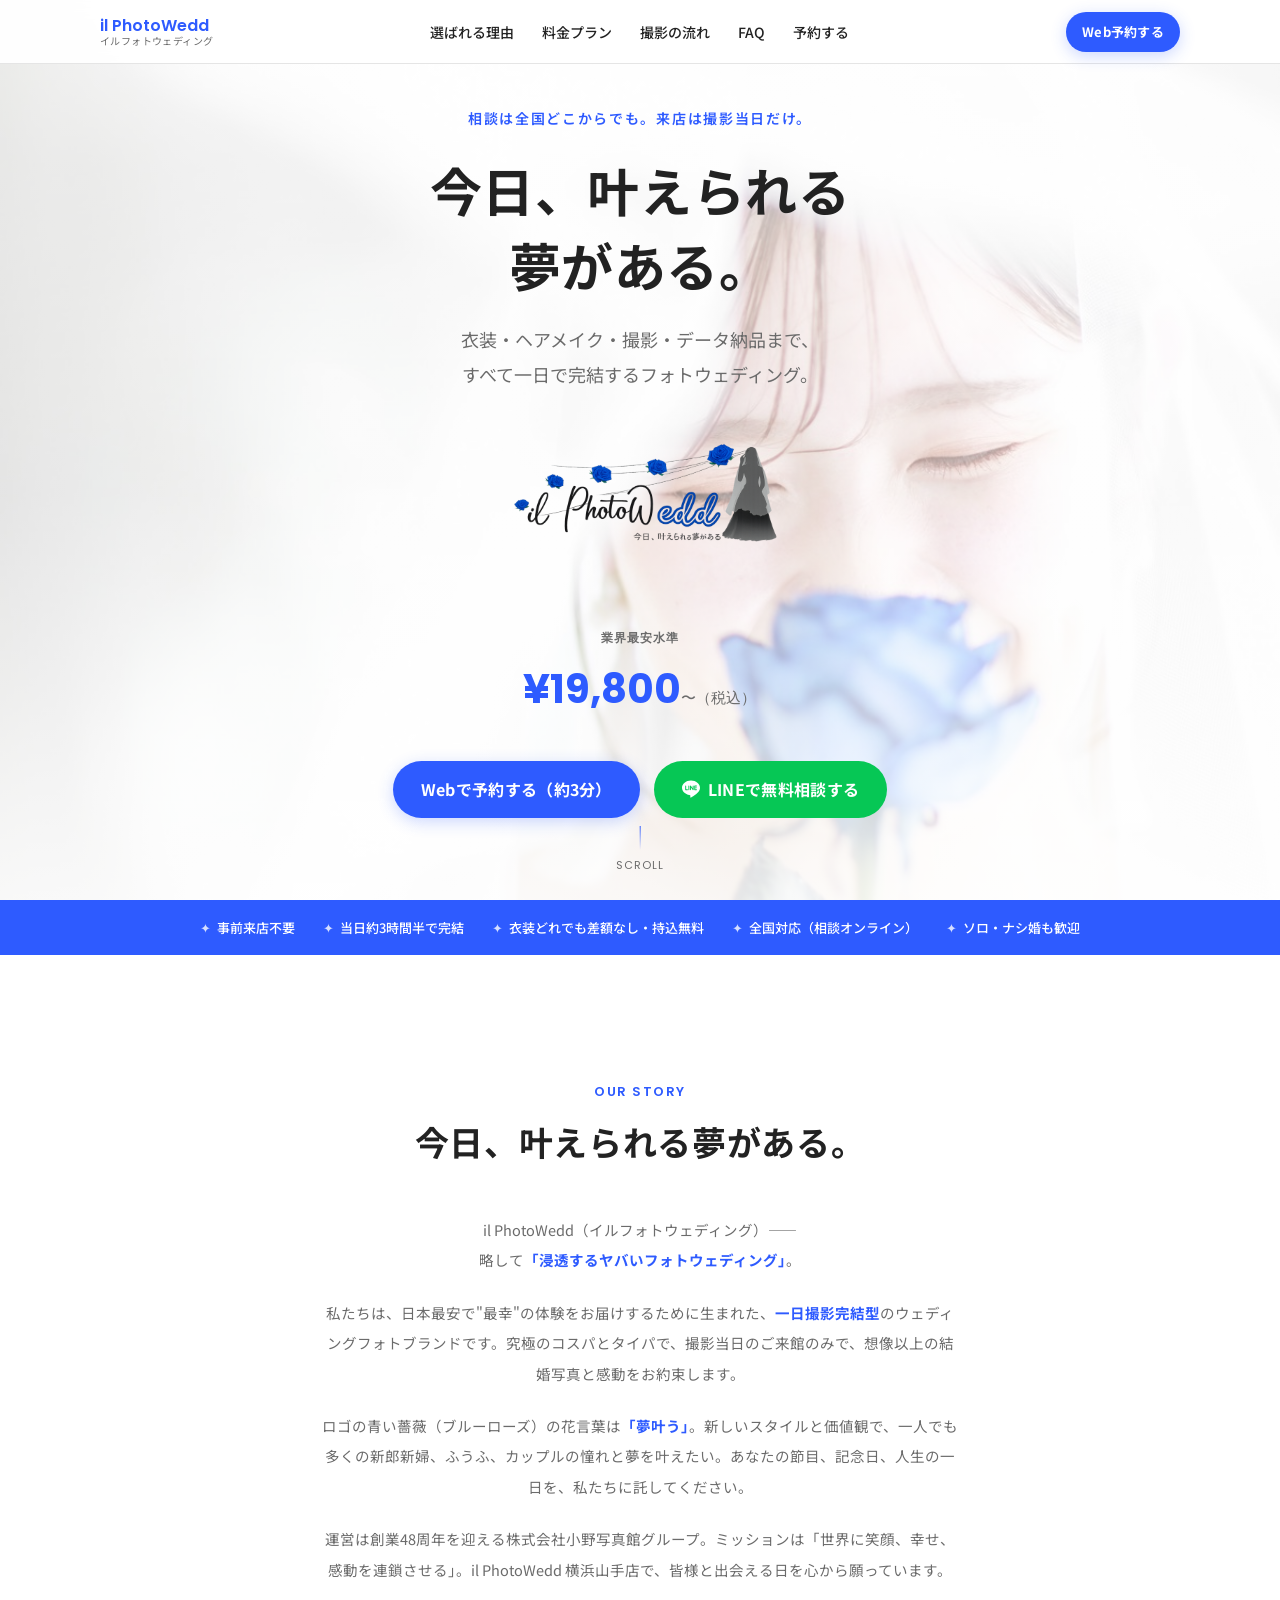
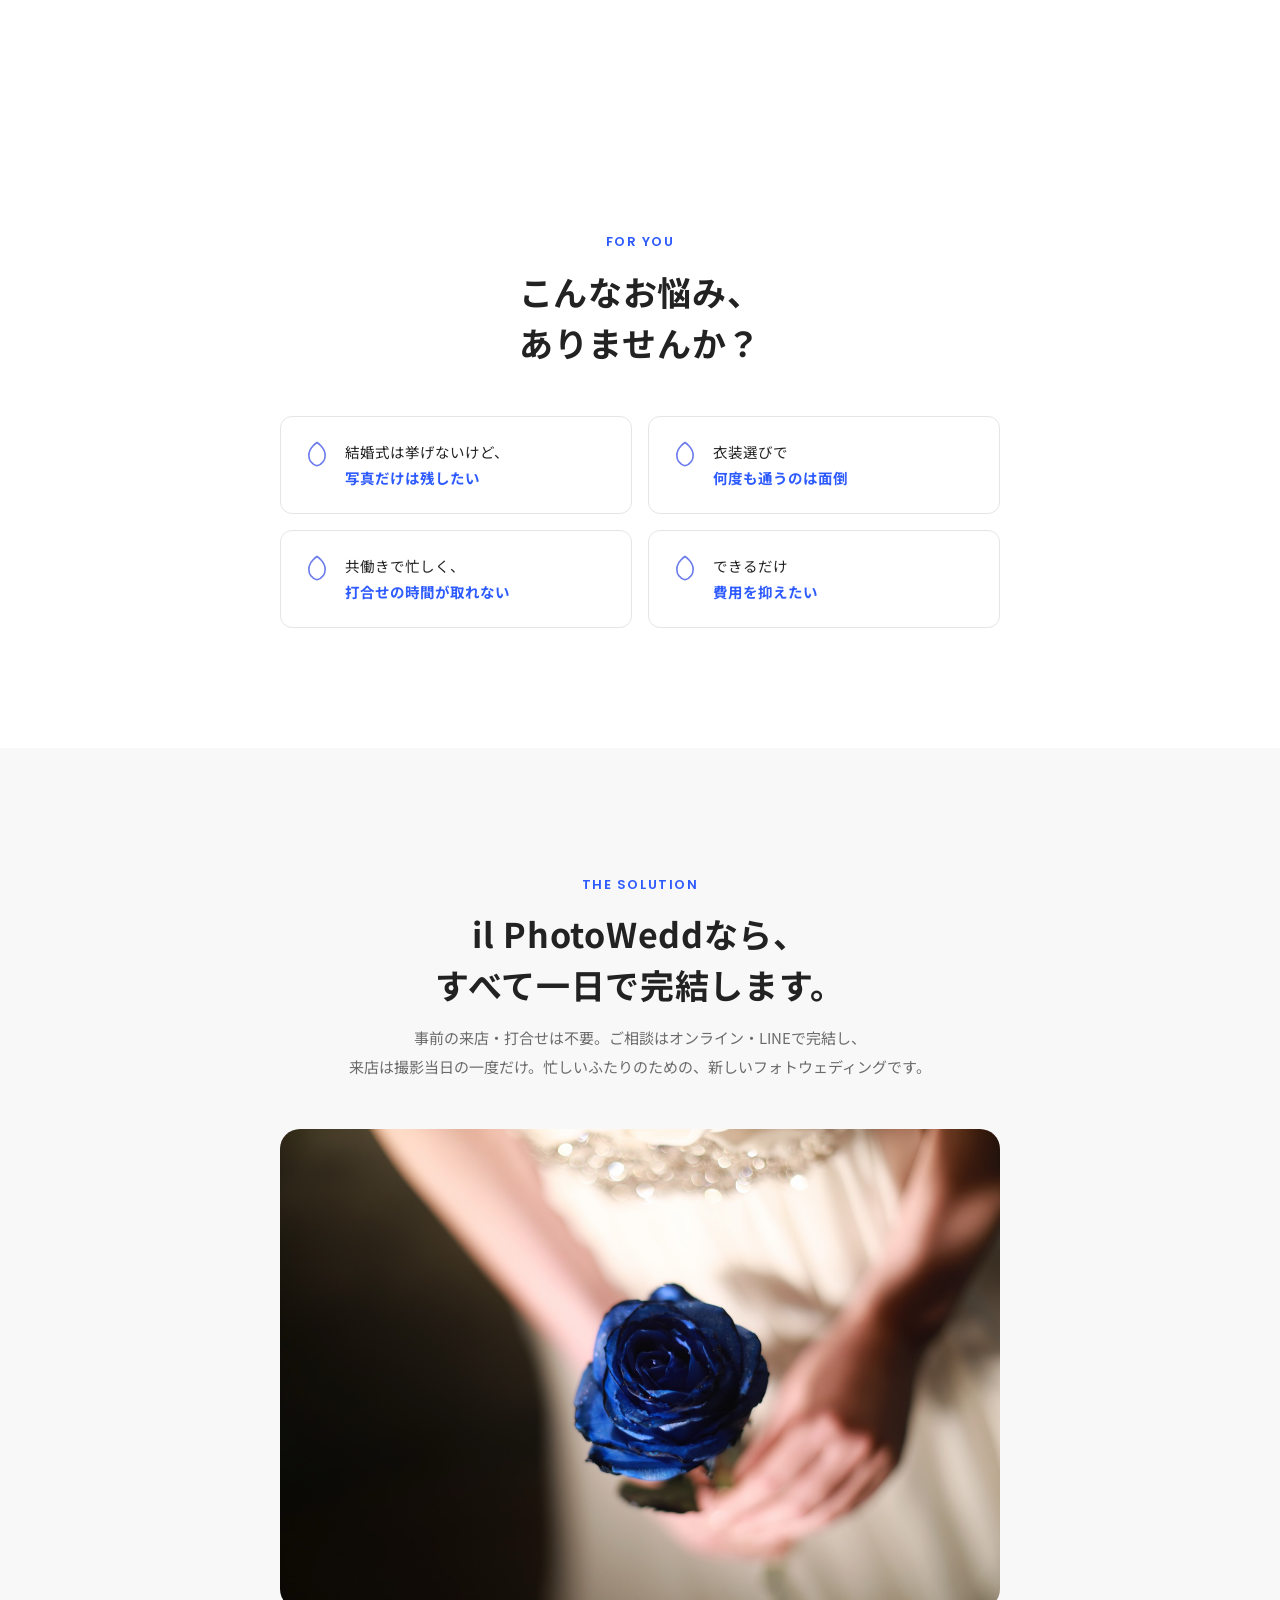
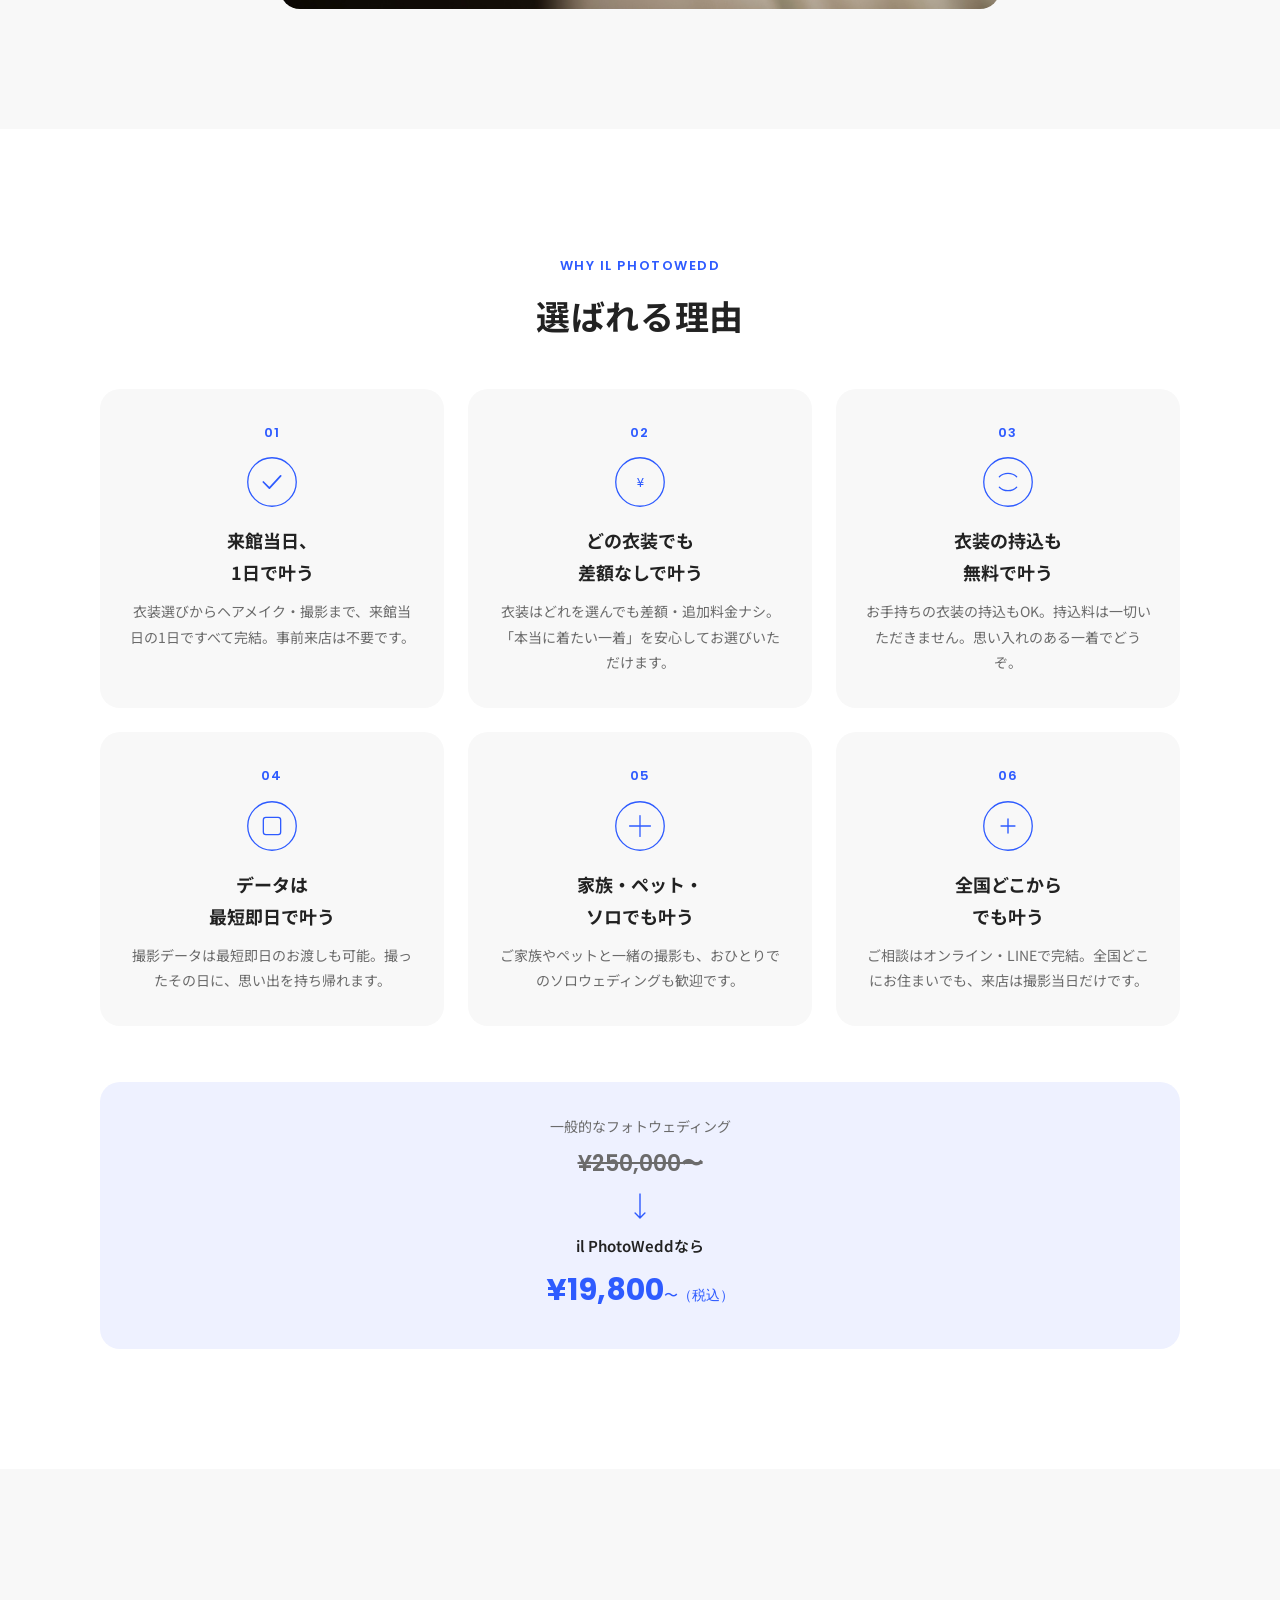
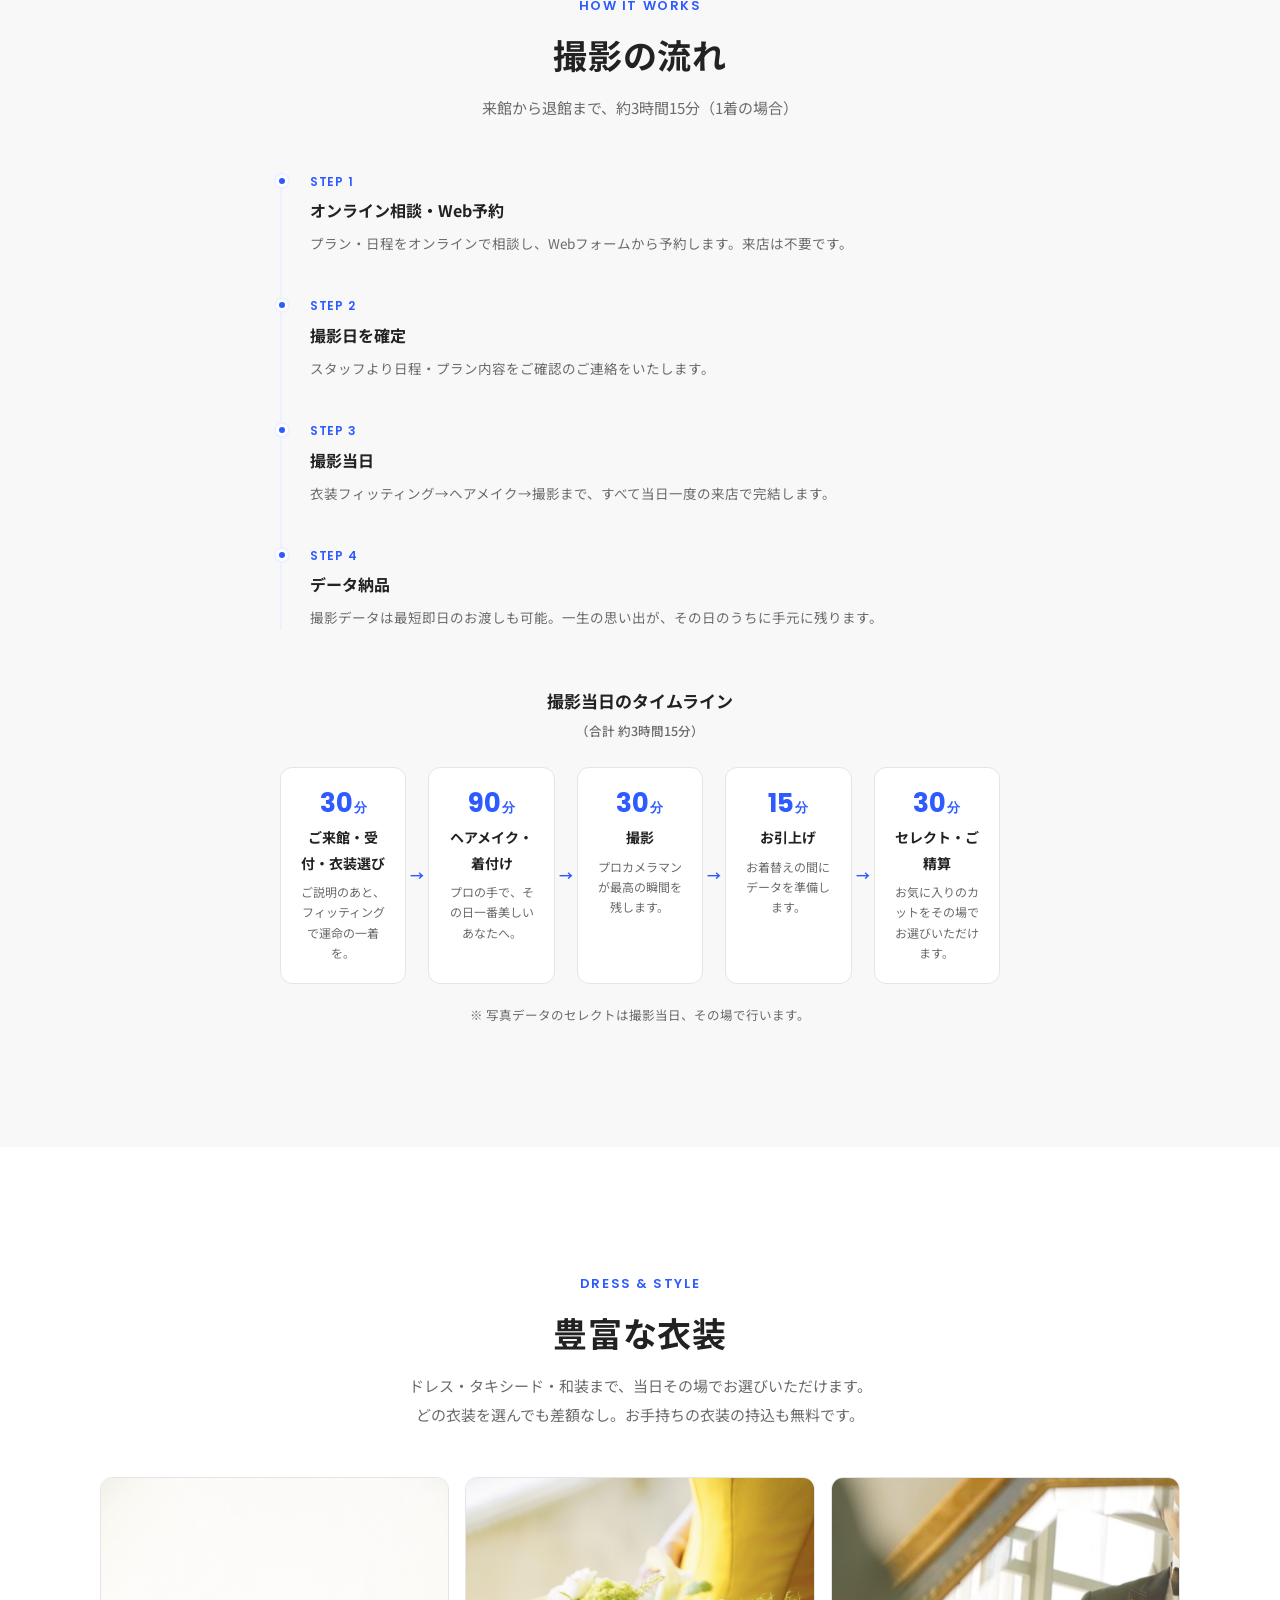
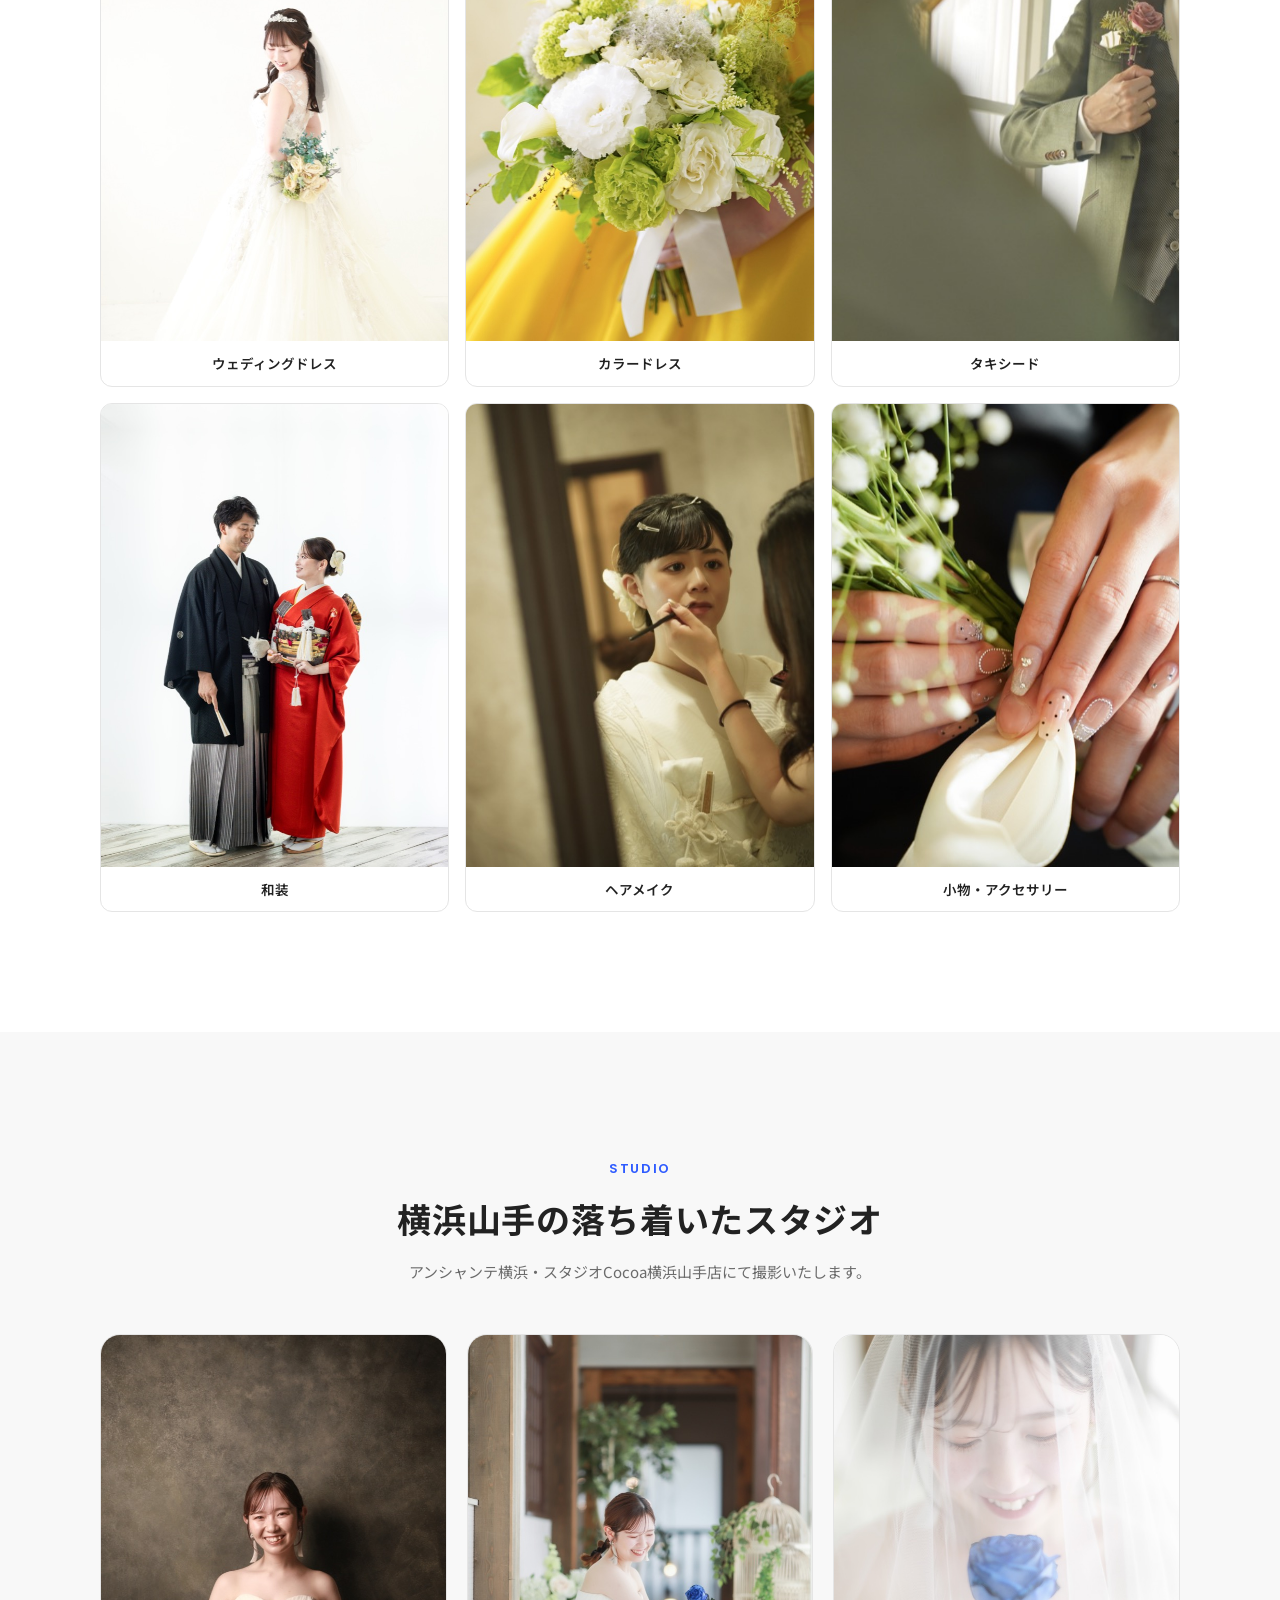
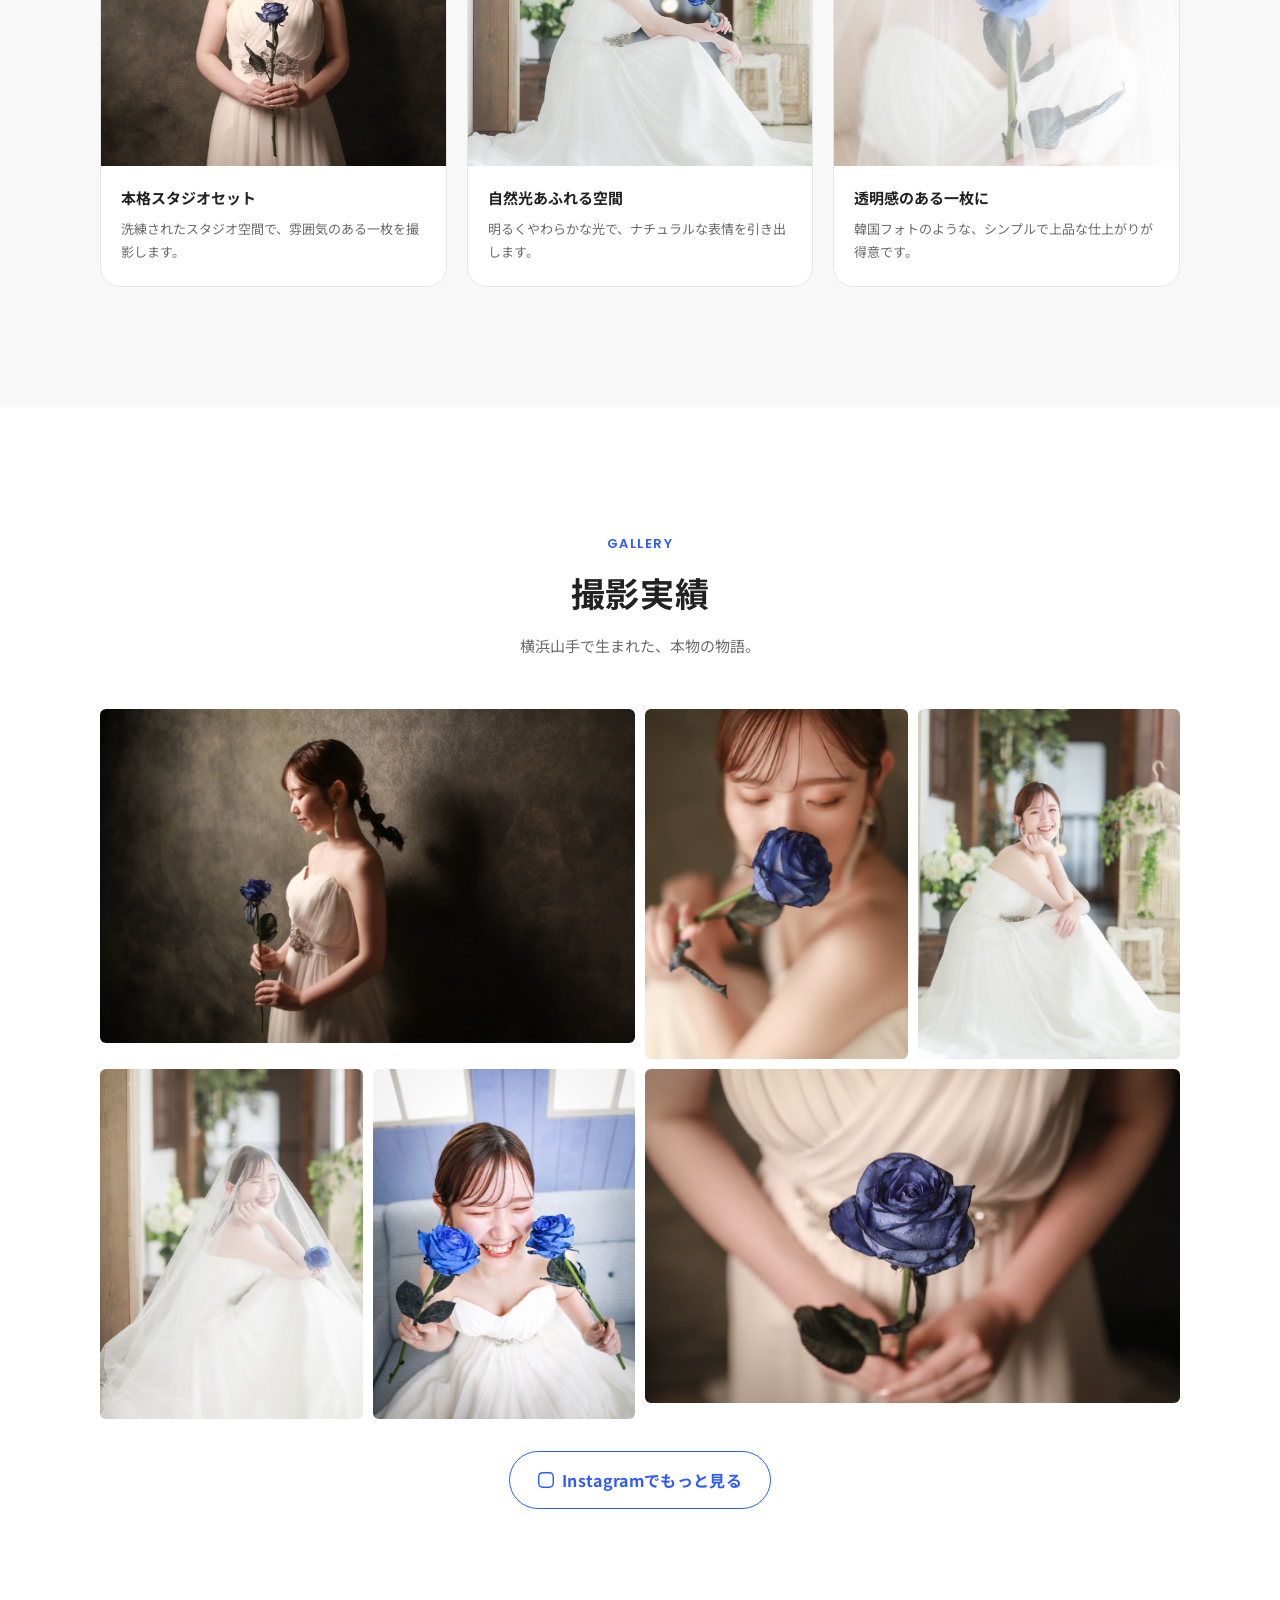
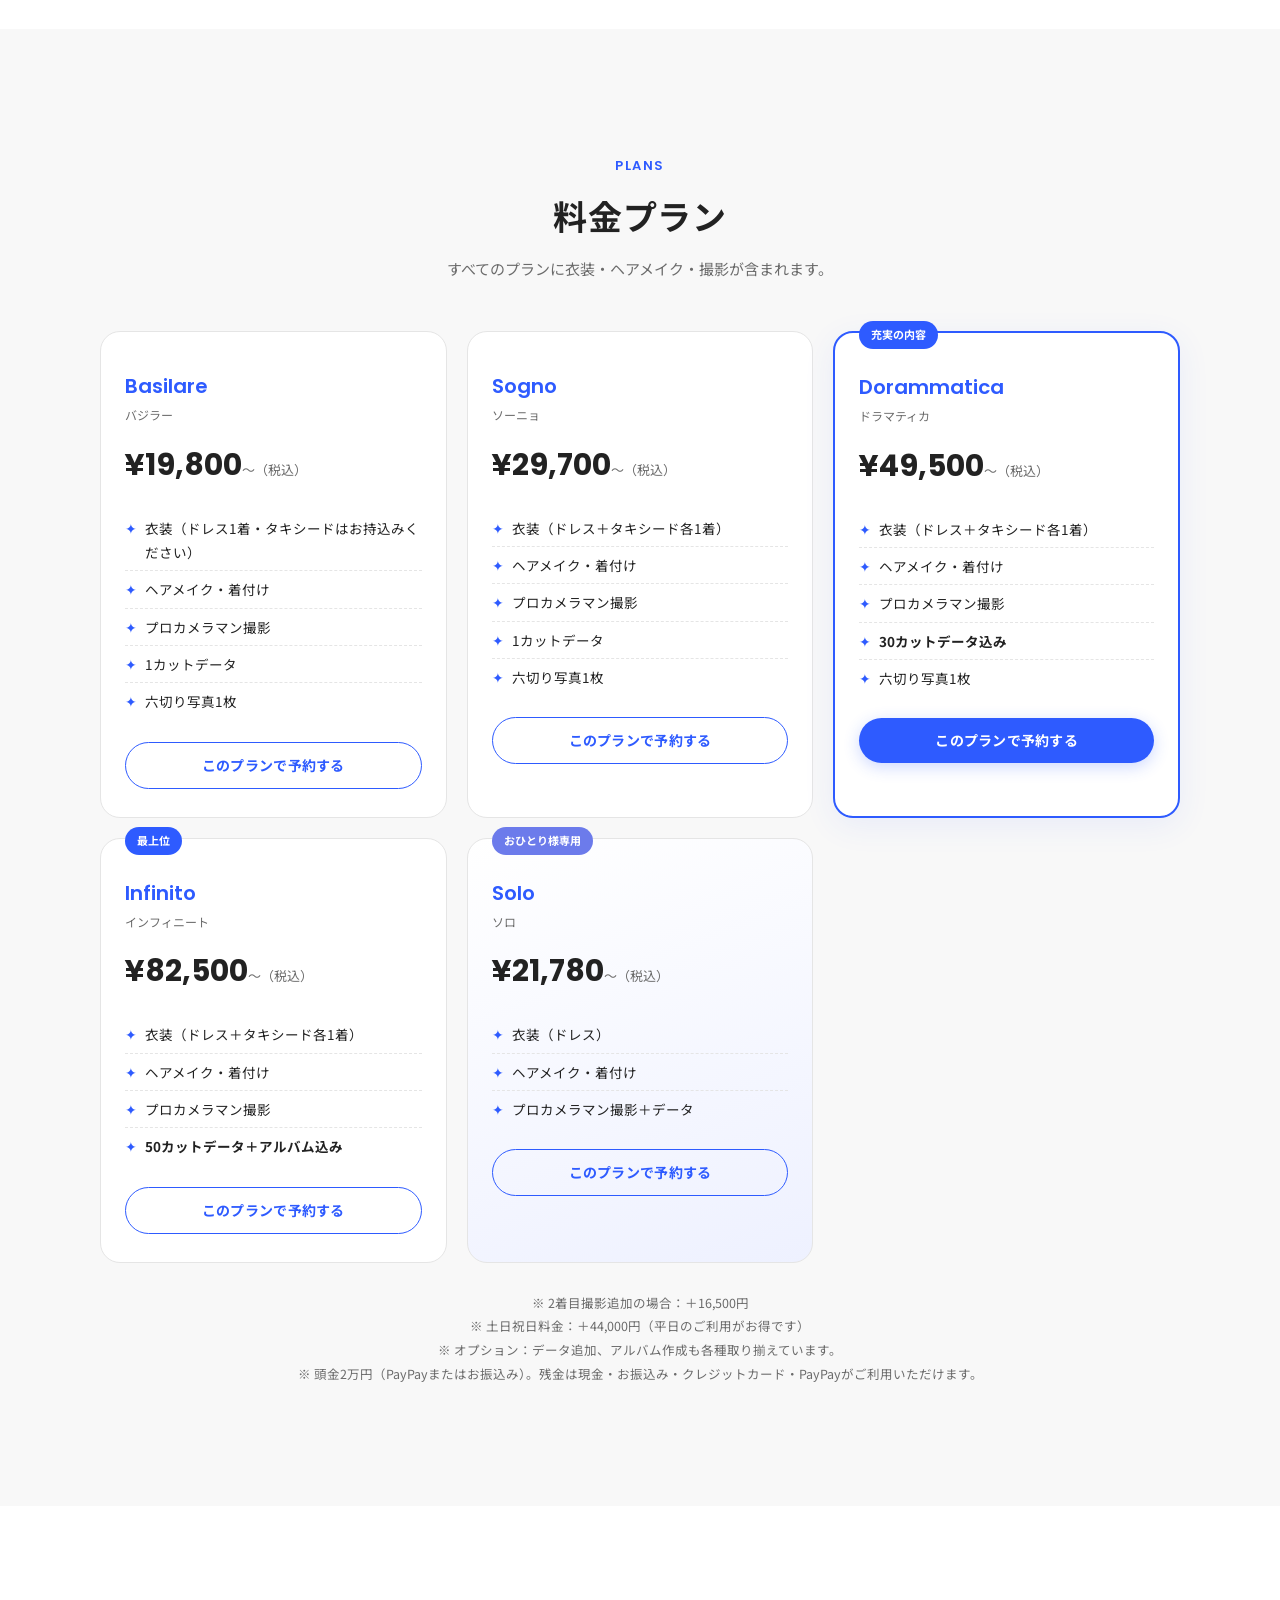
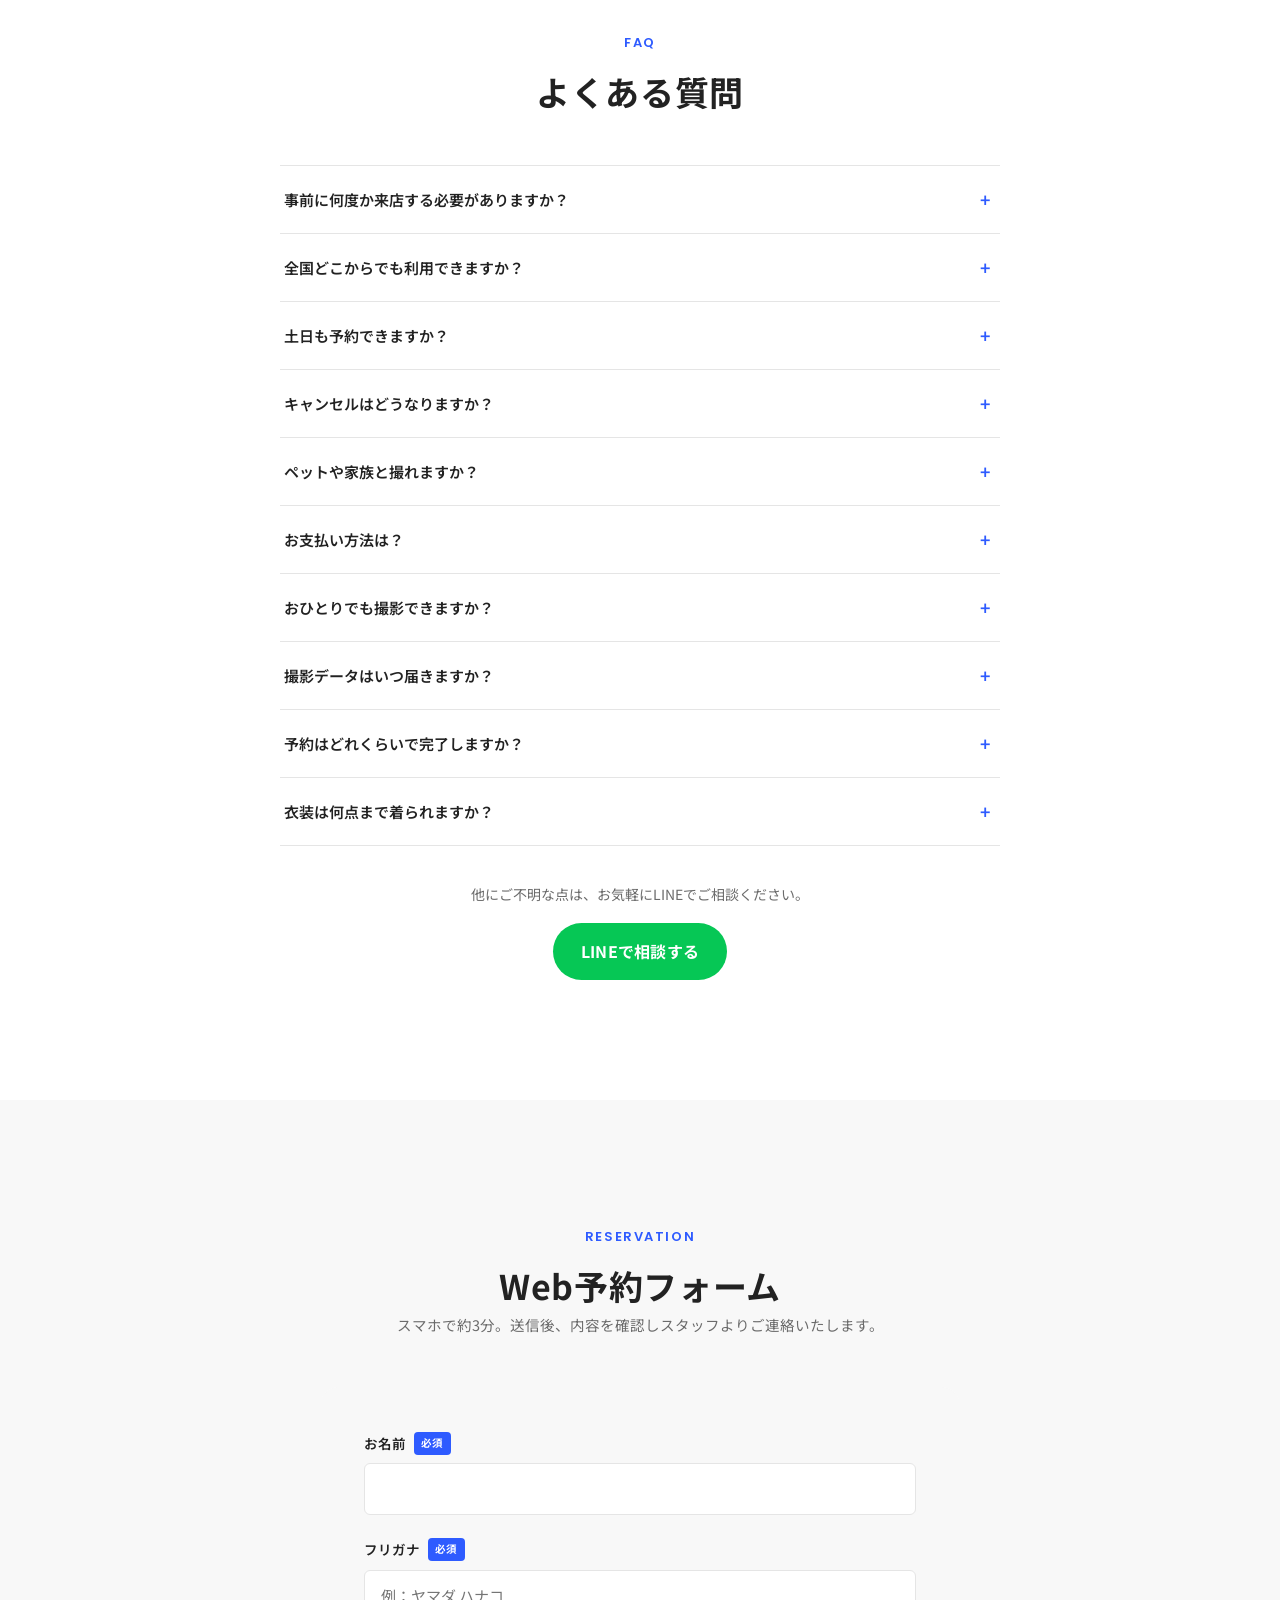
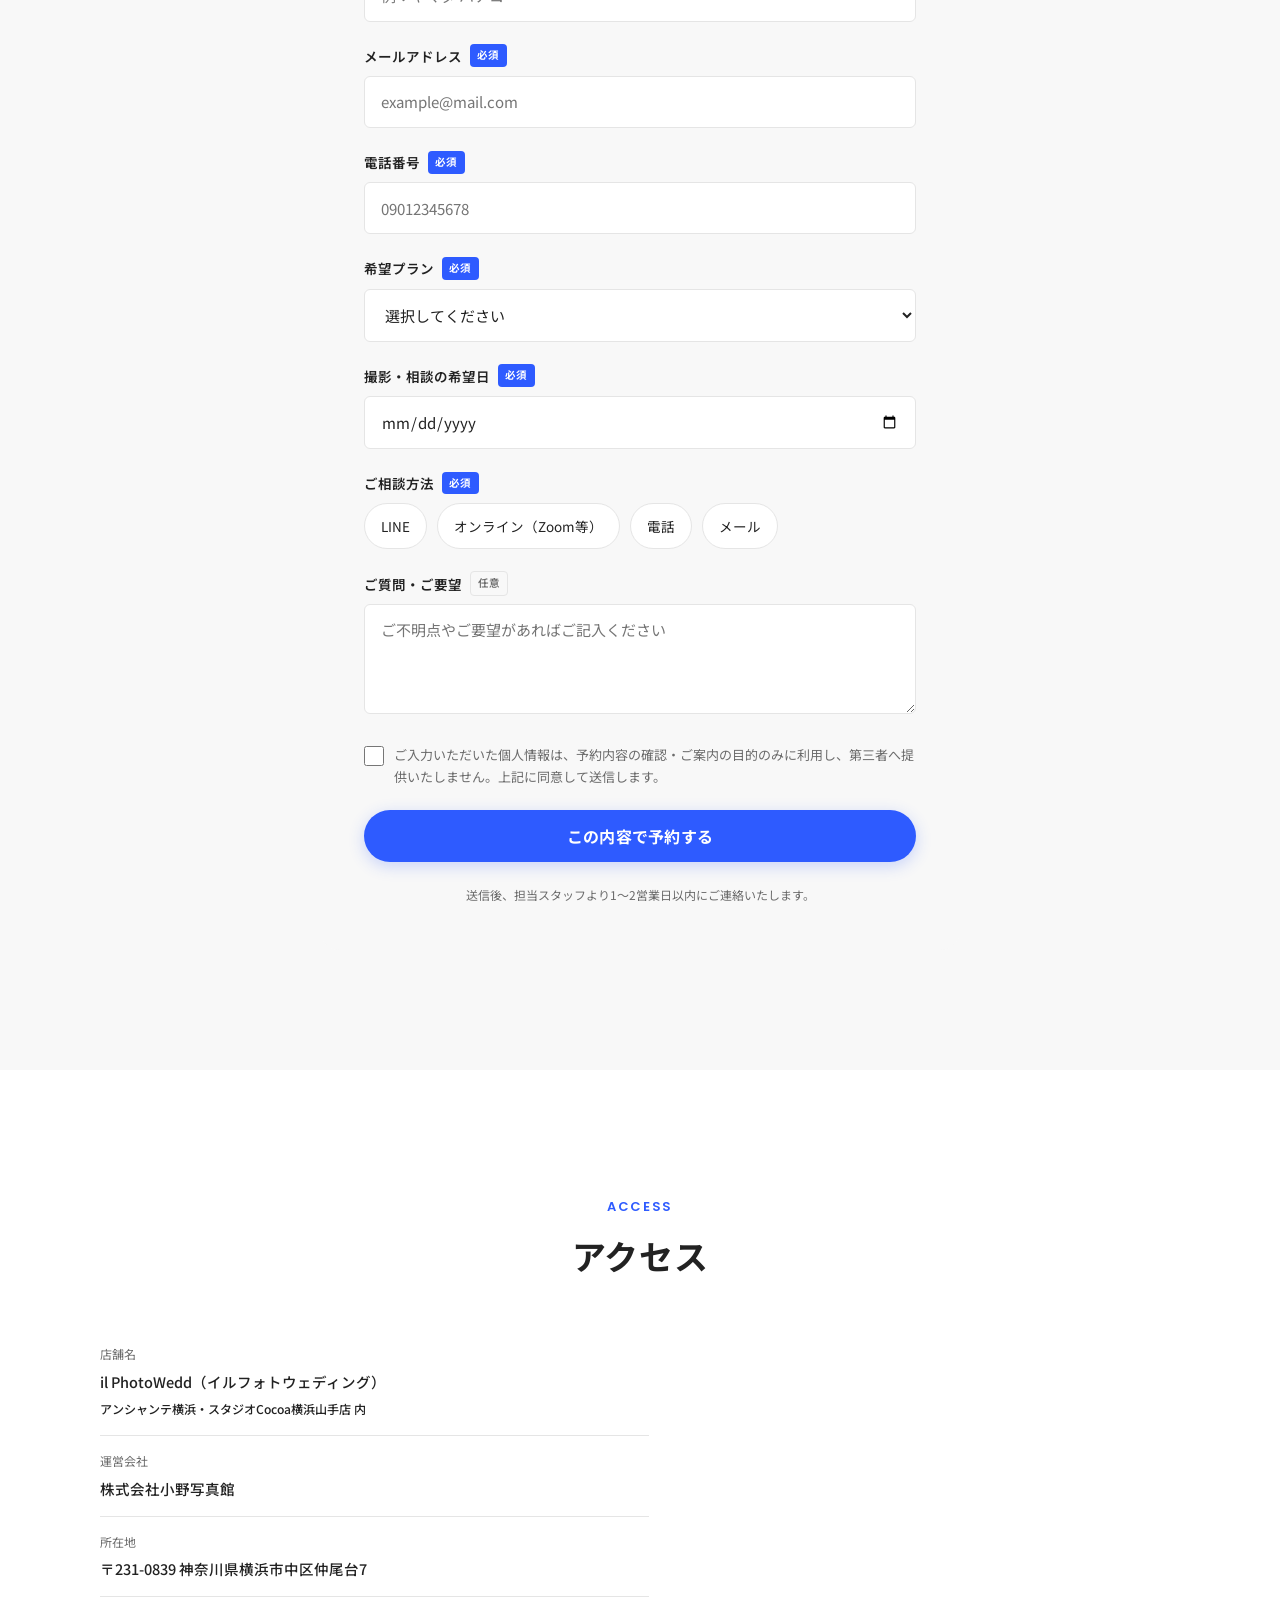
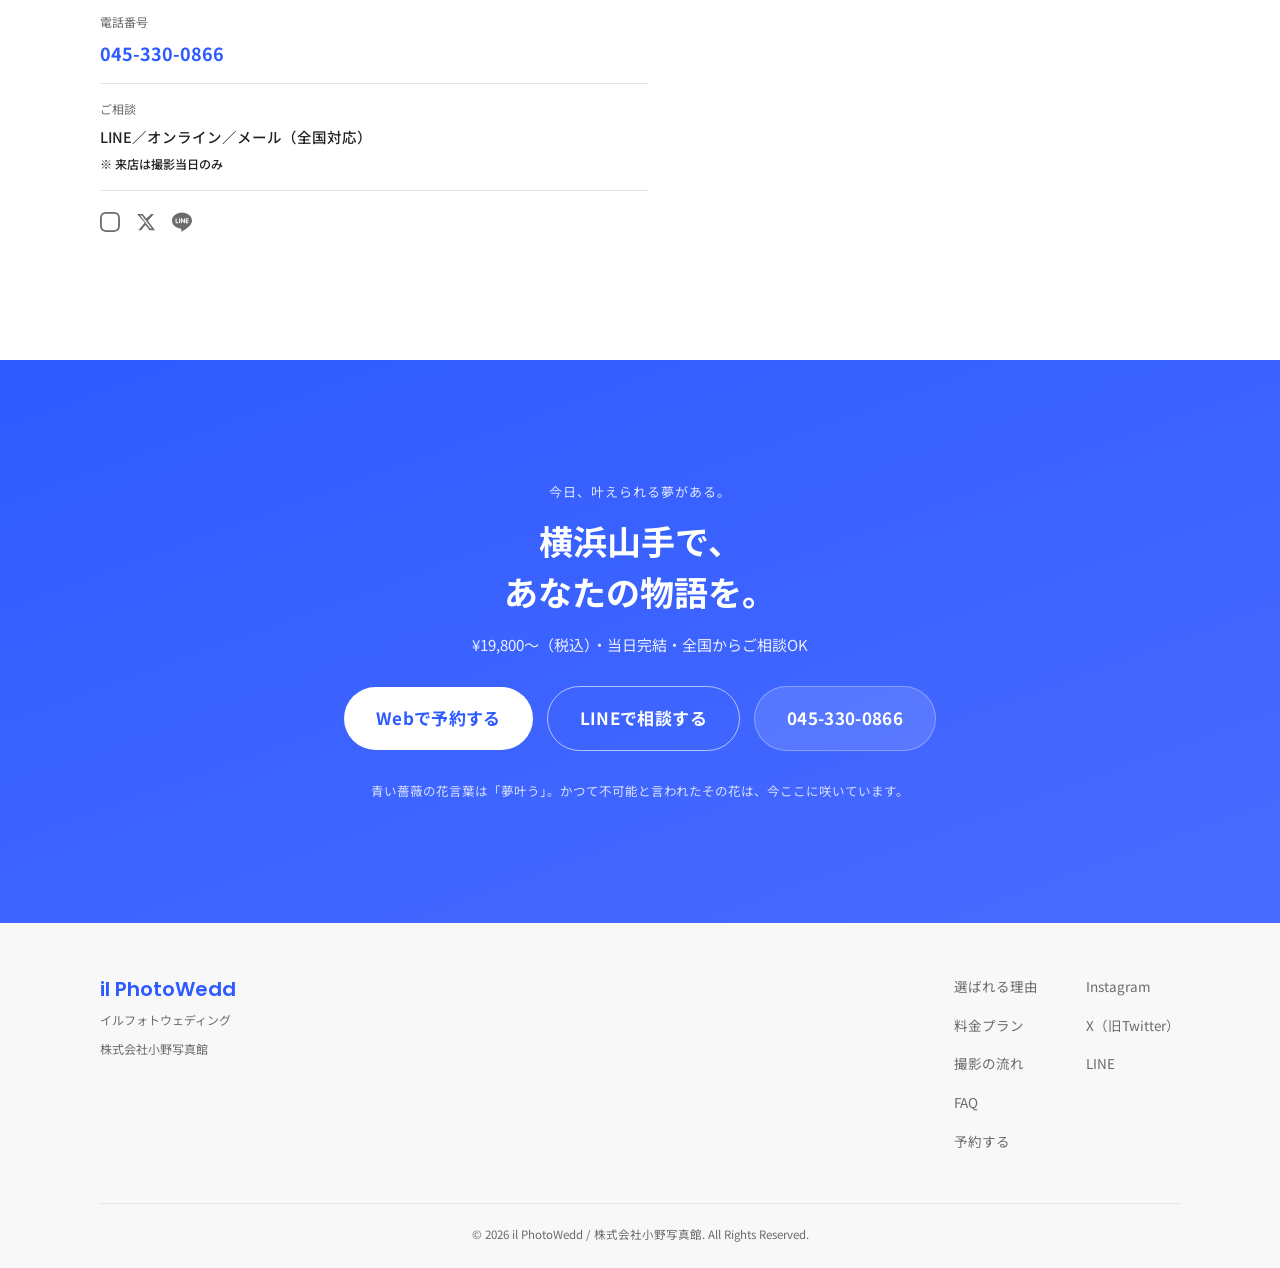
==== commit 62b2a7fd: "土日祝日料金を＋44,000円に変更、ヒーロー直下にブランドストーリーを追加 Co-Authored-By: Claude Fable 5 <noreply@anthropic.com>" ====
--- a/index.html
+++ b/index.html
@@ -74,7 +74,7 @@
   "mainEntity": [
     { "@type": "Question", "name": "事前に何度か来店する必要がありますか？", "acceptedAnswer": { "@type": "Answer", "text": "いいえ。撮影当日のご来館のみで完結します。打合せはオンライン・LINE・メールで対応可能です。遠方の方も全国からご利用いただけます。" } },
     { "@type": "Question", "name": "全国どこからでも利用できますか？", "acceptedAnswer": { "@type": "Answer", "text": "はい。事前のご相談・お打合せはオンラインで完結するため、全国どこにお住まいでもご利用いただけます。撮影当日のみ横浜山手の店舗にお越しください。" } },
-    { "@type": "Question", "name": "土日も予約できますか？", "acceptedAnswer": { "@type": "Answer", "text": "はい、承っております。ただし土日祝日は＋55,000円の追加料金がかかります。平日のほうがお得にご利用いただけます。" } },
+    { "@type": "Question", "name": "土日も予約できますか？", "acceptedAnswer": { "@type": "Answer", "text": "はい、承っております。ただし土日祝日は＋44,000円の追加料金がかかります。平日のほうがお得にご利用いただけます。" } },
     { "@type": "Question", "name": "キャンセルはどうなりますか？", "acceptedAnswer": { "@type": "Answer", "text": "キャンセル料は次の通りです。お申込後から撮影2週間前まで：申込金2万円、2週間前から1週間前まで：最終見積金額の30％、1週間前から前日：最終見積金額の50％、当日：最終見積金額の100％。" } },
     { "@type": "Question", "name": "ペットや家族と撮れますか？", "acceptedAnswer": { "@type": "Answer", "text": "はい、対応可能です。ペット同伴や家族との撮影もお気軽にご相談ください。" } },
     { "@type": "Question", "name": "お支払い方法は？", "acceptedAnswer": { "@type": "Answer", "text": "頭金は2万円で、PayPayまたはお振込みにてお支払いいただきます。残金は現金・お振込み・クレジットカード・PayPayがご利用いただけます。" } },
@@ -163,6 +163,22 @@
       </ul>
     </div>
   </div>
+
+  <!-- ===== ブランドストーリー ===== -->
+  <section class="l-section c-story" id="story" aria-labelledby="story-title">
+    <div class="l-container l-container--narrow">
+      <div class="c-section-header js-fade">
+        <p class="c-section-header__label u-en">OUR STORY</p>
+        <h2 class="c-section-header__title" id="story-title">今日、叶えられる夢がある。</h2>
+      </div>
+      <div class="c-story__body js-fade">
+        <p>il PhotoWedd（イルフォトウェディング）——<br class="u-en">略して<strong>「浸透するヤバいフォトウェディング」</strong>。</p>
+        <p>私たちは、日本最安で"最幸"の体験をお届けするために生まれた、<strong>一日撮影完結型</strong>のウェディングフォトブランドです。究極のコスパとタイパで、撮影当日のご来館のみで、想像以上の結婚写真と感動をお約束します。</p>
+        <p>ロゴの青い薔薇（ブルーローズ）の花言葉は<strong>「夢叶う」</strong>。新しいスタイルと価値観で、一人でも多くの新郎新婦、ふうふ、カップルの憧れと夢を叶えたい。あなたの節目、記念日、人生の一日を、私たちに託してください。</p>
+        <p>運営は創業48周年を迎える株式会社小野写真館グループ。ミッションは「世界に笑顔、幸せ、感動を連鎖させる」。il PhotoWedd 横浜山手店で、皆様と出会える日を心から願っています。</p>
+      </div>
+    </div>
+  </section>
 
   <!-- ===== 02 共感 ===== -->
   <section class="l-section" id="empathy" aria-labelledby="empathy-title">
@@ -515,7 +531,7 @@
           <a href="#reserve" class="c-btn c-btn--outline c-btn--block c-btn--sm" data-gtag="cta_click:plan-solo">このプランで予約する</a>
         </div>
       </div>
-      <p class="c-plans__note js-fade">※ 2着目撮影追加の場合：＋16,500円<br>※ 土日祝日料金：＋55,000円（平日のご利用がお得です）<br>※ オプション：データ追加、アルバム作成も各種取り揃えています。<br>※ 頭金2万円（PayPayまたはお振込み）。残金は現金・お振込み・クレジットカード・PayPayがご利用いただけます。</p>
+      <p class="c-plans__note js-fade">※ 2着目撮影追加の場合：＋16,500円<br>※ 土日祝日料金：＋44,000円（平日のご利用がお得です）<br>※ オプション：データ追加、アルバム作成も各種取り揃えています。<br>※ 頭金2万円（PayPayまたはお振込み）。残金は現金・お振込み・クレジットカード・PayPayがご利用いただけます。</p>
     </div>
   </section>
 
@@ -537,7 +553,7 @@
         </div>
         <div class="c-faq-item">
           <dt class="c-faq-item__q" role="button" tabindex="0" aria-expanded="false"><span>土日も予約できますか？</span><span class="c-faq-item__icon" aria-hidden="true">+</span></dt>
-          <dd class="c-faq-item__a"><div class="c-faq-item__a-inner">はい、承っております。ただし土日祝日は＋55,000円の追加料金がかかります。平日のほうがお得にご利用いただけます。</div></dd>
+          <dd class="c-faq-item__a"><div class="c-faq-item__a-inner">はい、承っております。ただし土日祝日は＋44,000円の追加料金がかかります。平日のほうがお得にご利用いただけます。</div></dd>
         </div>
         <div class="c-faq-item">
           <dt class="c-faq-item__q" role="button" tabindex="0" aria-expanded="false"><span>キャンセルはどうなりますか？</span><span class="c-faq-item__icon" aria-hidden="true">+</span></dt>
--- a/css/style.css
+++ b/css/style.css
@@ -551,6 +551,21 @@
 .c-studio-item__title { font-size: 15px; font-weight: 700; margin-bottom: 6px; }
 .c-studio-item__text { font-size: 13px; color: var(--color-text-sub); line-height: 1.8; }
 
+/* ---------- Story（ブランドストーリー） ---------- */
+.c-story__body {
+  max-width: 640px;
+  margin: 0 auto;
+  text-align: center;
+}
+.c-story__body p {
+  font-size: 14.5px;
+  color: var(--color-text-sub);
+  line-height: 2.1;
+  margin-bottom: 22px;
+}
+.c-story__body p:last-child { margin-bottom: 0; }
+.c-story__body strong { color: var(--color-primary); font-weight: 700; }
+
 /* ---------- Solution（解決セクションの写真） ---------- */
 .c-solution__img {
   max-width: 720px;
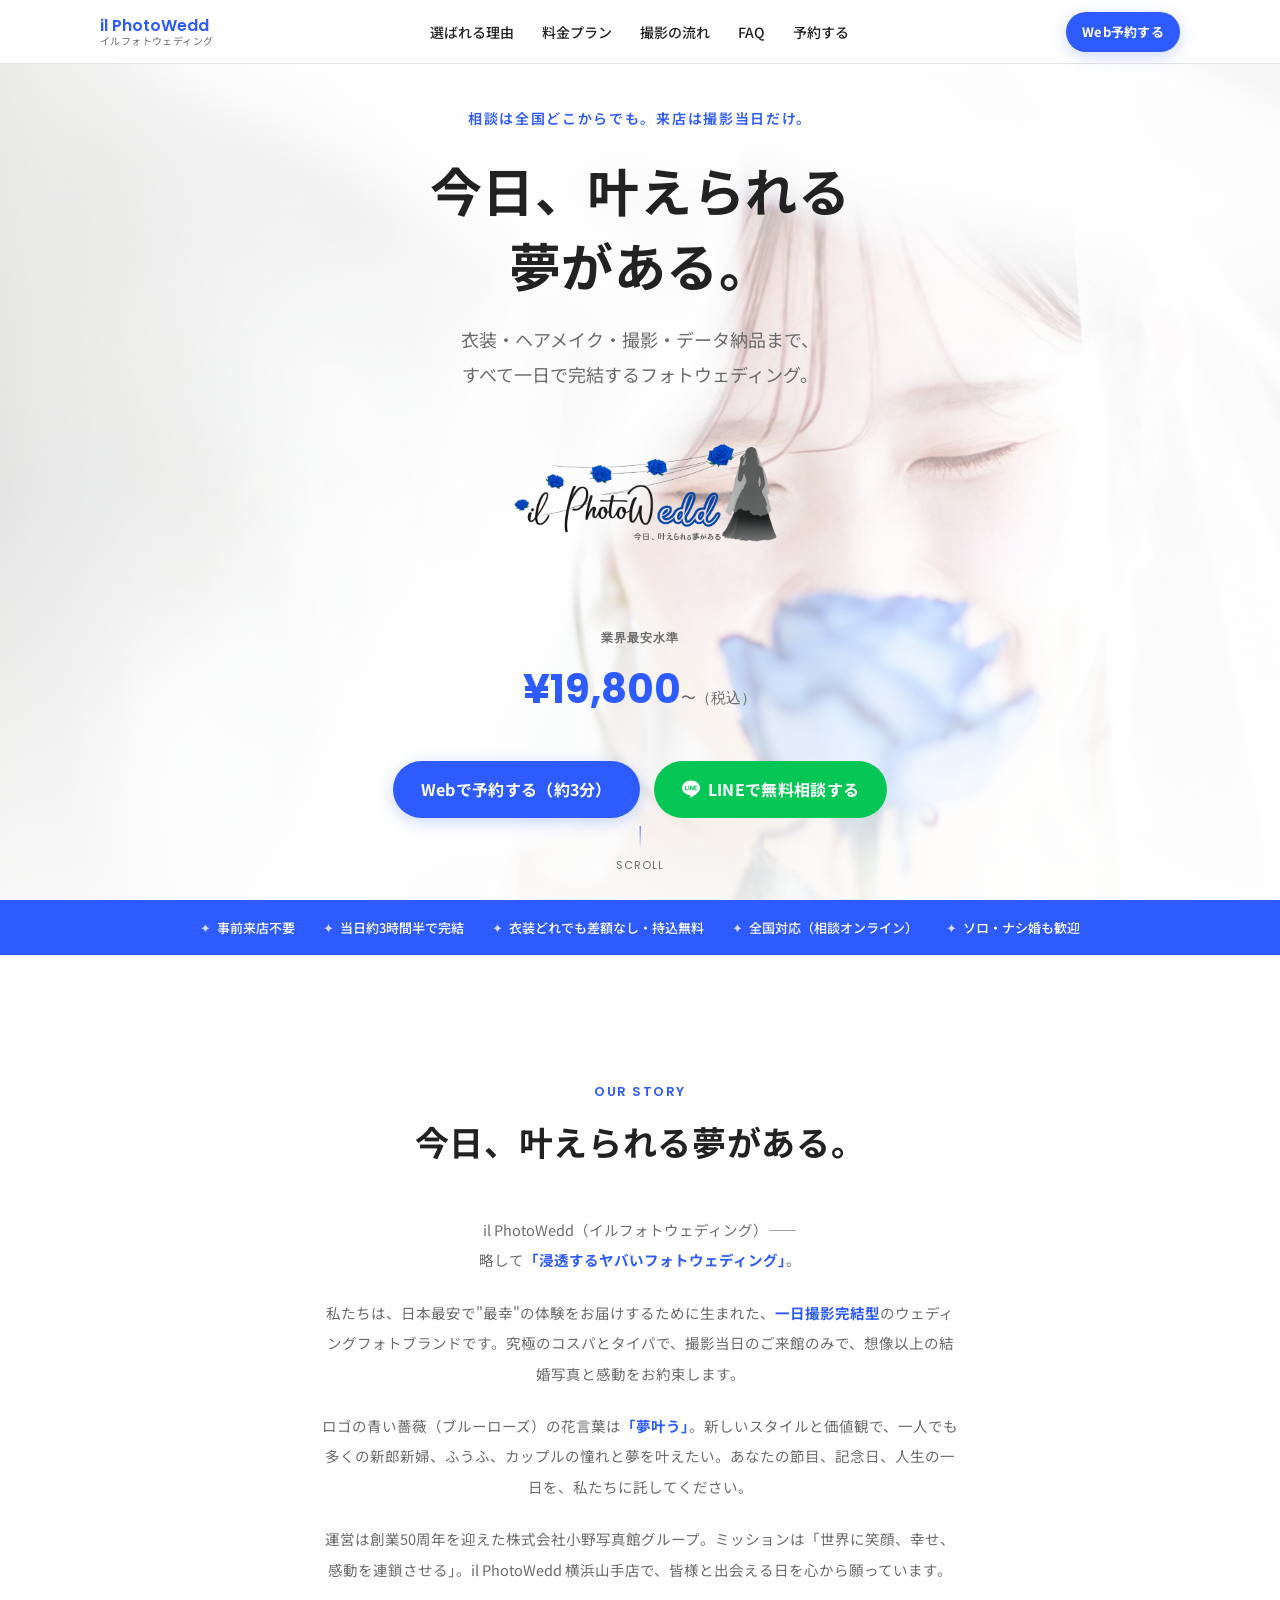
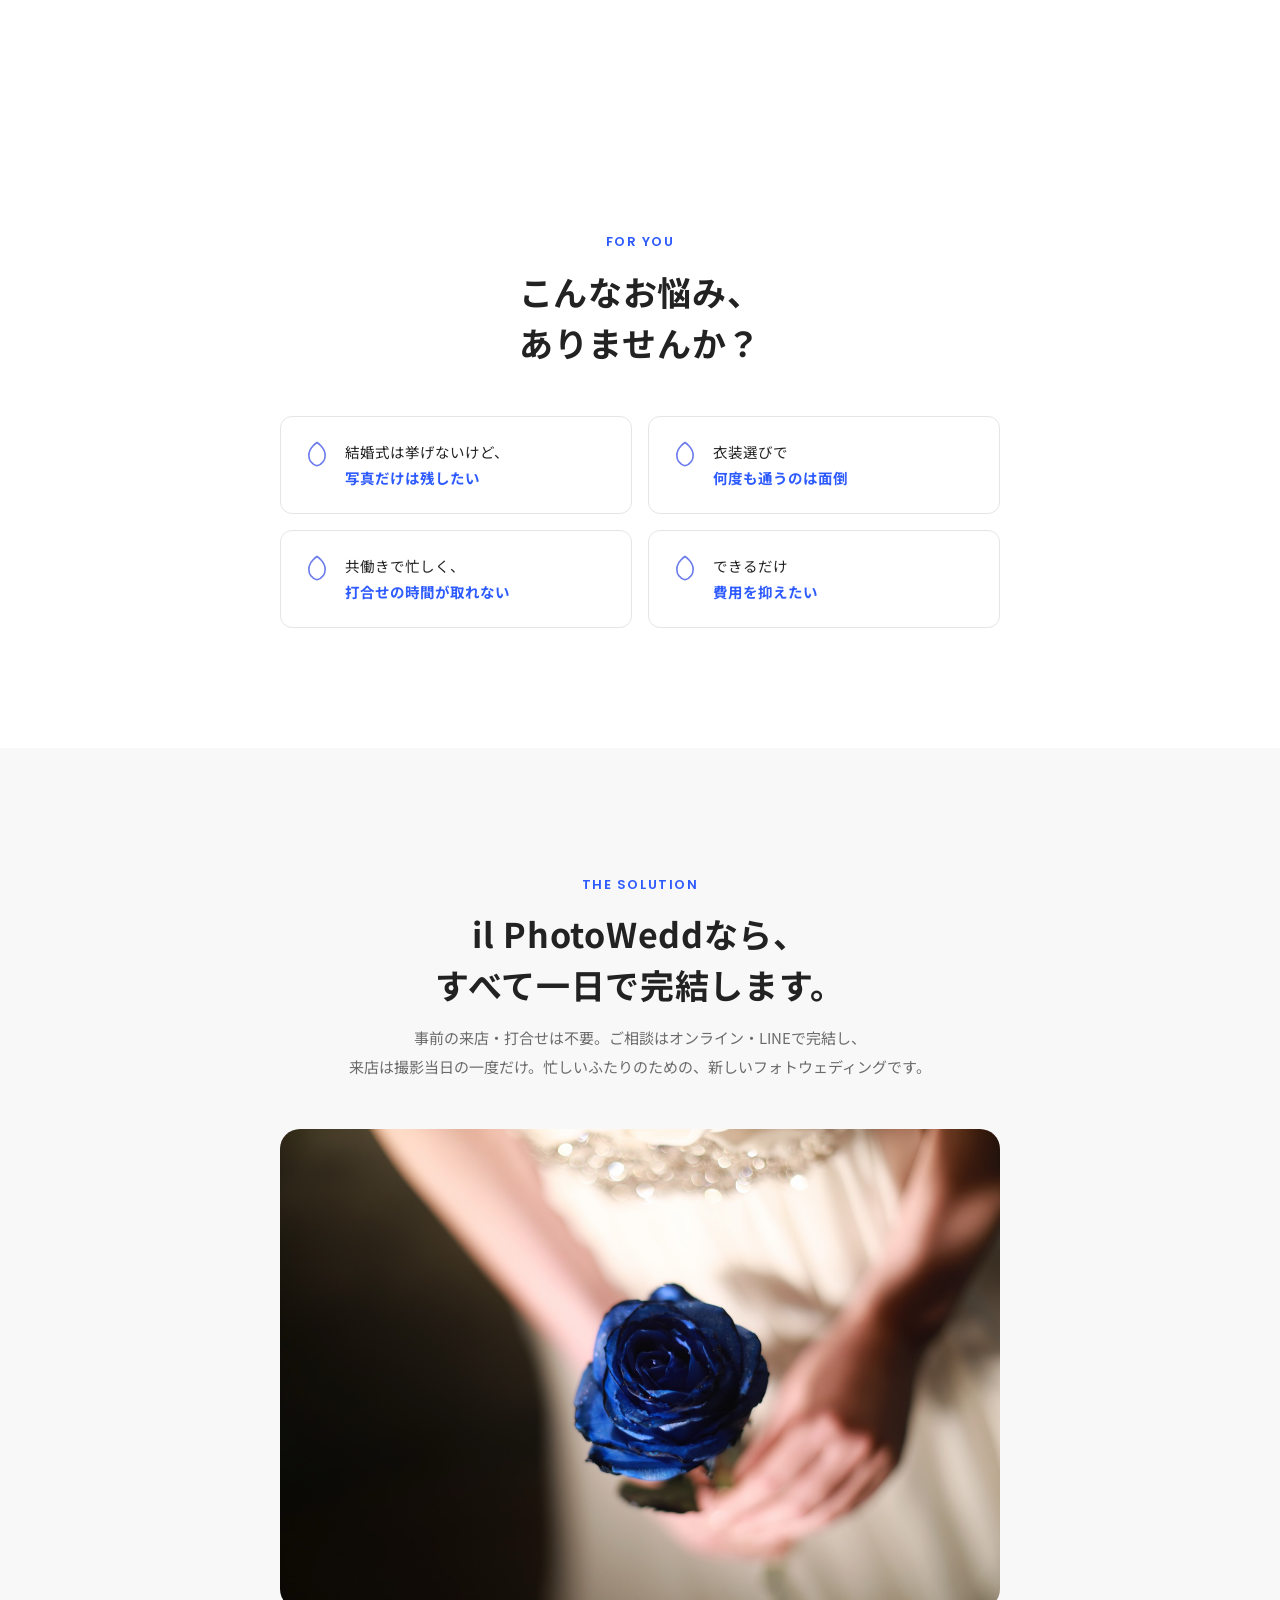
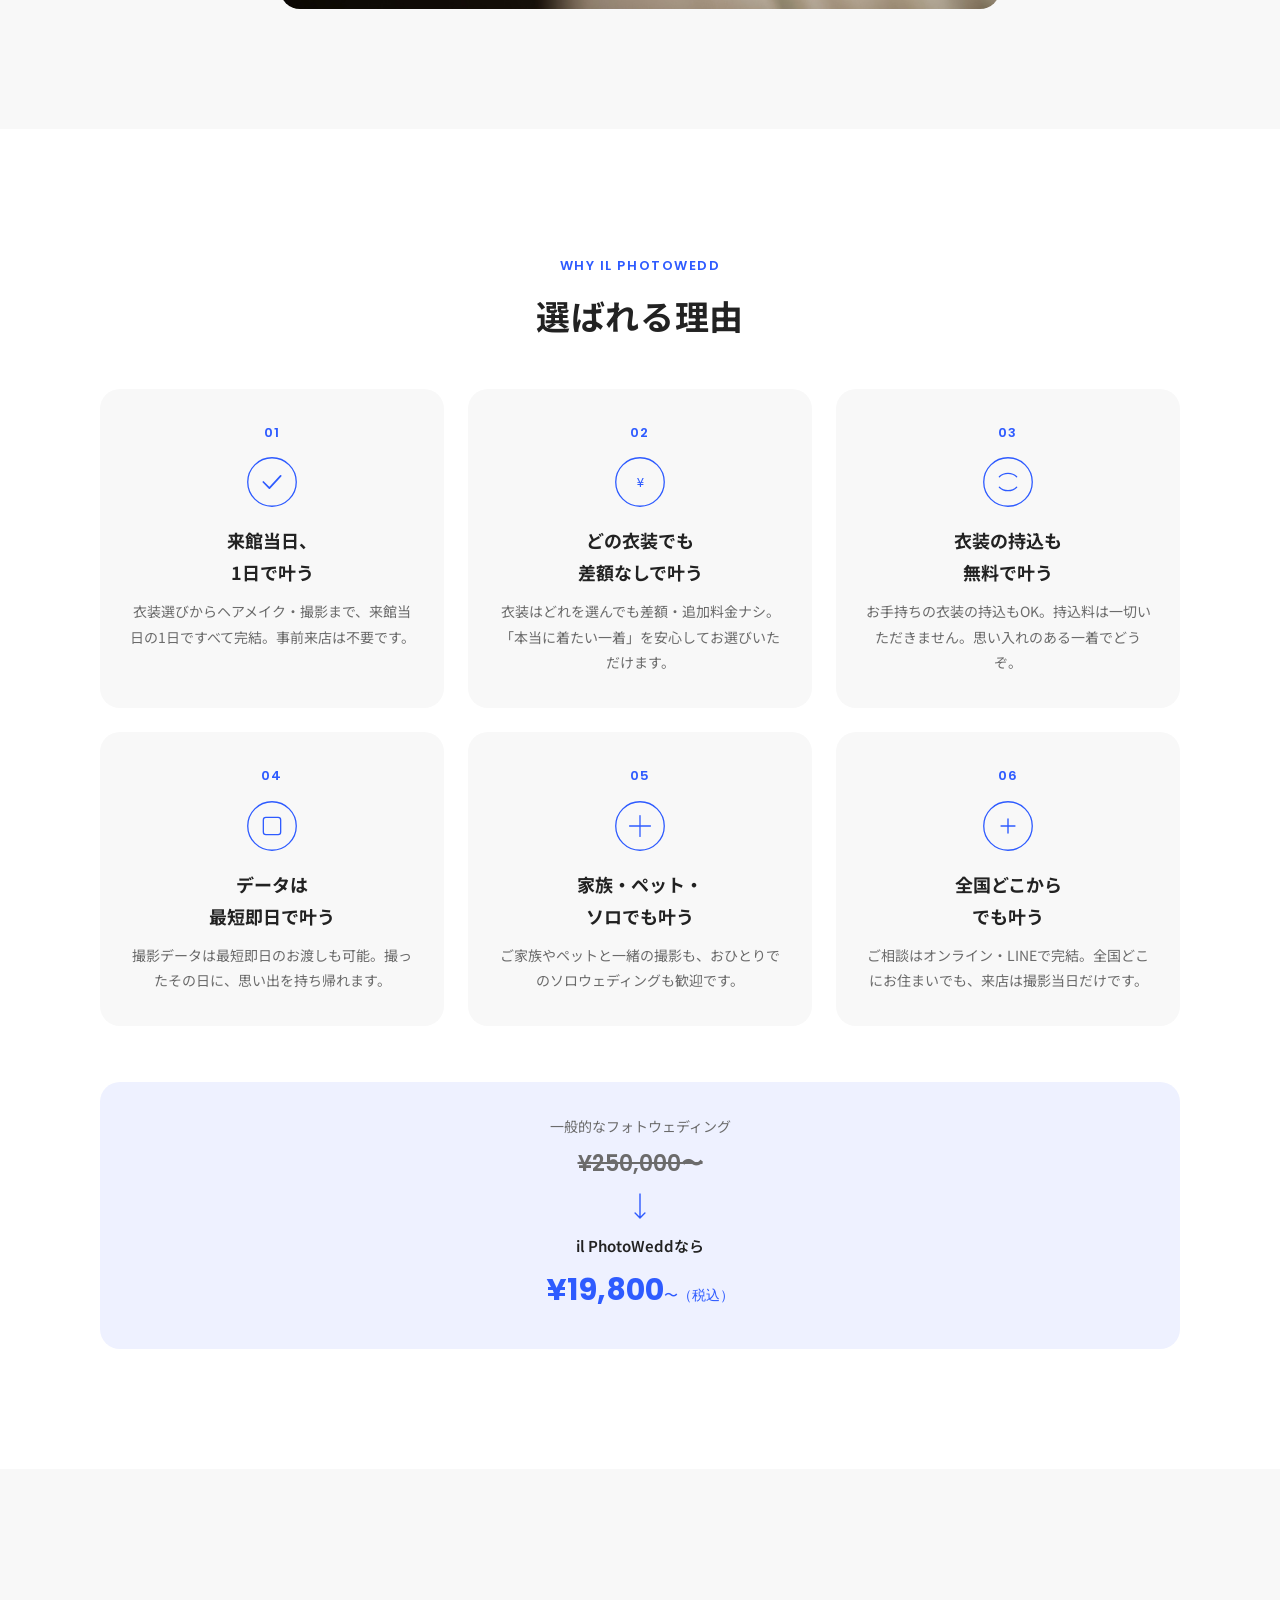
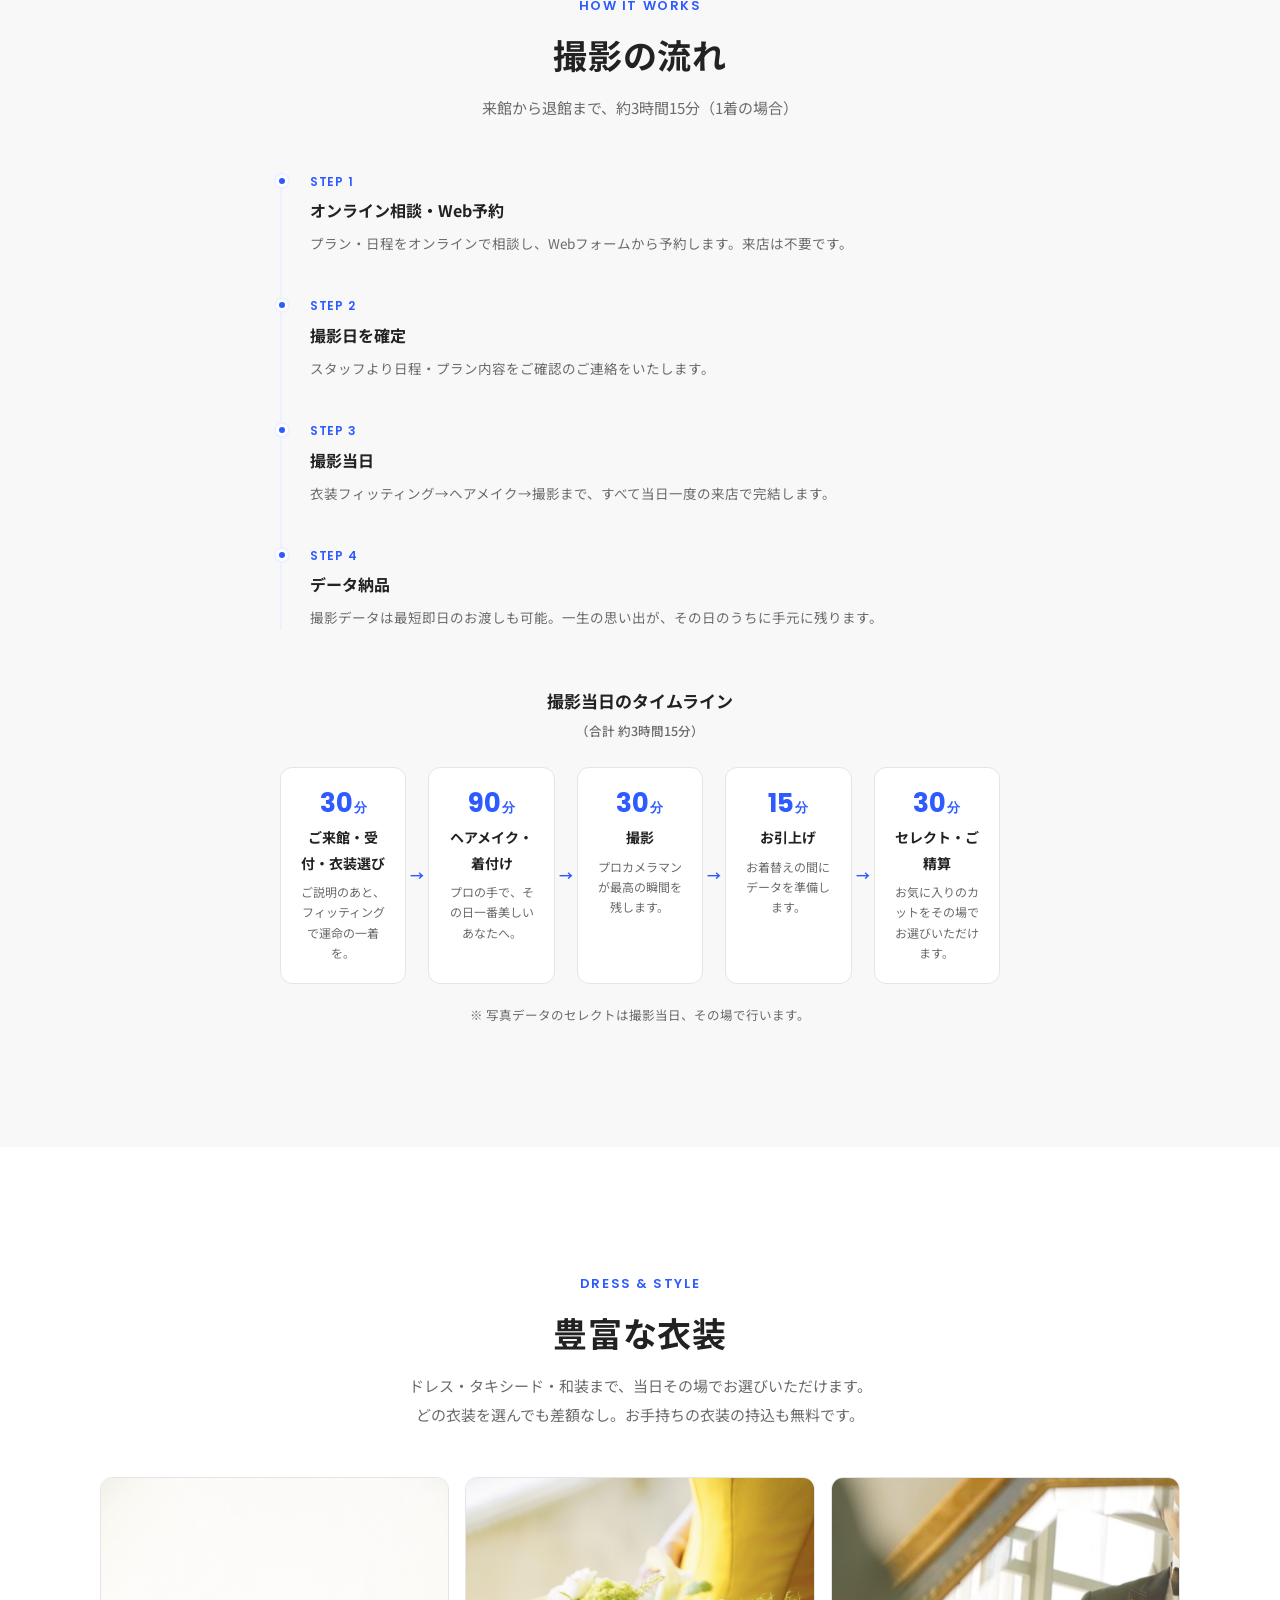
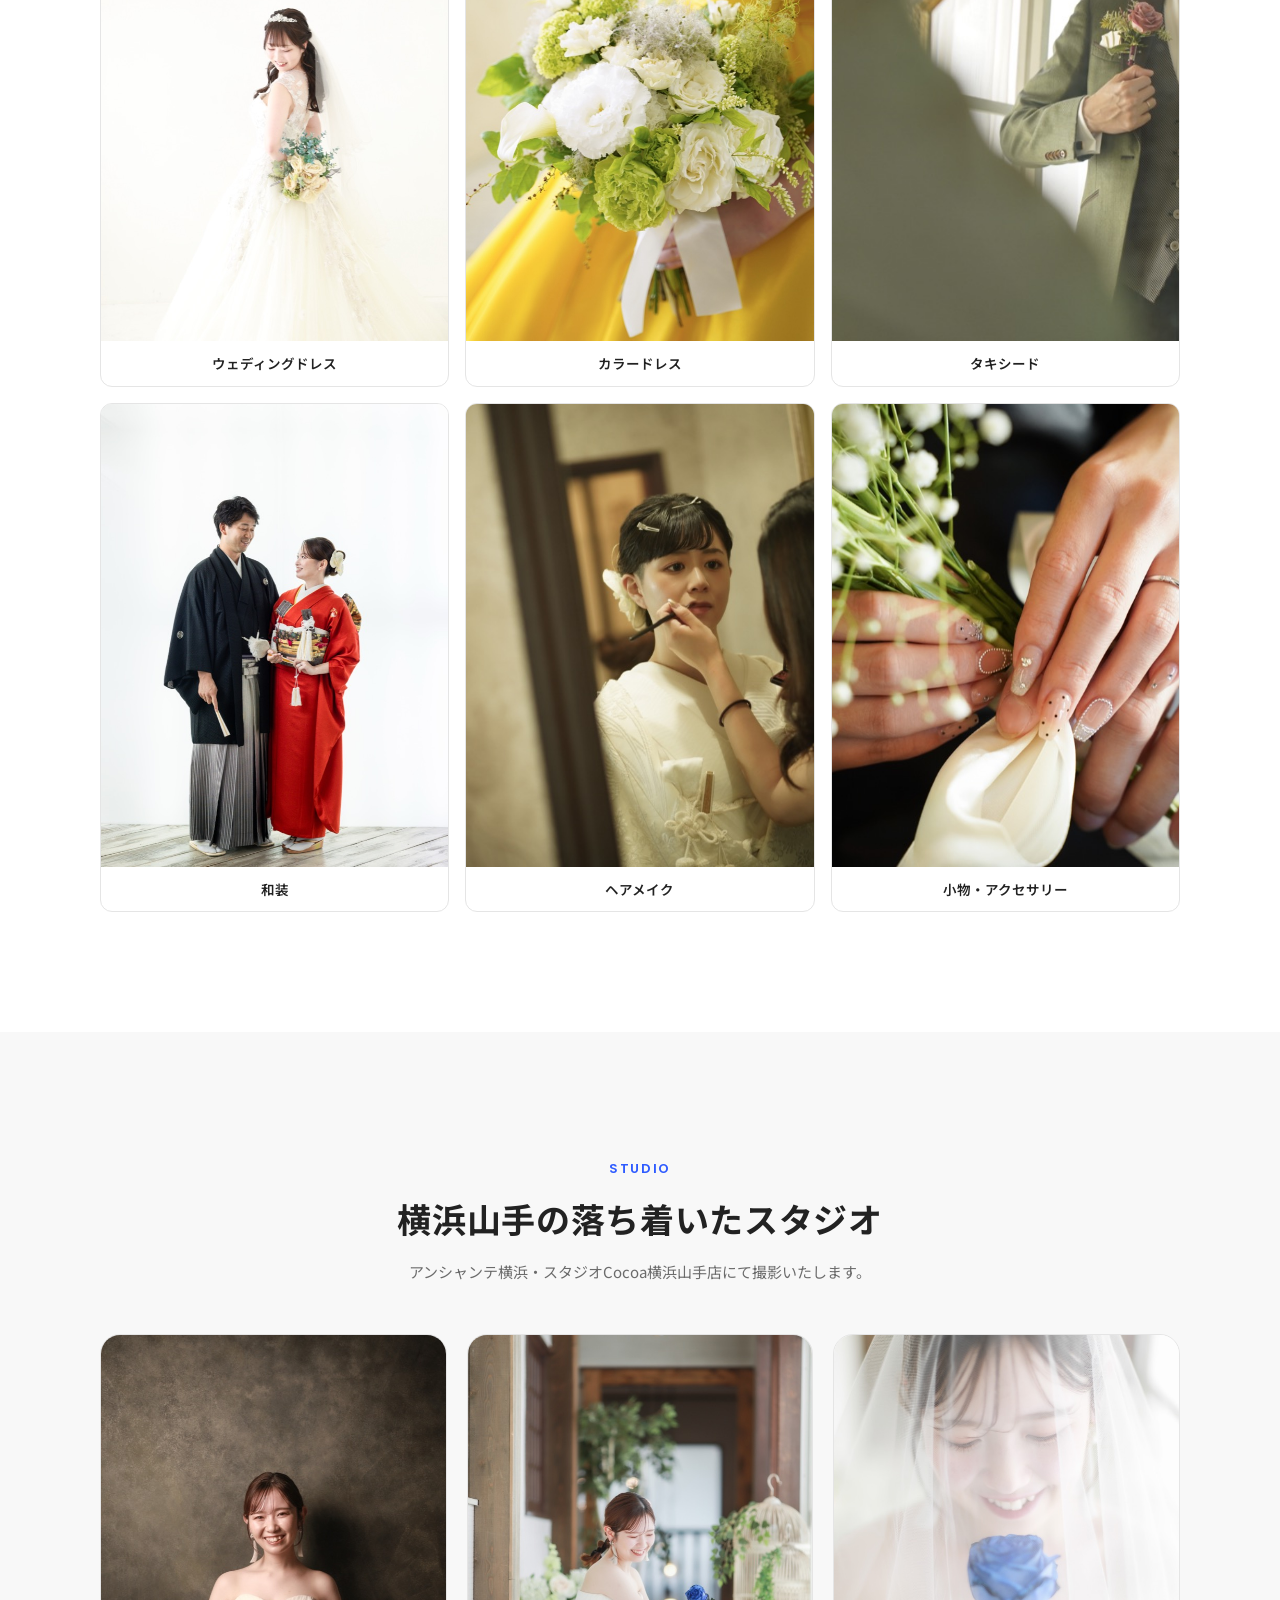
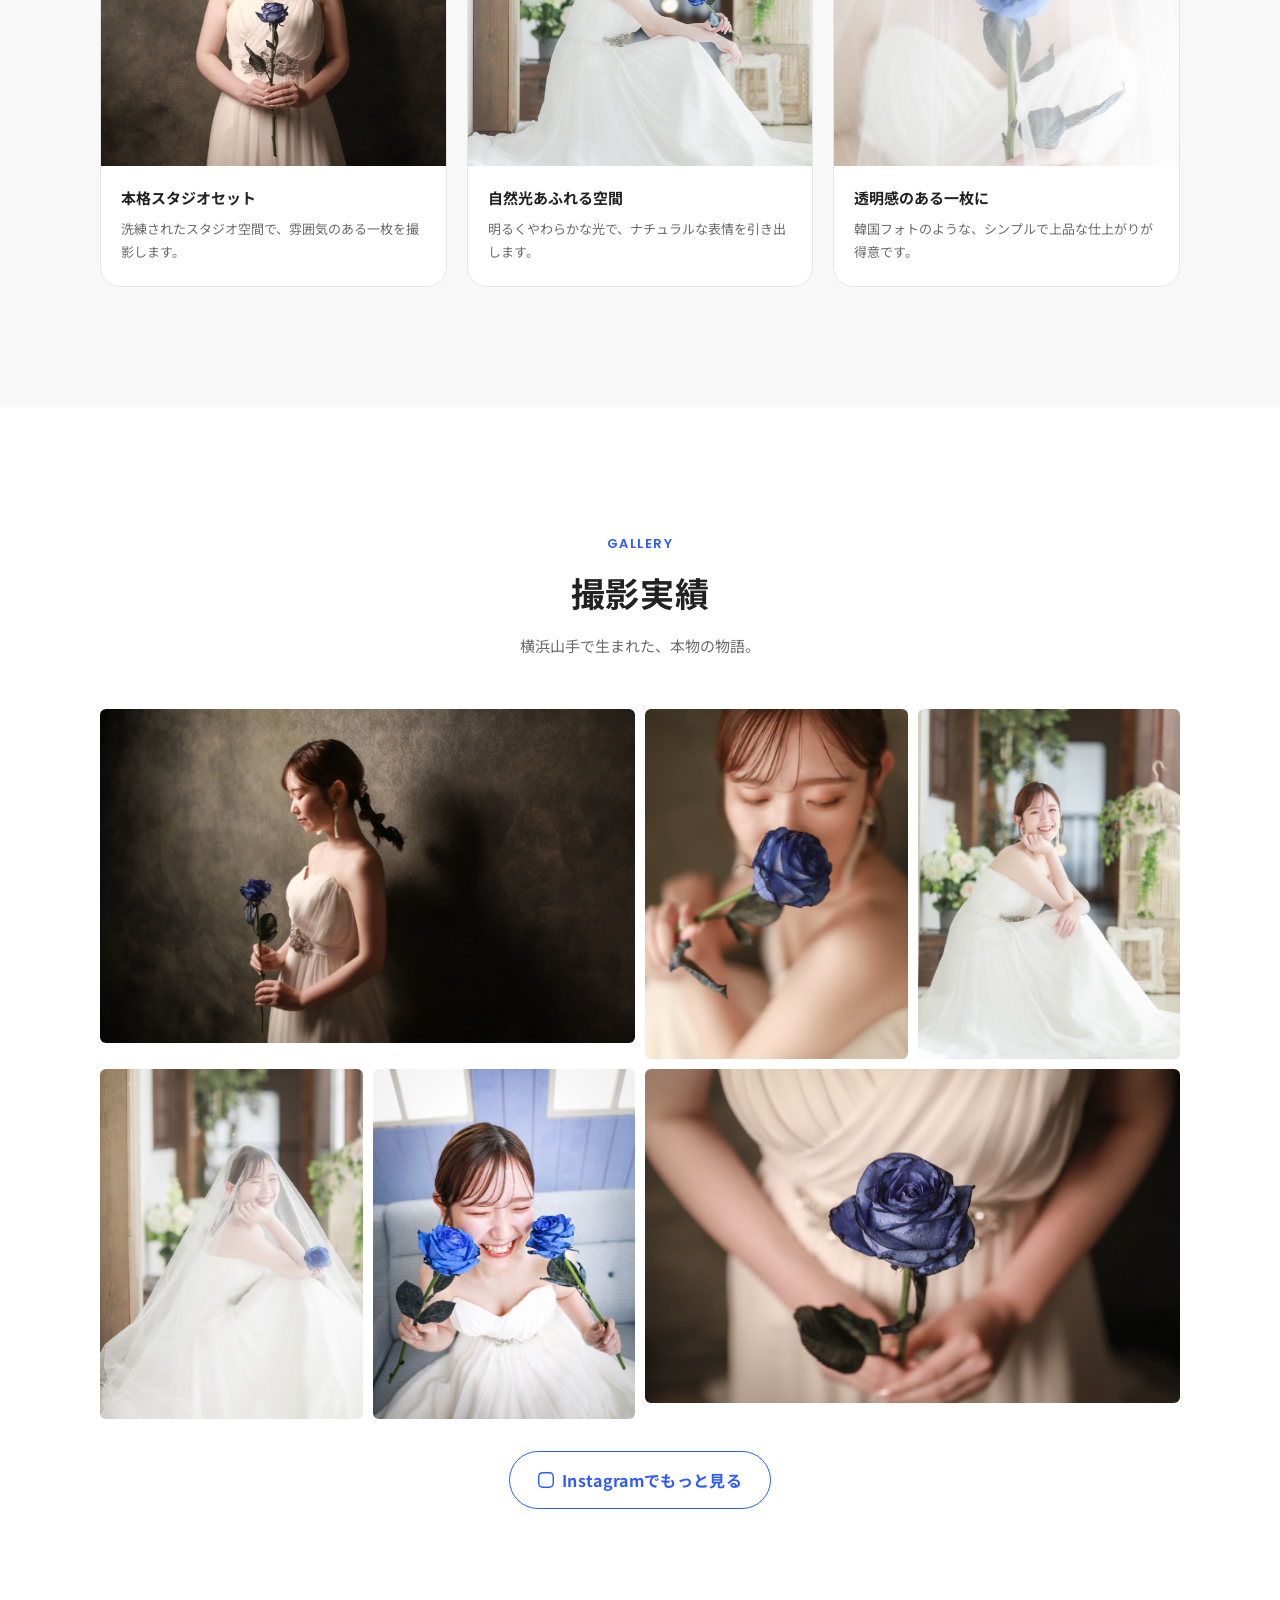
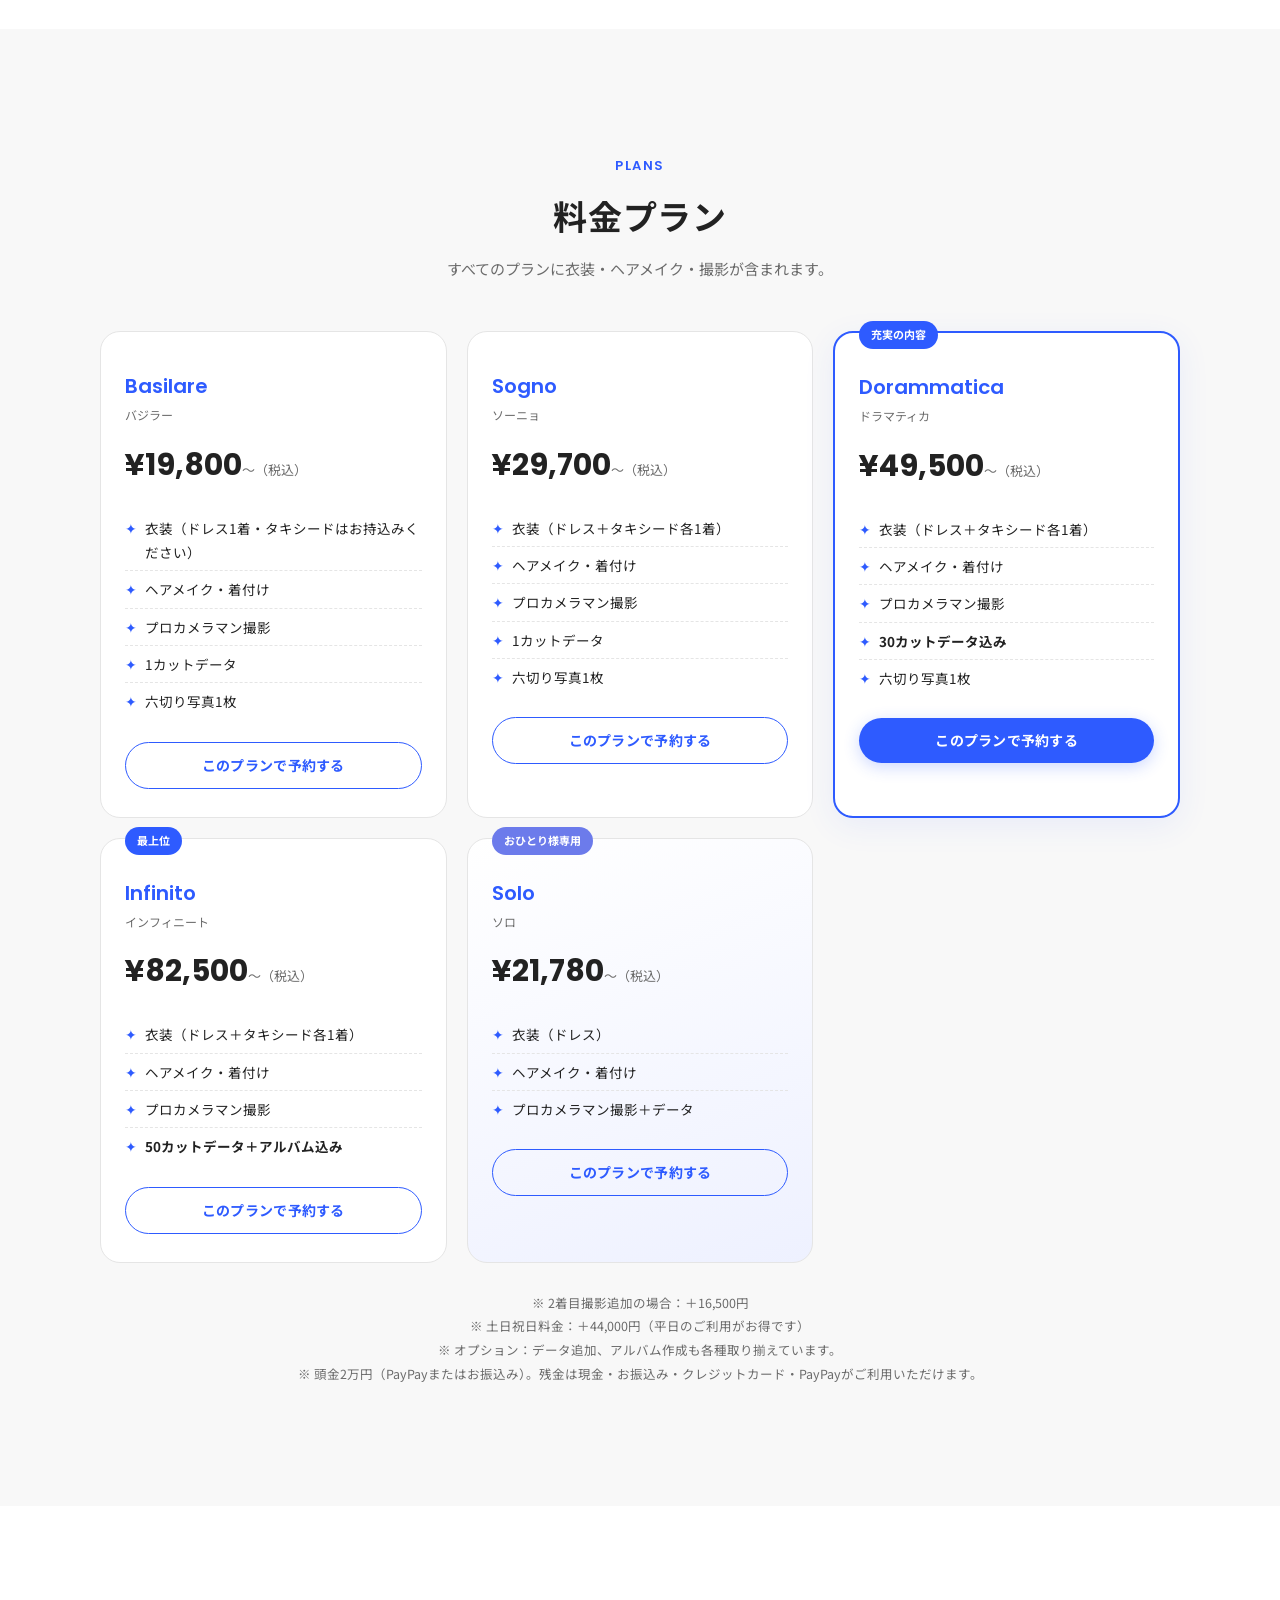
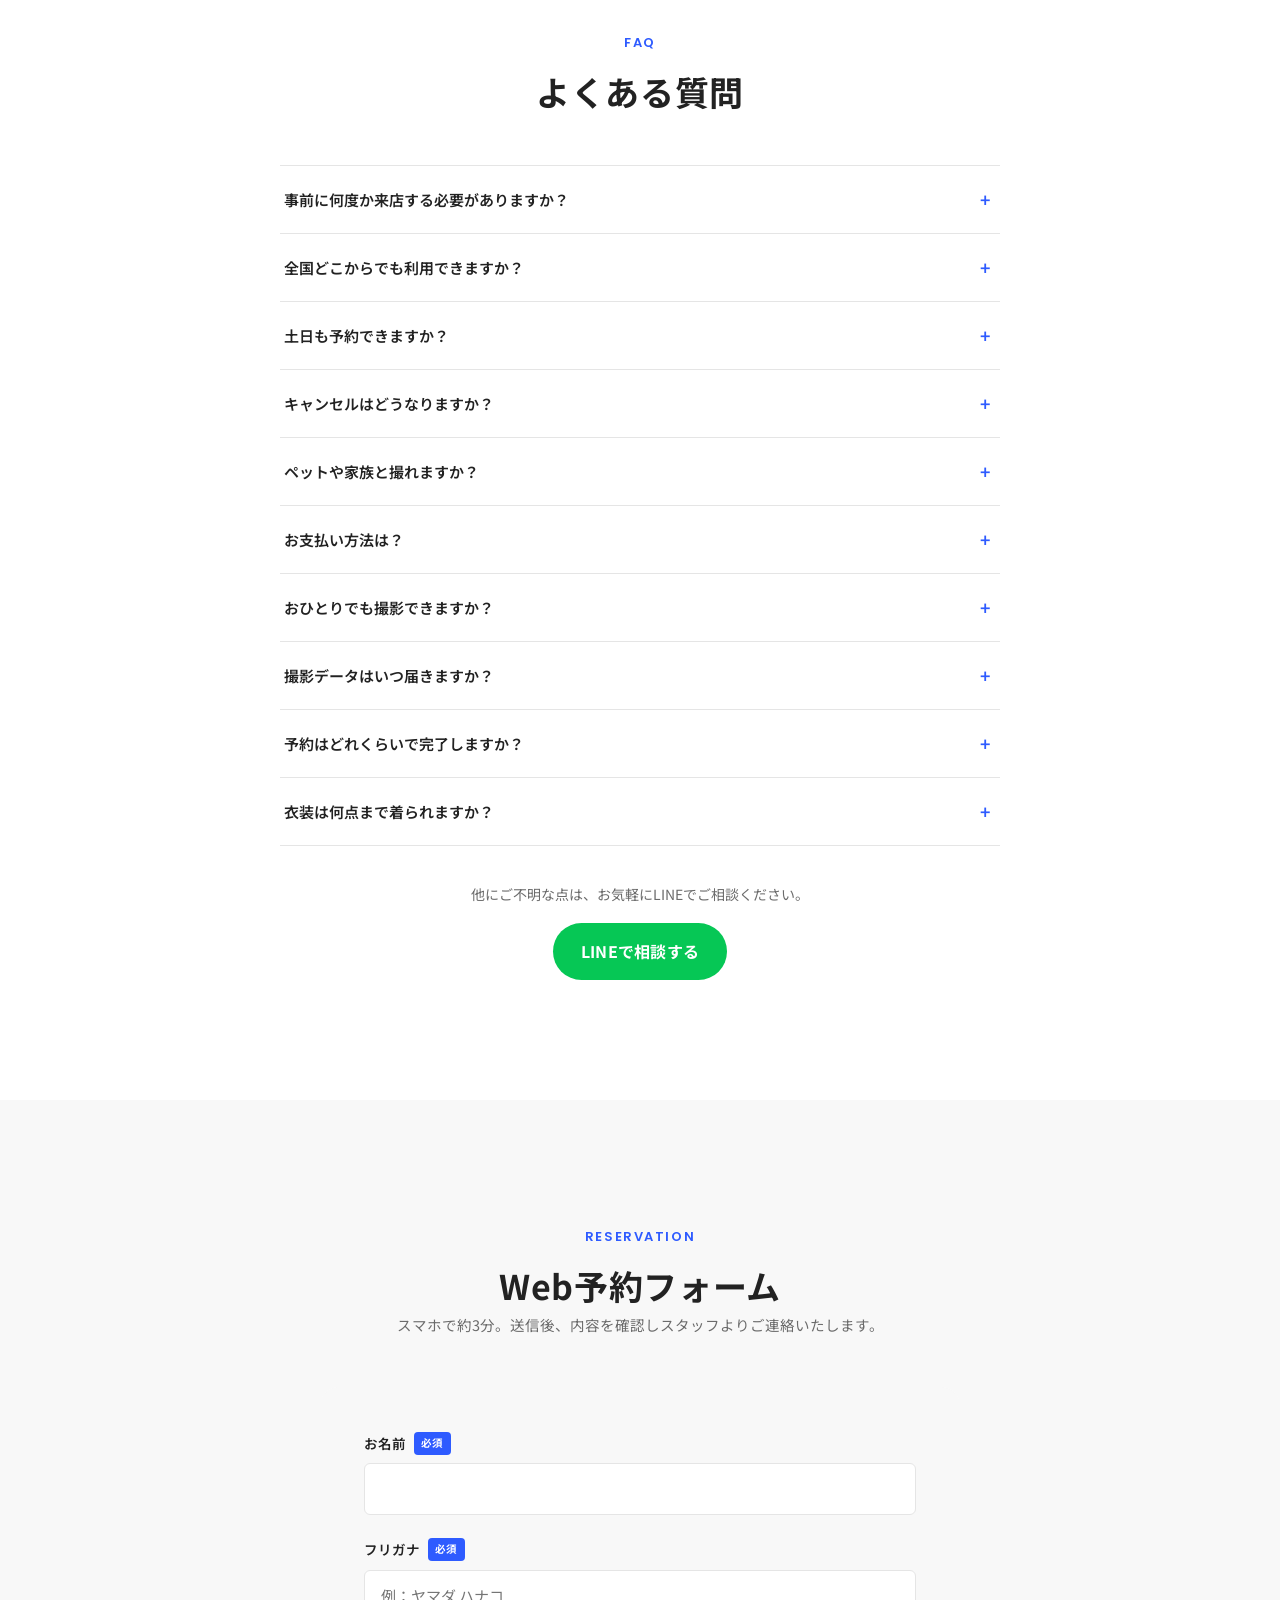
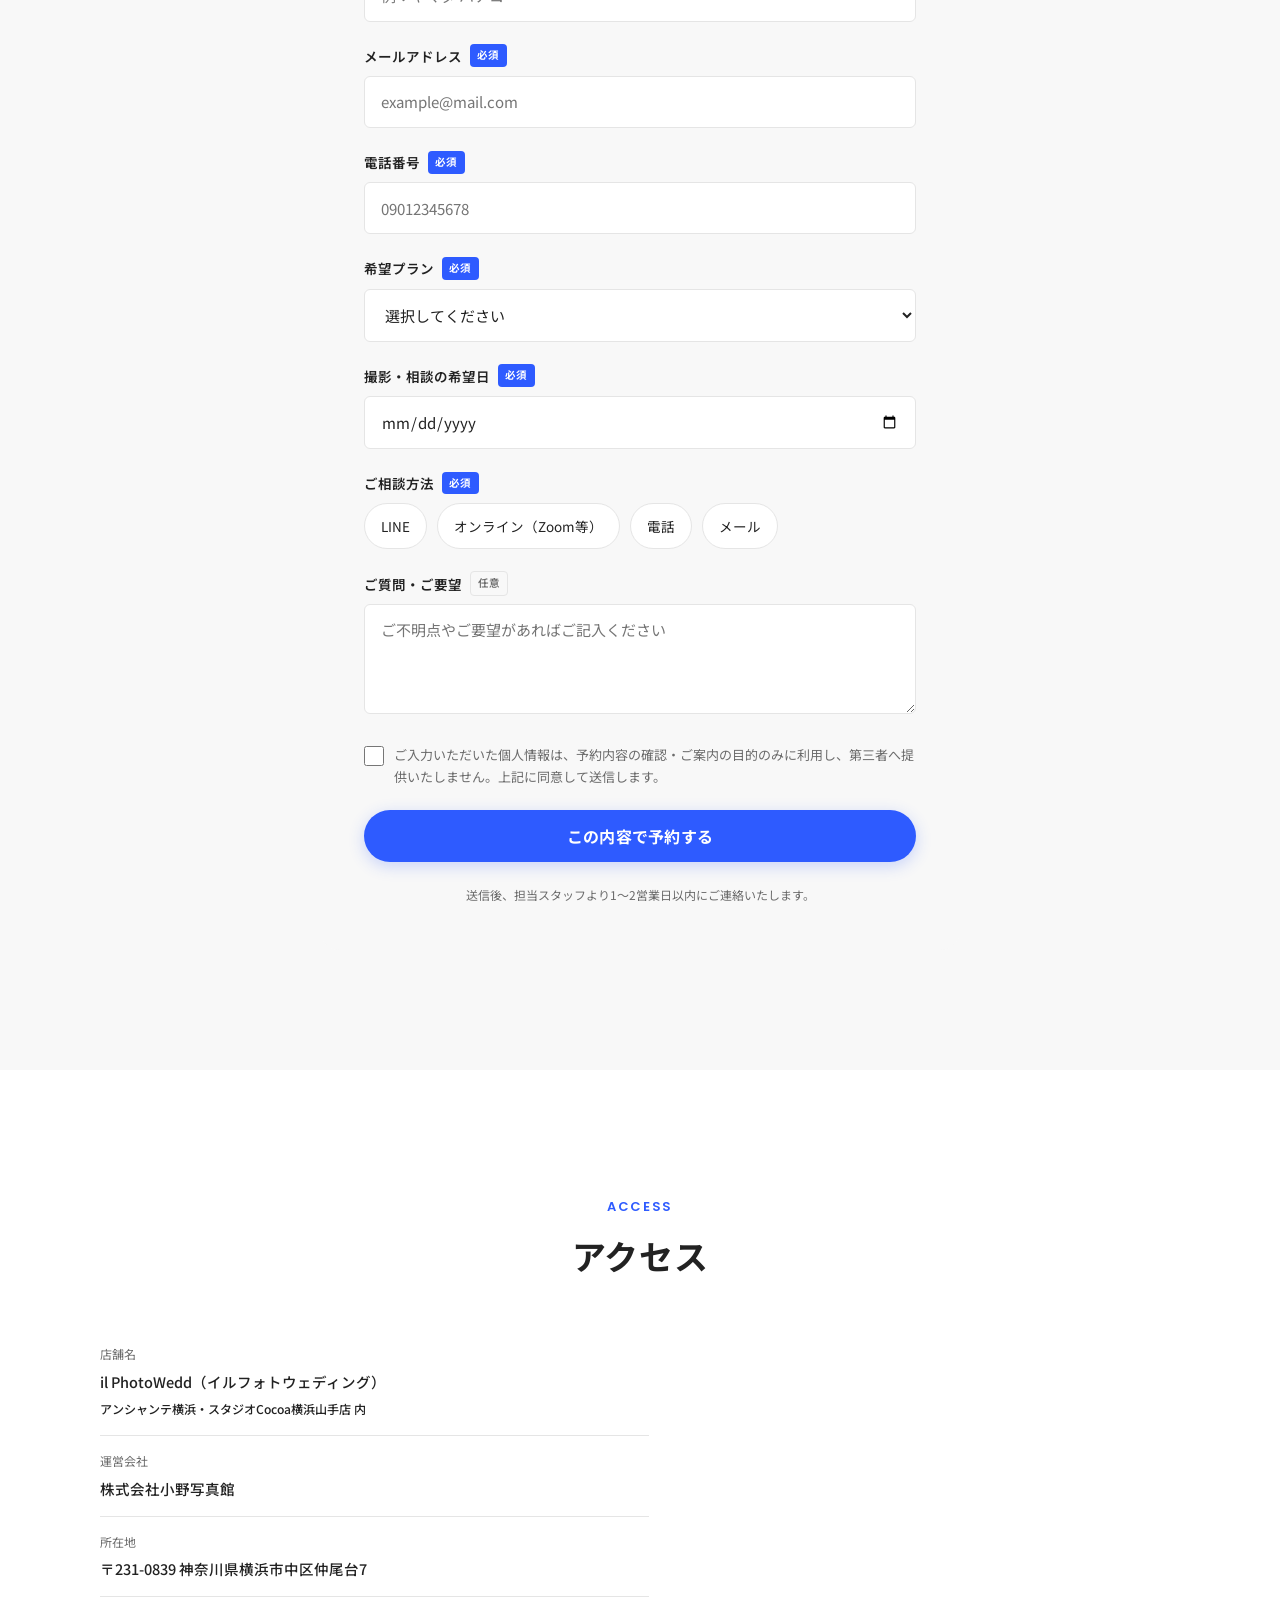
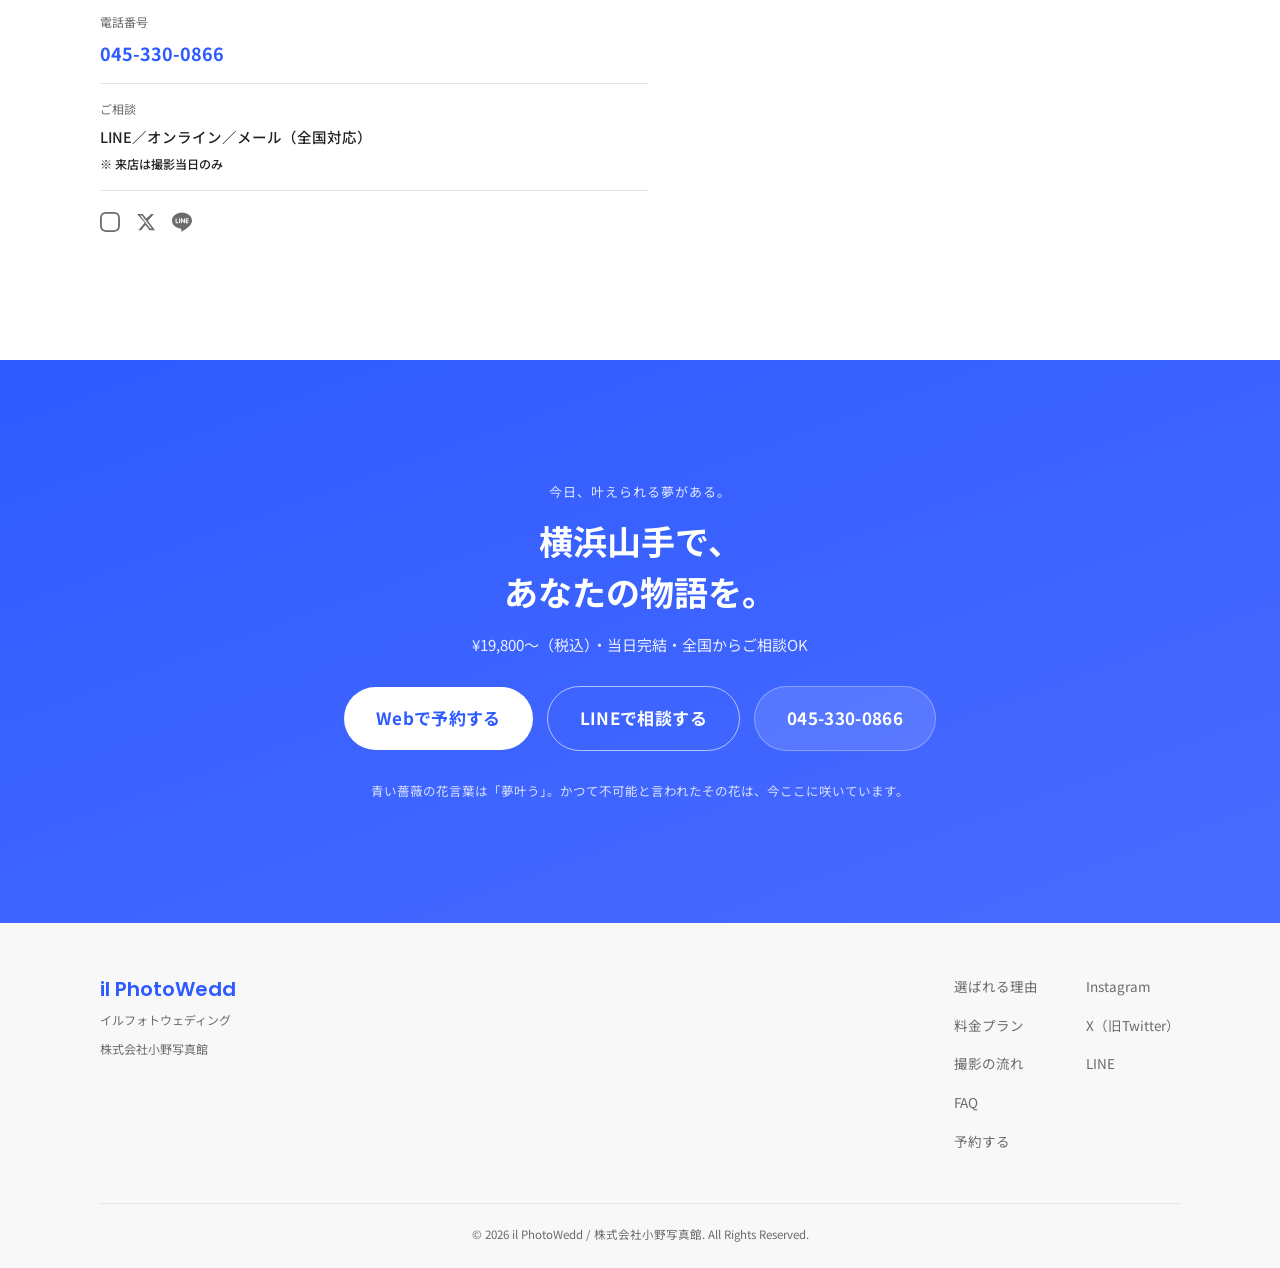
==== commit 290e550c: "ブランドストーリーの創業年数を50周年に修正 Co-Authored-By: Claude Fable 5 <noreply@anthropic.com>" ====
--- a/index.html
+++ b/index.html
@@ -175,7 +175,7 @@
         <p>il PhotoWedd（イルフォトウェディング）——<br class="u-en">略して<strong>「浸透するヤバいフォトウェディング」</strong>。</p>
         <p>私たちは、日本最安で"最幸"の体験をお届けするために生まれた、<strong>一日撮影完結型</strong>のウェディングフォトブランドです。究極のコスパとタイパで、撮影当日のご来館のみで、想像以上の結婚写真と感動をお約束します。</p>
         <p>ロゴの青い薔薇（ブルーローズ）の花言葉は<strong>「夢叶う」</strong>。新しいスタイルと価値観で、一人でも多くの新郎新婦、ふうふ、カップルの憧れと夢を叶えたい。あなたの節目、記念日、人生の一日を、私たちに託してください。</p>
-        <p>運営は創業48周年を迎える株式会社小野写真館グループ。ミッションは「世界に笑顔、幸せ、感動を連鎖させる」。il PhotoWedd 横浜山手店で、皆様と出会える日を心から願っています。</p>
+        <p>運営は創業50周年を迎えた株式会社小野写真館グループ。ミッションは「世界に笑顔、幸せ、感動を連鎖させる」。il PhotoWedd 横浜山手店で、皆様と出会える日を心から願っています。</p>
       </div>
     </div>
   </section>
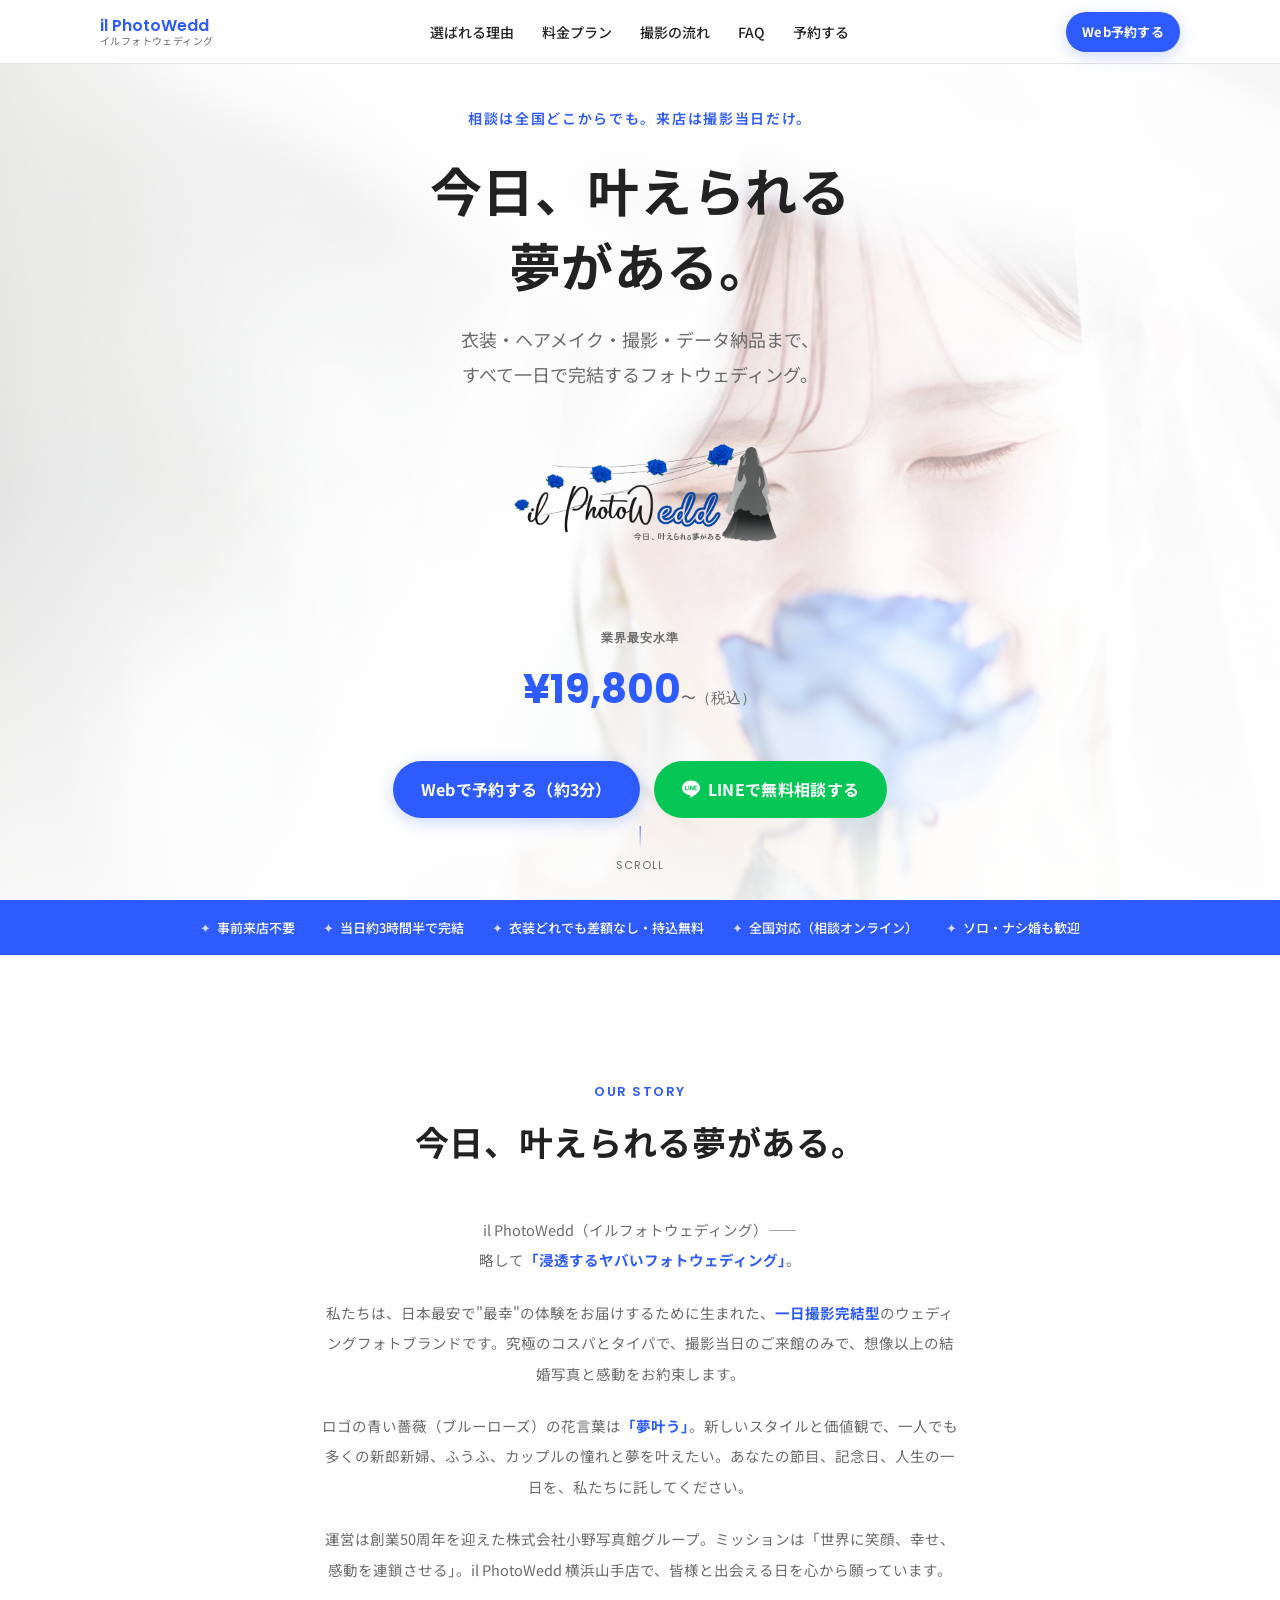
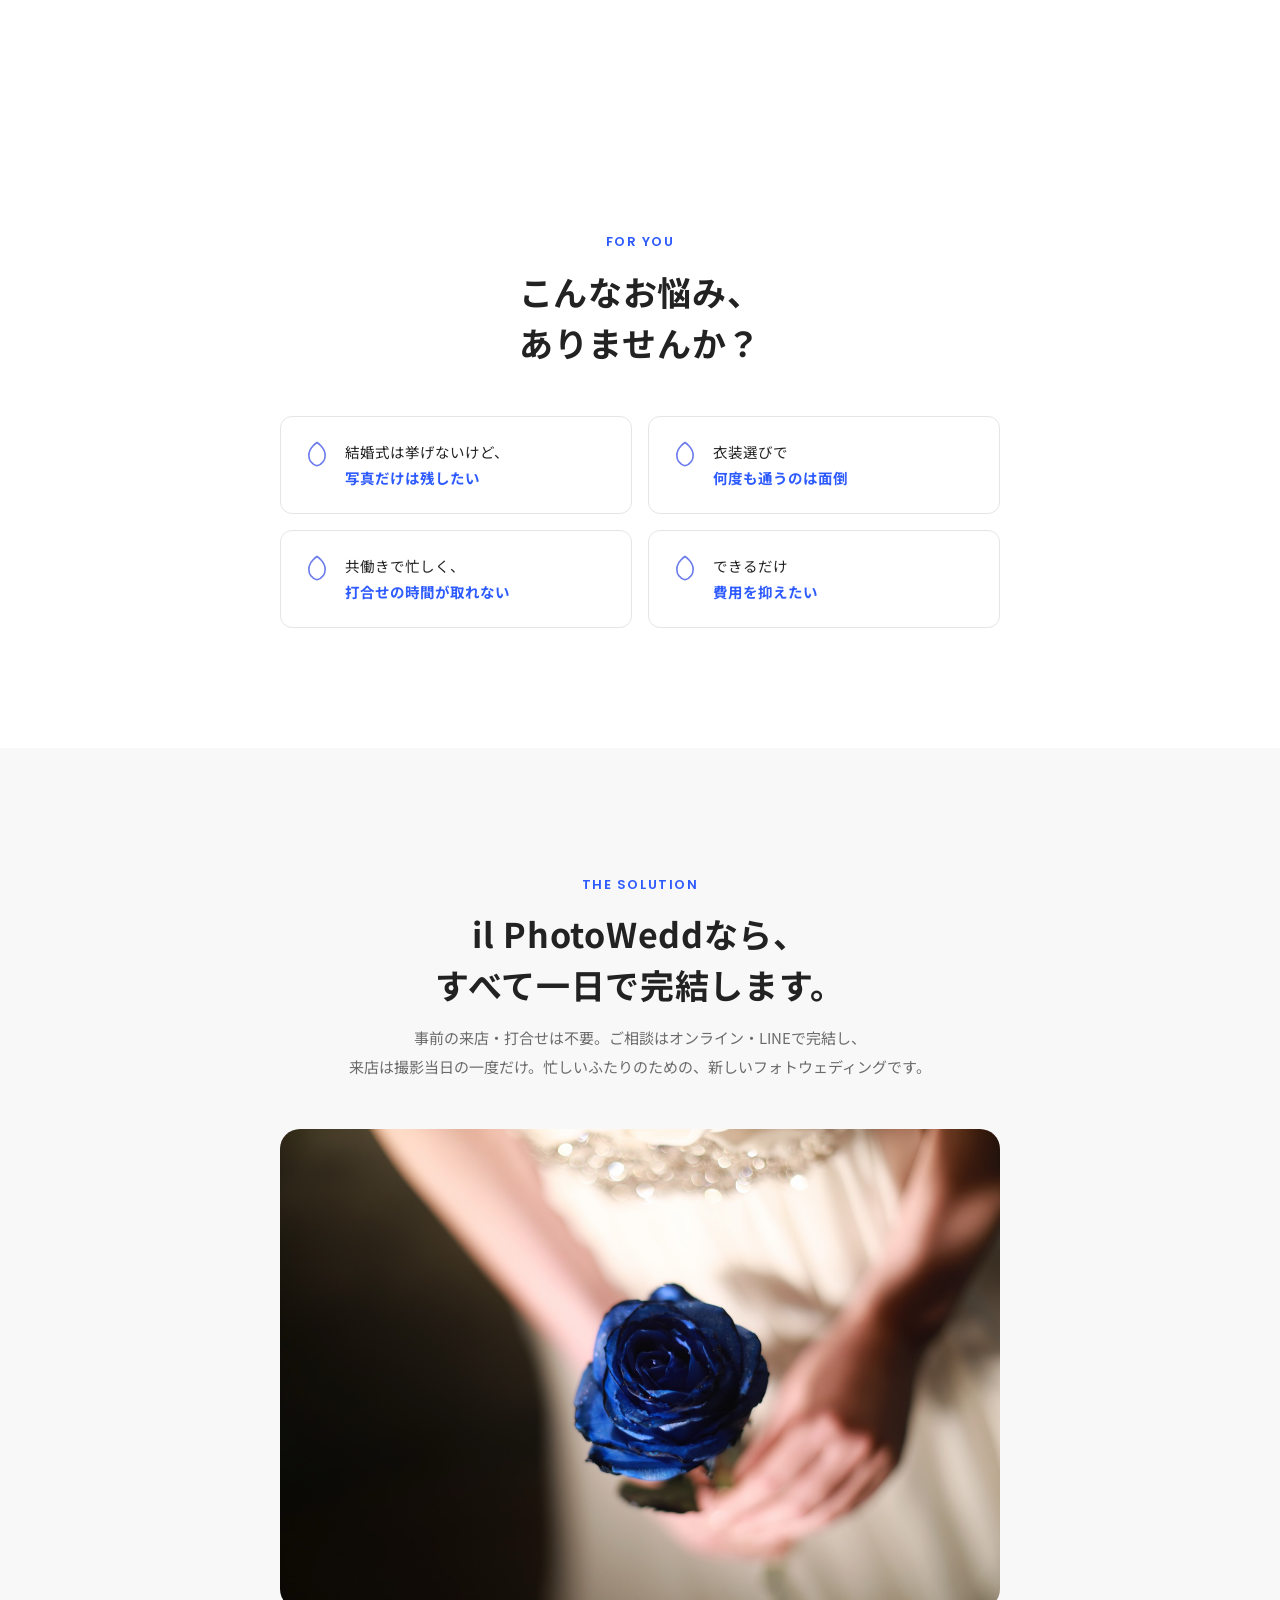
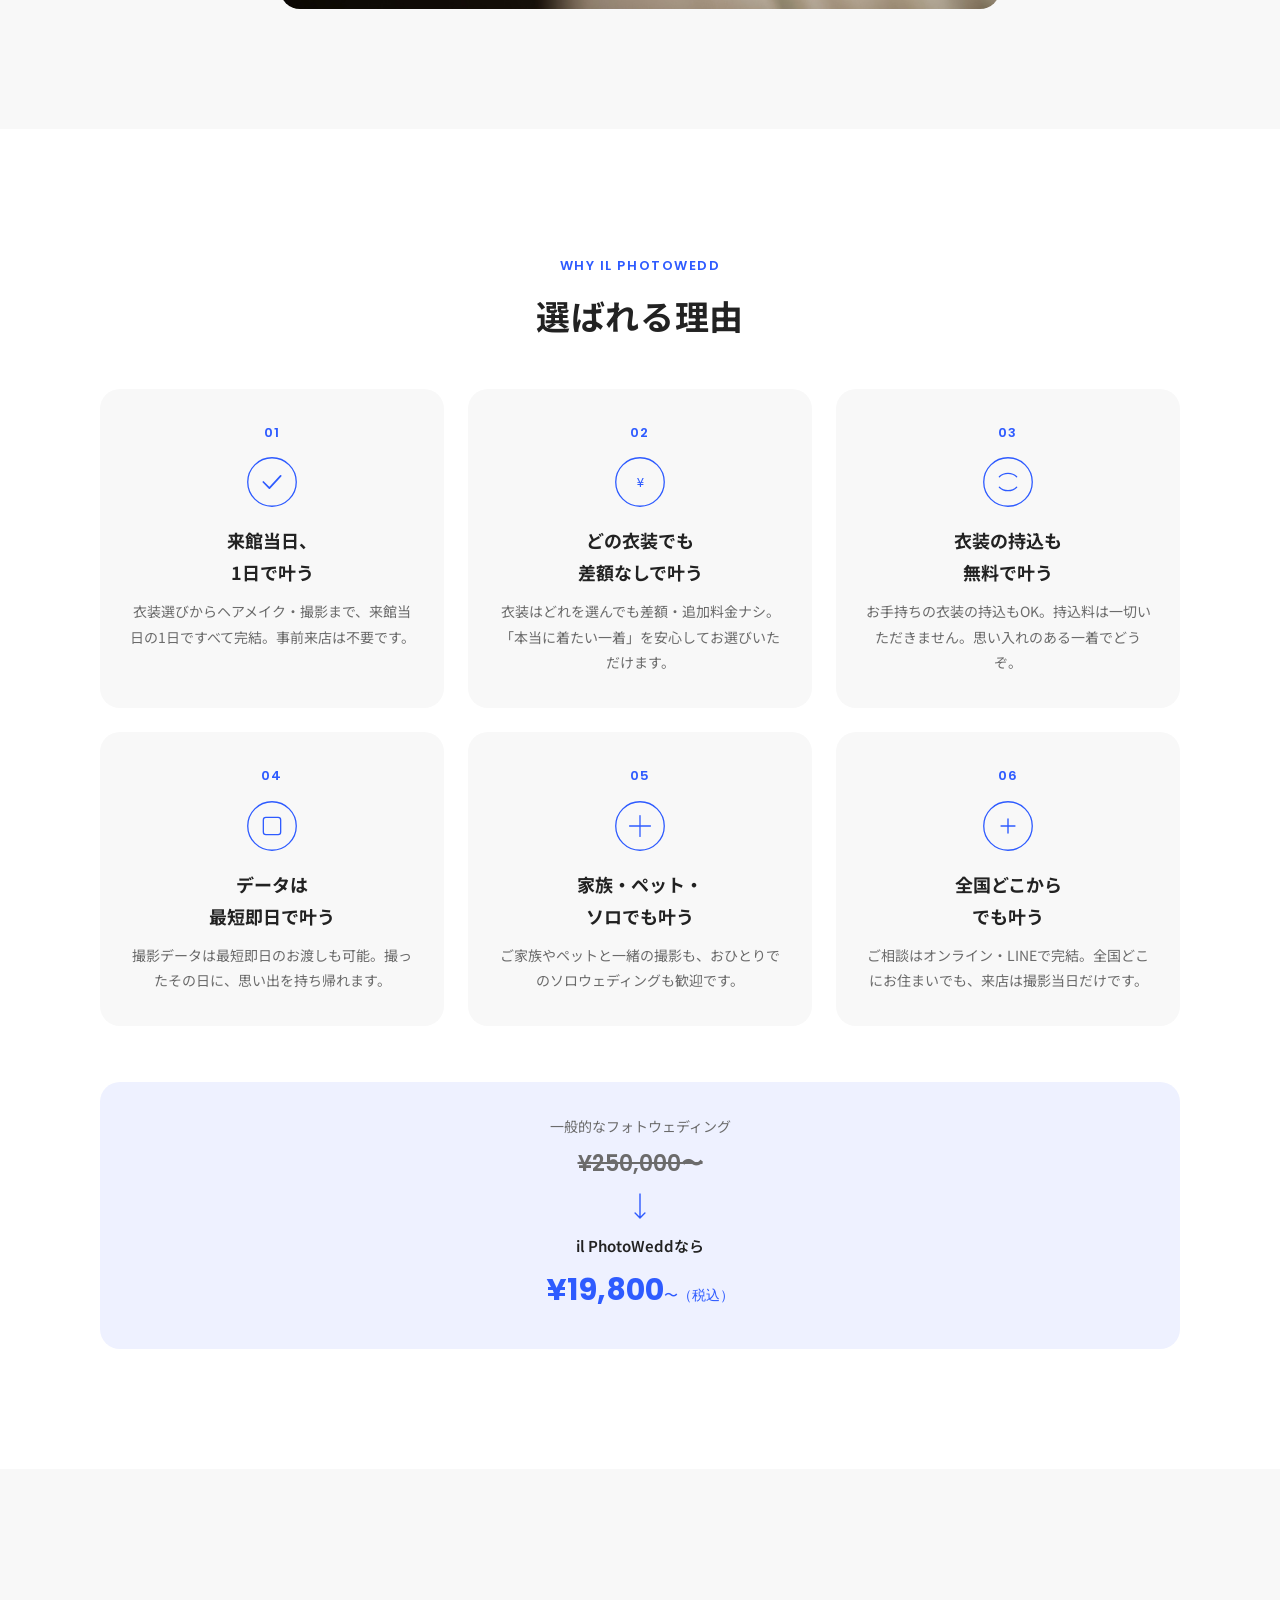
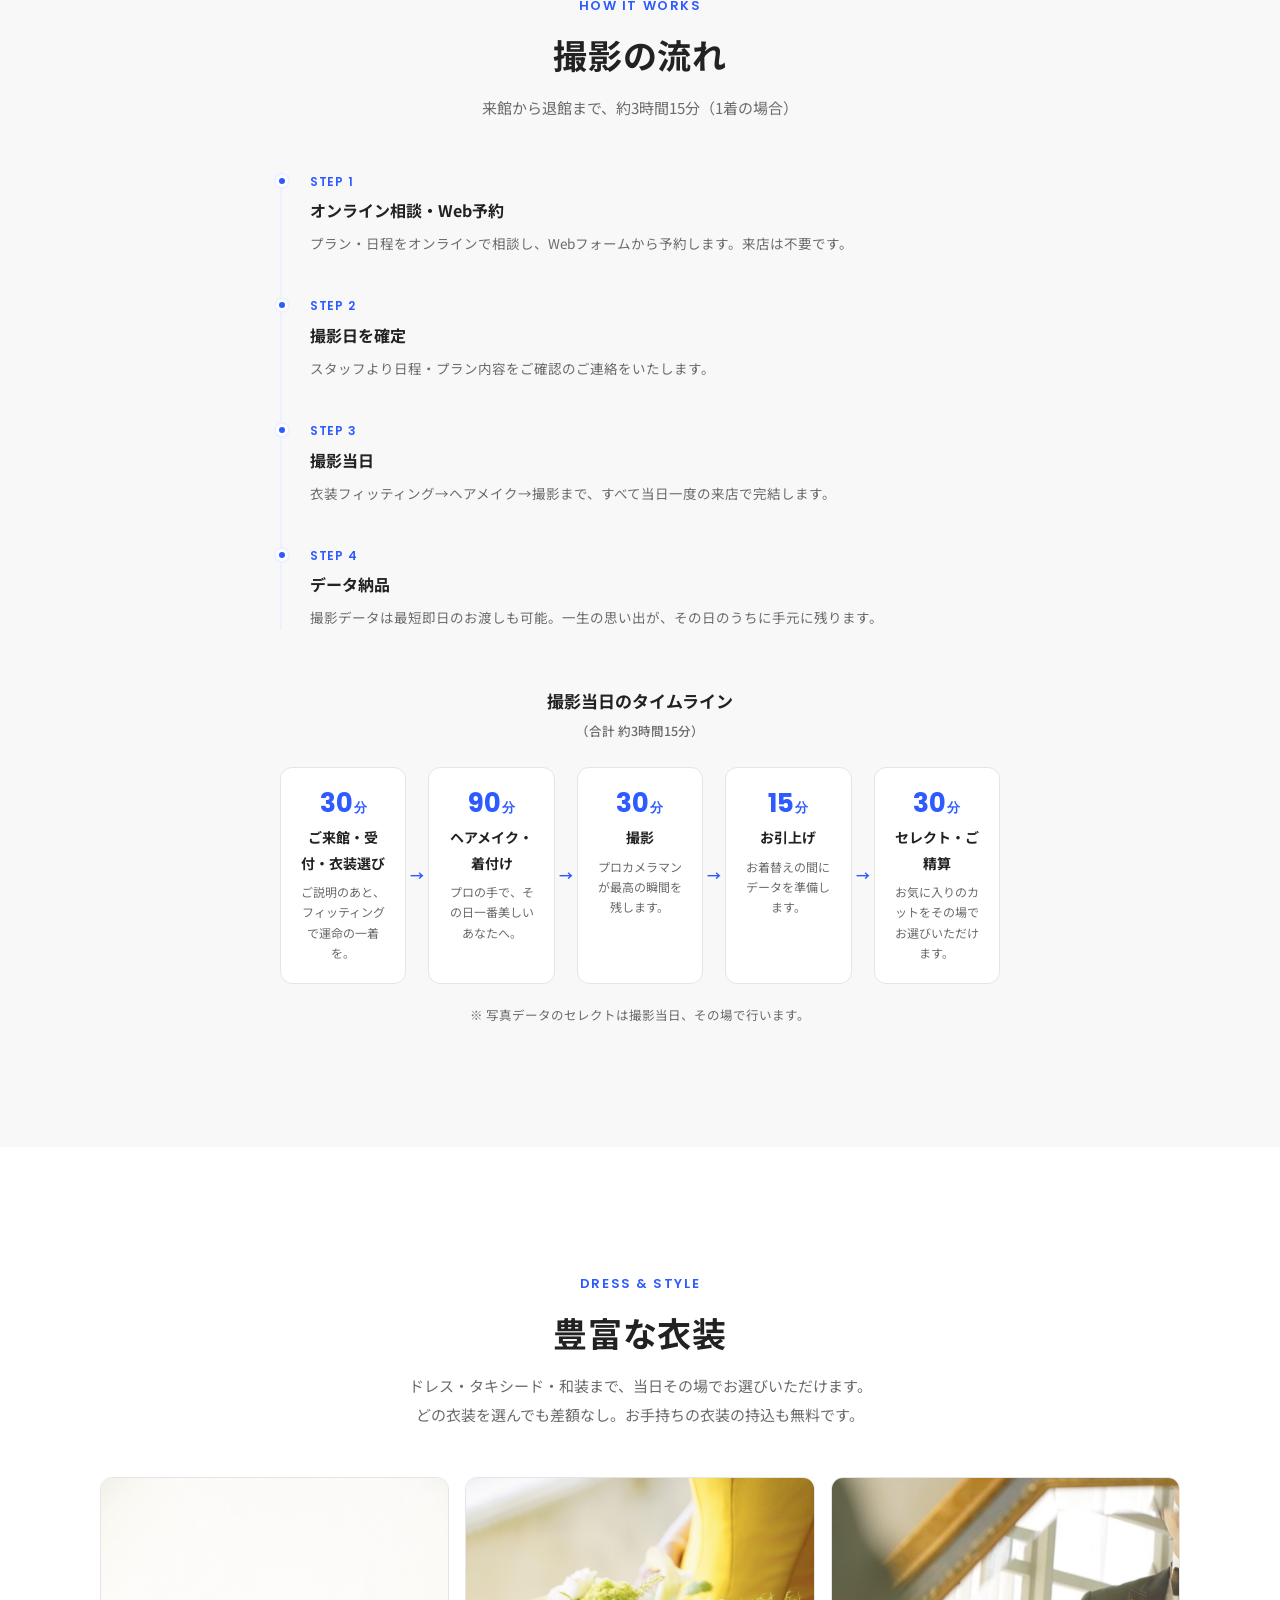
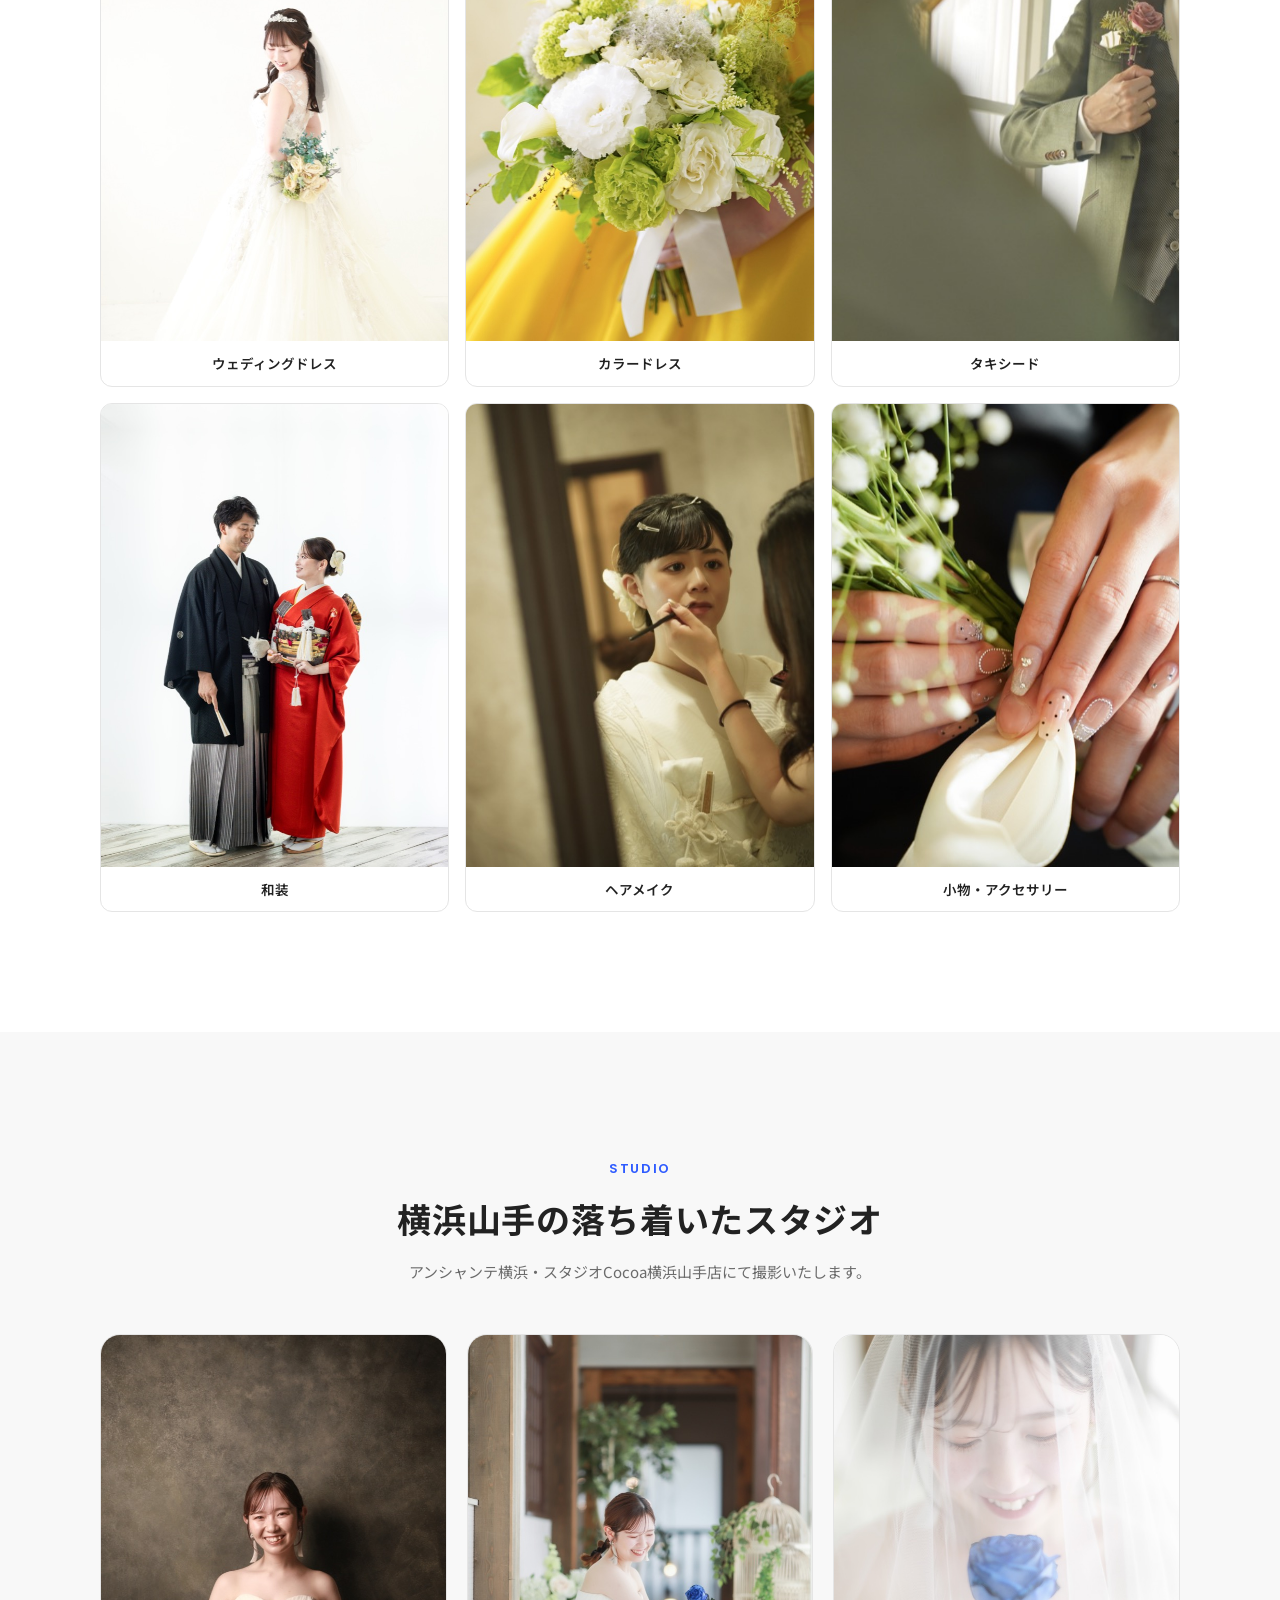
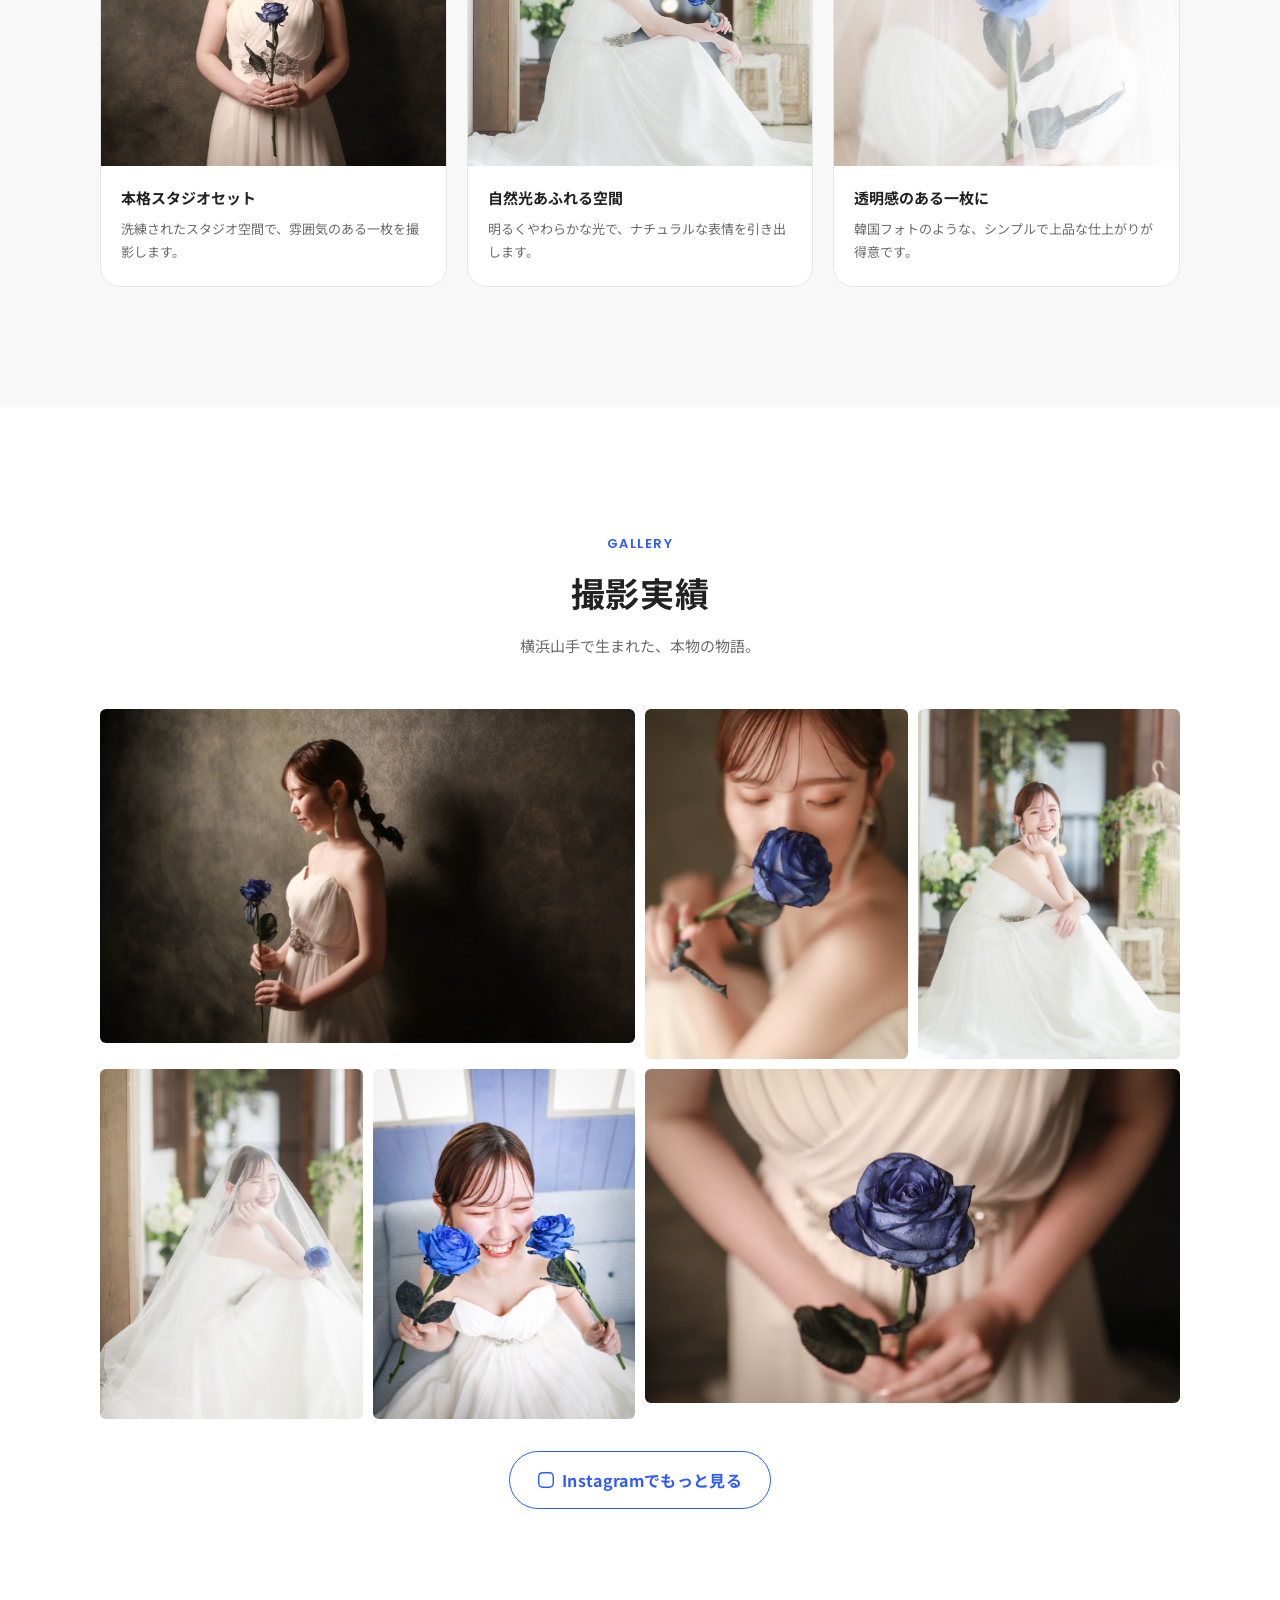
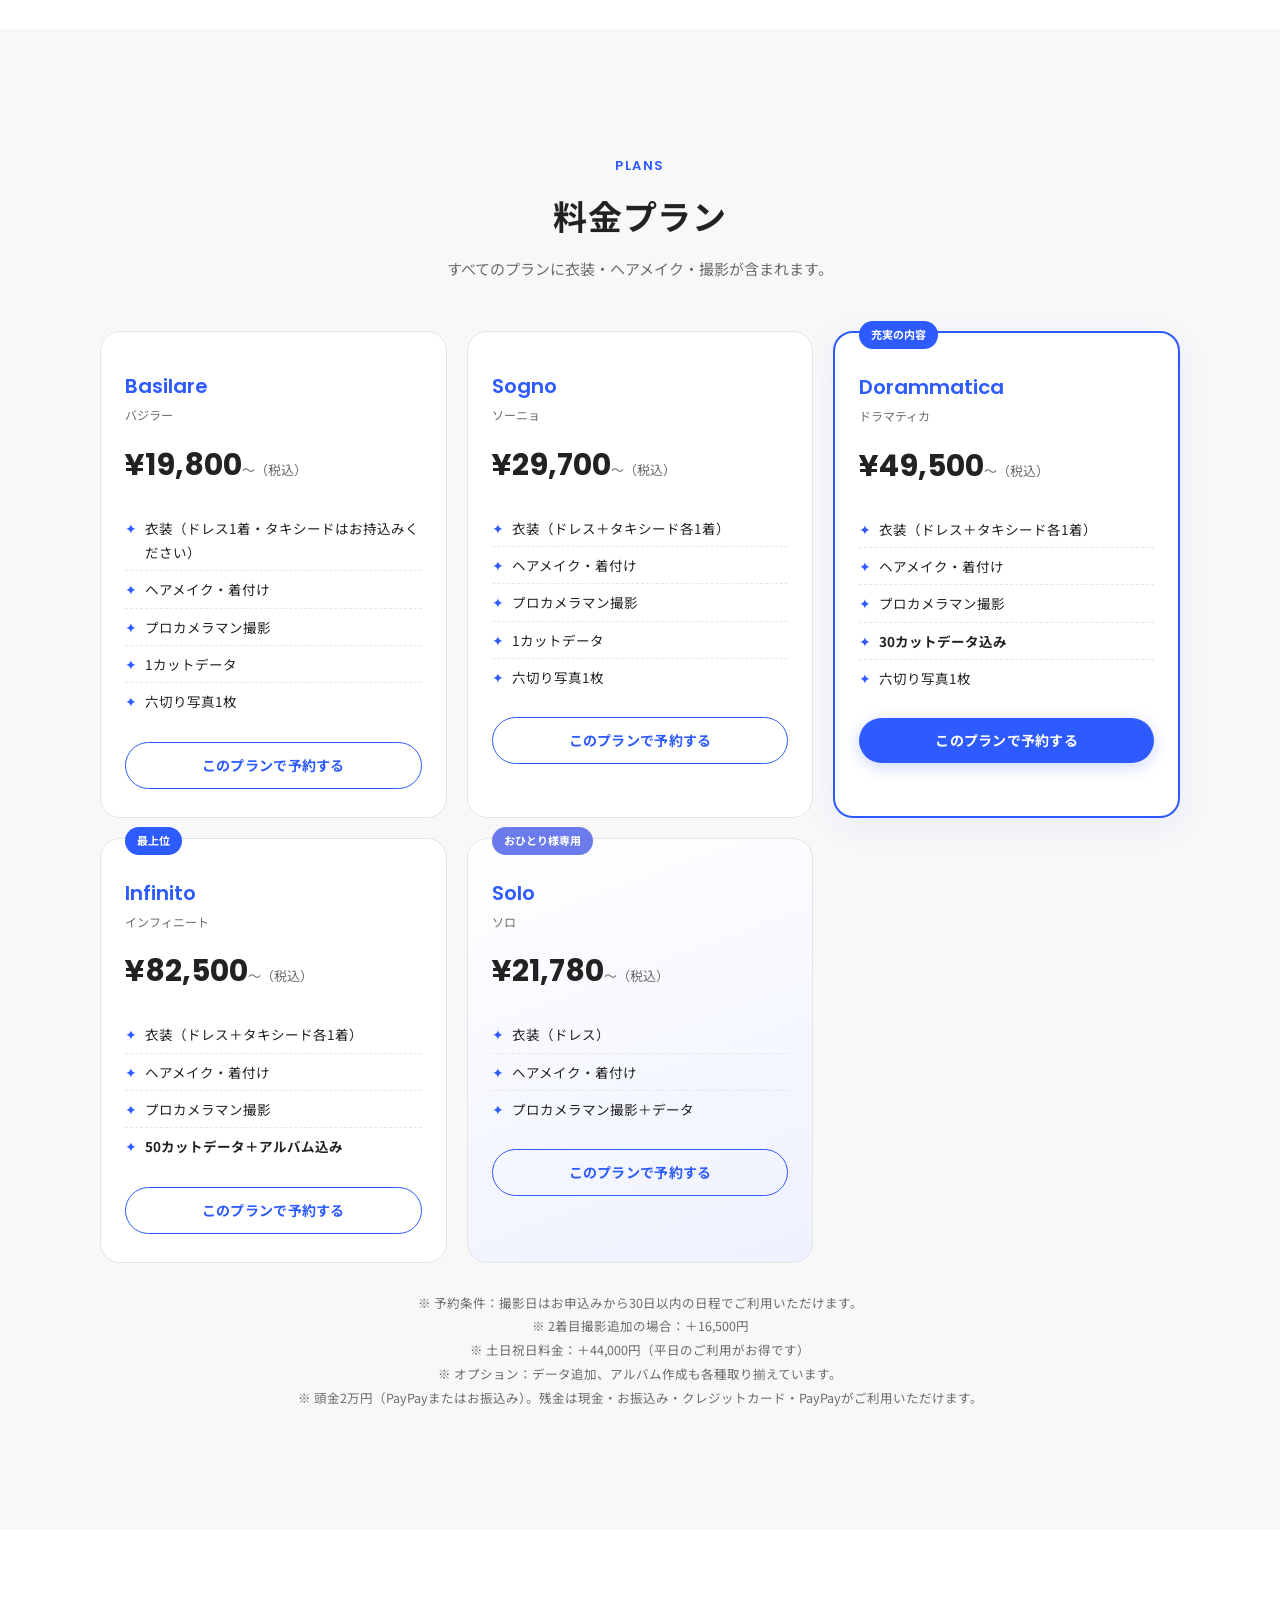
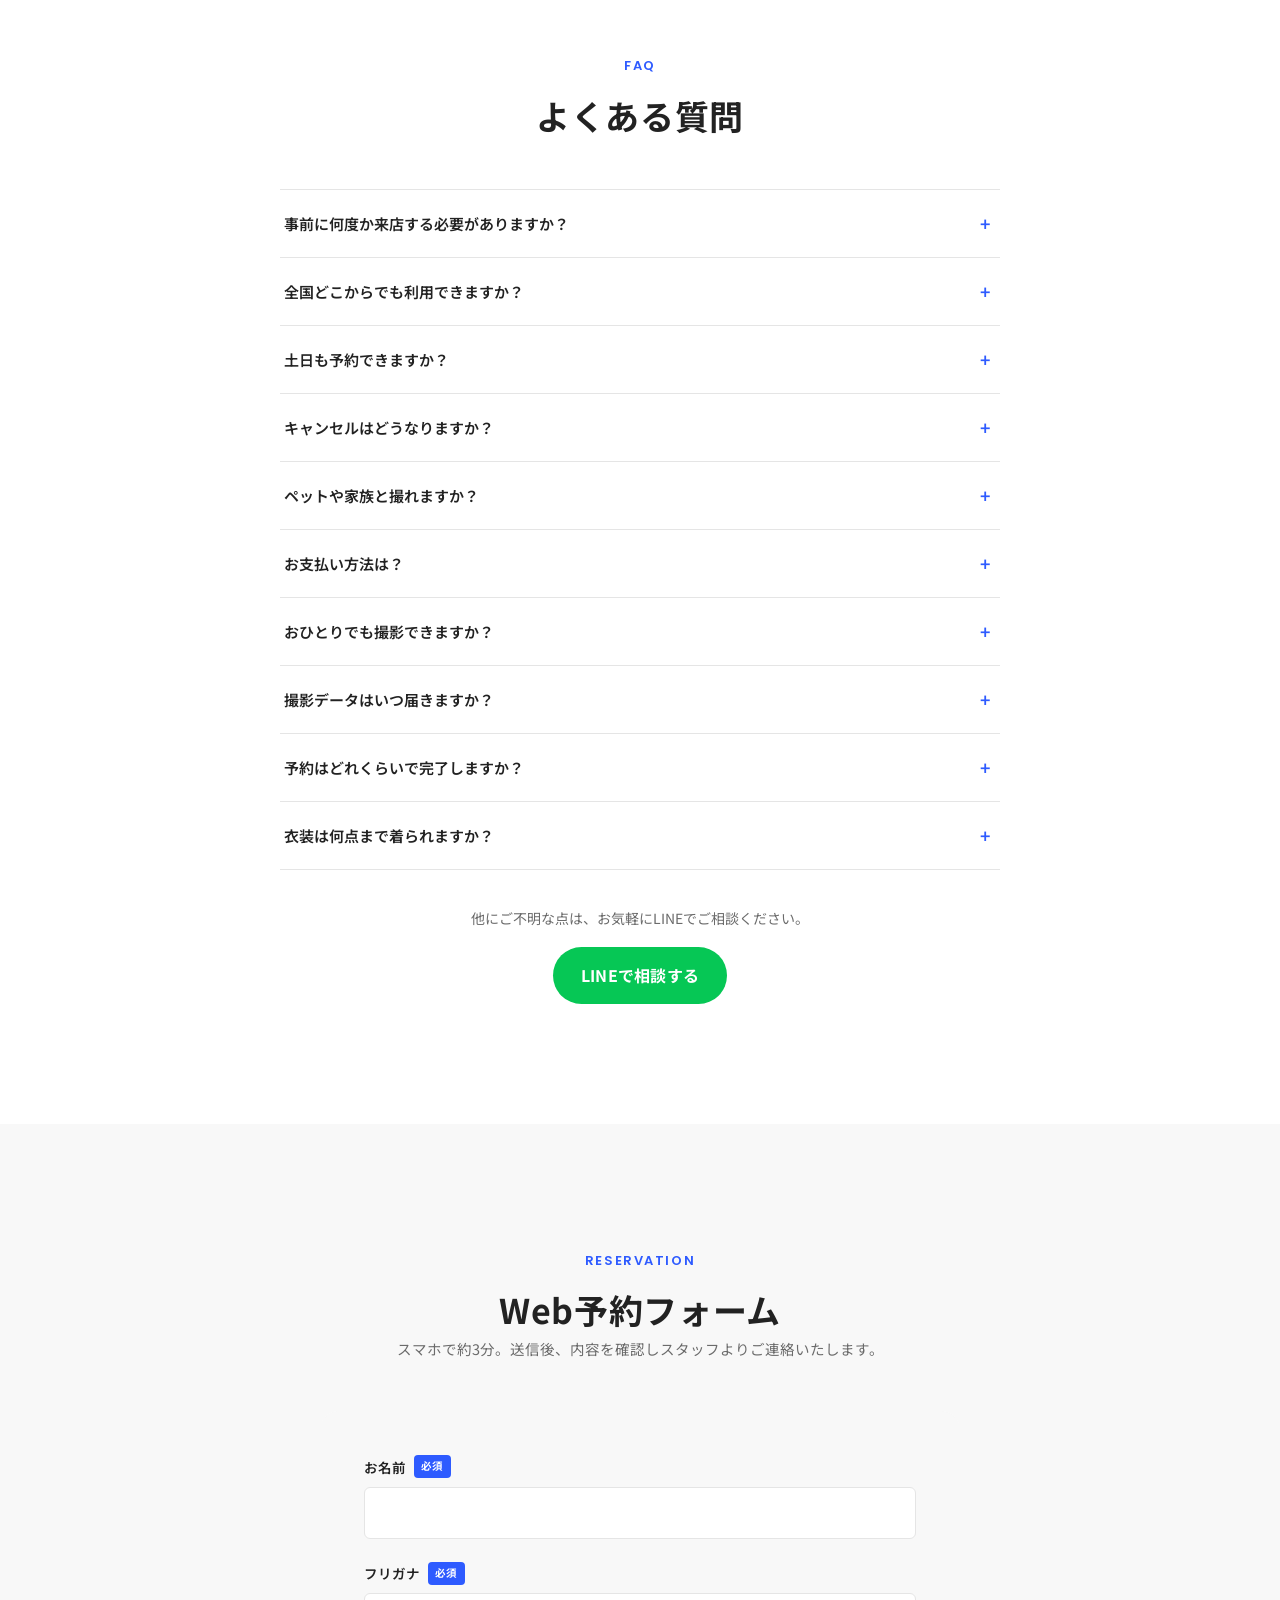
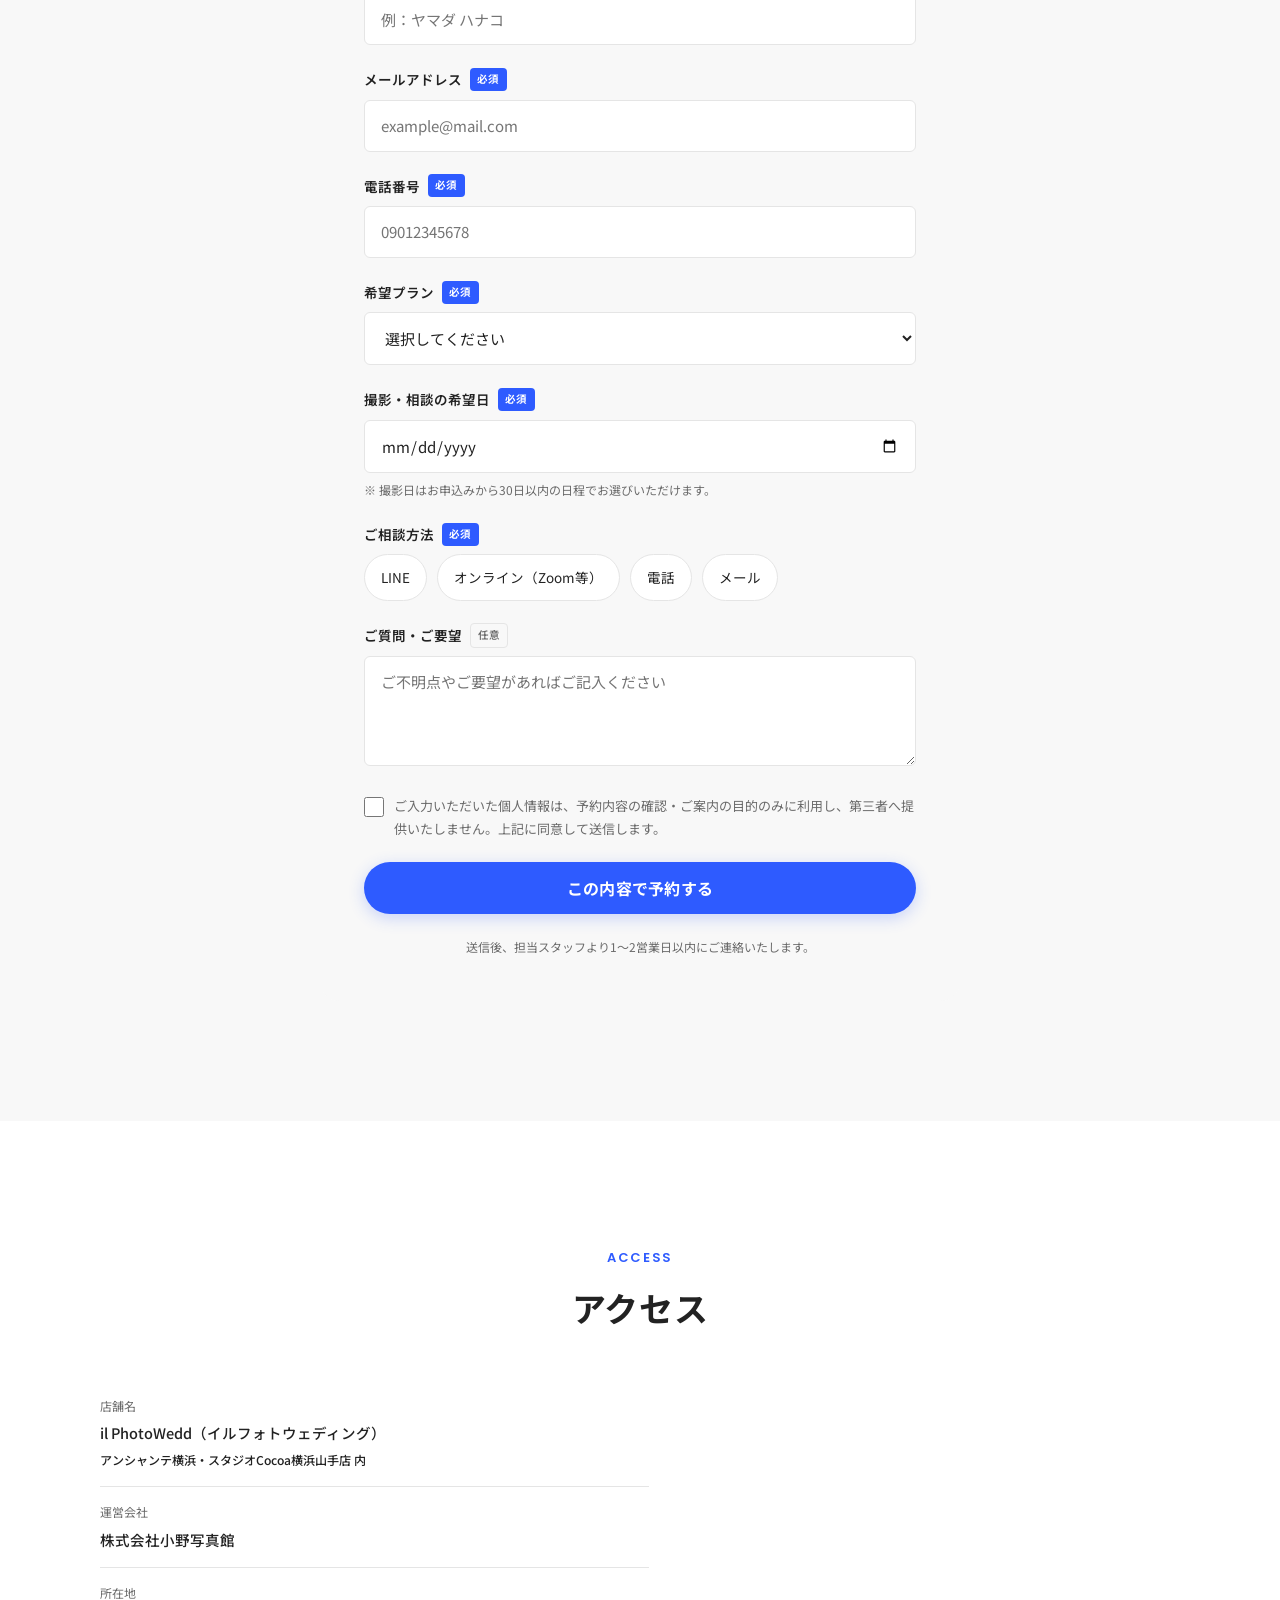
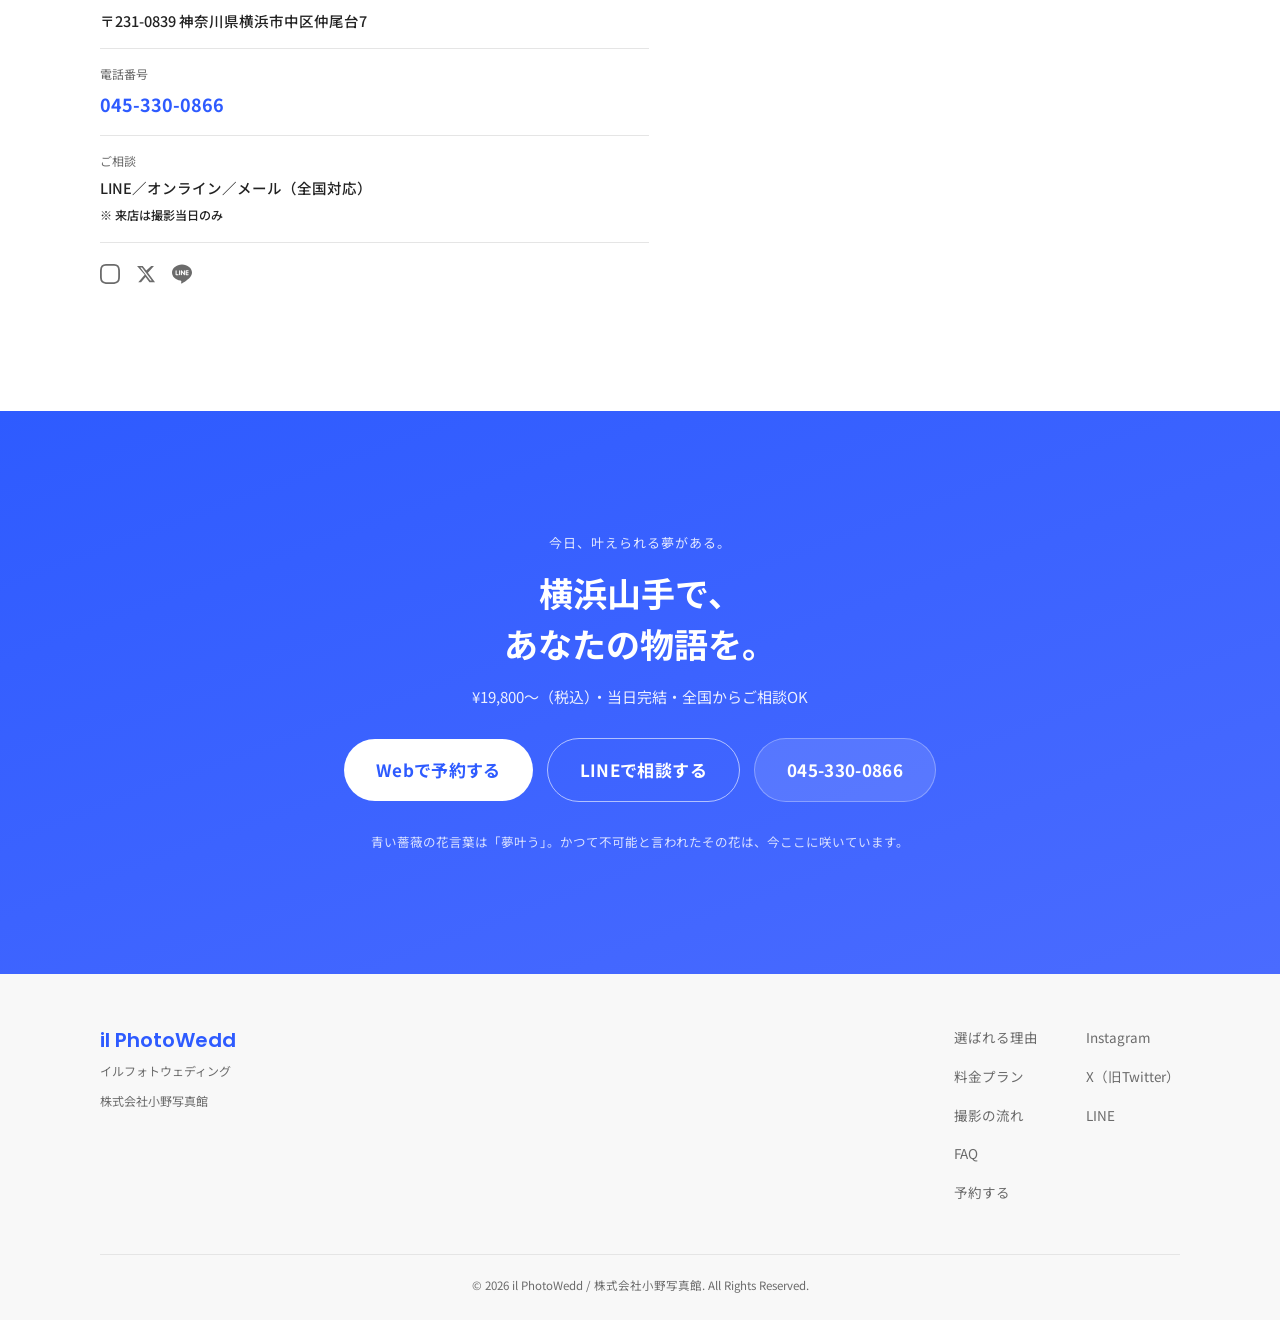
==== commit 57e4148e: "予約条件を追加（撮影日は申込から30日以内）— プラン注記・フォーム注記・日付選択制限 Co-Authored-By: Claude Fable 5 <noreply@anthropic.com>" ====
--- a/index.html
+++ b/index.html
@@ -531,7 +531,7 @@
           <a href="#reserve" class="c-btn c-btn--outline c-btn--block c-btn--sm" data-gtag="cta_click:plan-solo">このプランで予約する</a>
         </div>
       </div>
-      <p class="c-plans__note js-fade">※ 2着目撮影追加の場合：＋16,500円<br>※ 土日祝日料金：＋44,000円（平日のご利用がお得です）<br>※ オプション：データ追加、アルバム作成も各種取り揃えています。<br>※ 頭金2万円（PayPayまたはお振込み）。残金は現金・お振込み・クレジットカード・PayPayがご利用いただけます。</p>
+      <p class="c-plans__note js-fade">※ 予約条件：撮影日はお申込みから30日以内の日程でご利用いただけます。<br>※ 2着目撮影追加の場合：＋16,500円<br>※ 土日祝日料金：＋44,000円（平日のご利用がお得です）<br>※ オプション：データ追加、アルバム作成も各種取り揃えています。<br>※ 頭金2万円（PayPayまたはお振込み）。残金は現金・お振込み・クレジットカード・PayPayがご利用いただけます。</p>
     </div>
   </section>
 
@@ -643,7 +643,8 @@
 
         <div class="c-form__row">
           <label class="c-form__label" for="f-date">撮影・相談の希望日<span class="c-form__required">必須</span></label>
-          <input class="c-form__input" type="date" id="f-date" name="date" required aria-describedby="err-date">
+          <input class="c-form__input" type="date" id="f-date" name="date" required aria-describedby="err-date f-date-hint">
+          <p class="c-form__hint" id="f-date-hint">※ 撮影日はお申込みから30日以内の日程でお選びいただけます。</p>
           <p class="c-form__error" id="err-date">希望日を選択してください。</p>
         </div>
 
--- a/css/style.css
+++ b/css/style.css
@@ -920,6 +920,12 @@
 .c-form__textarea.is-error {
   border-color: #E0433B;
 }
+.c-form__hint {
+  margin-top: 6px;
+  font-size: 12px;
+  color: var(--color-text-sub);
+}
+
 .c-form__error {
   display: none;
   margin-top: 6px;
